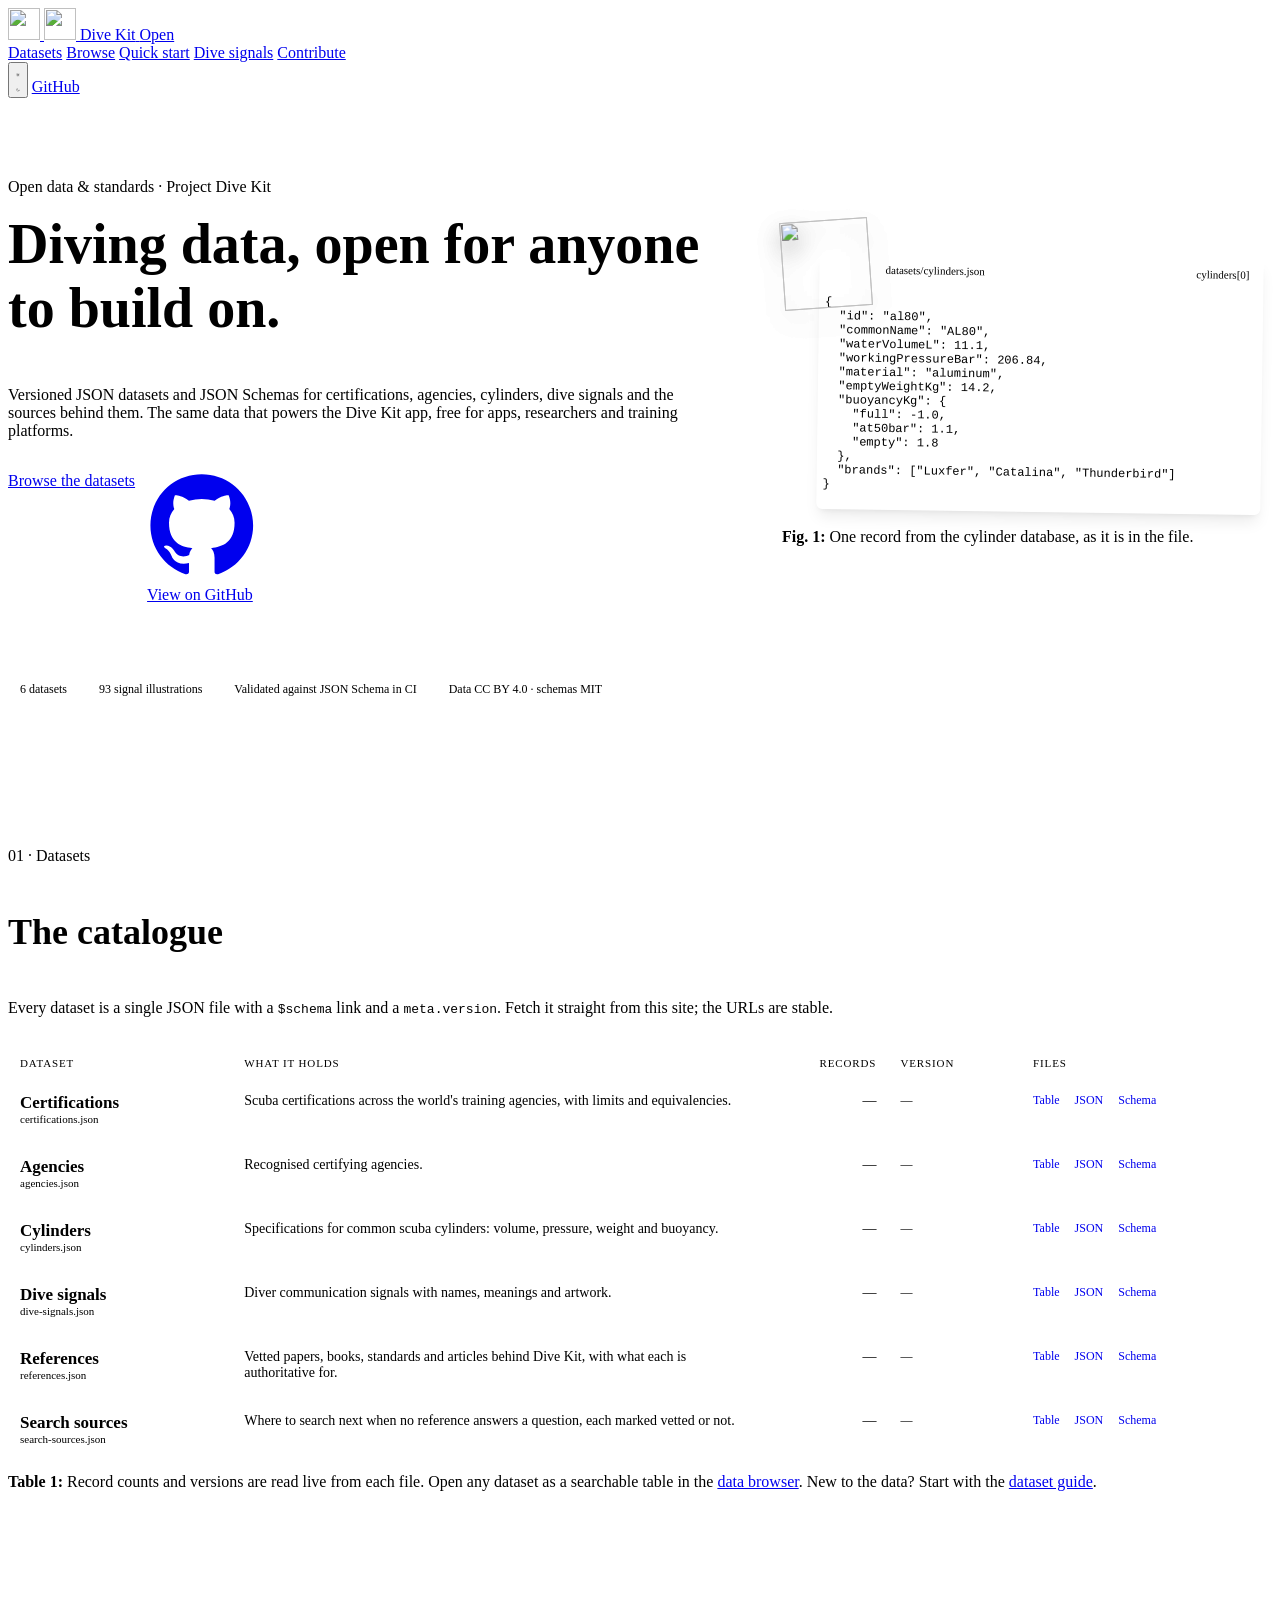
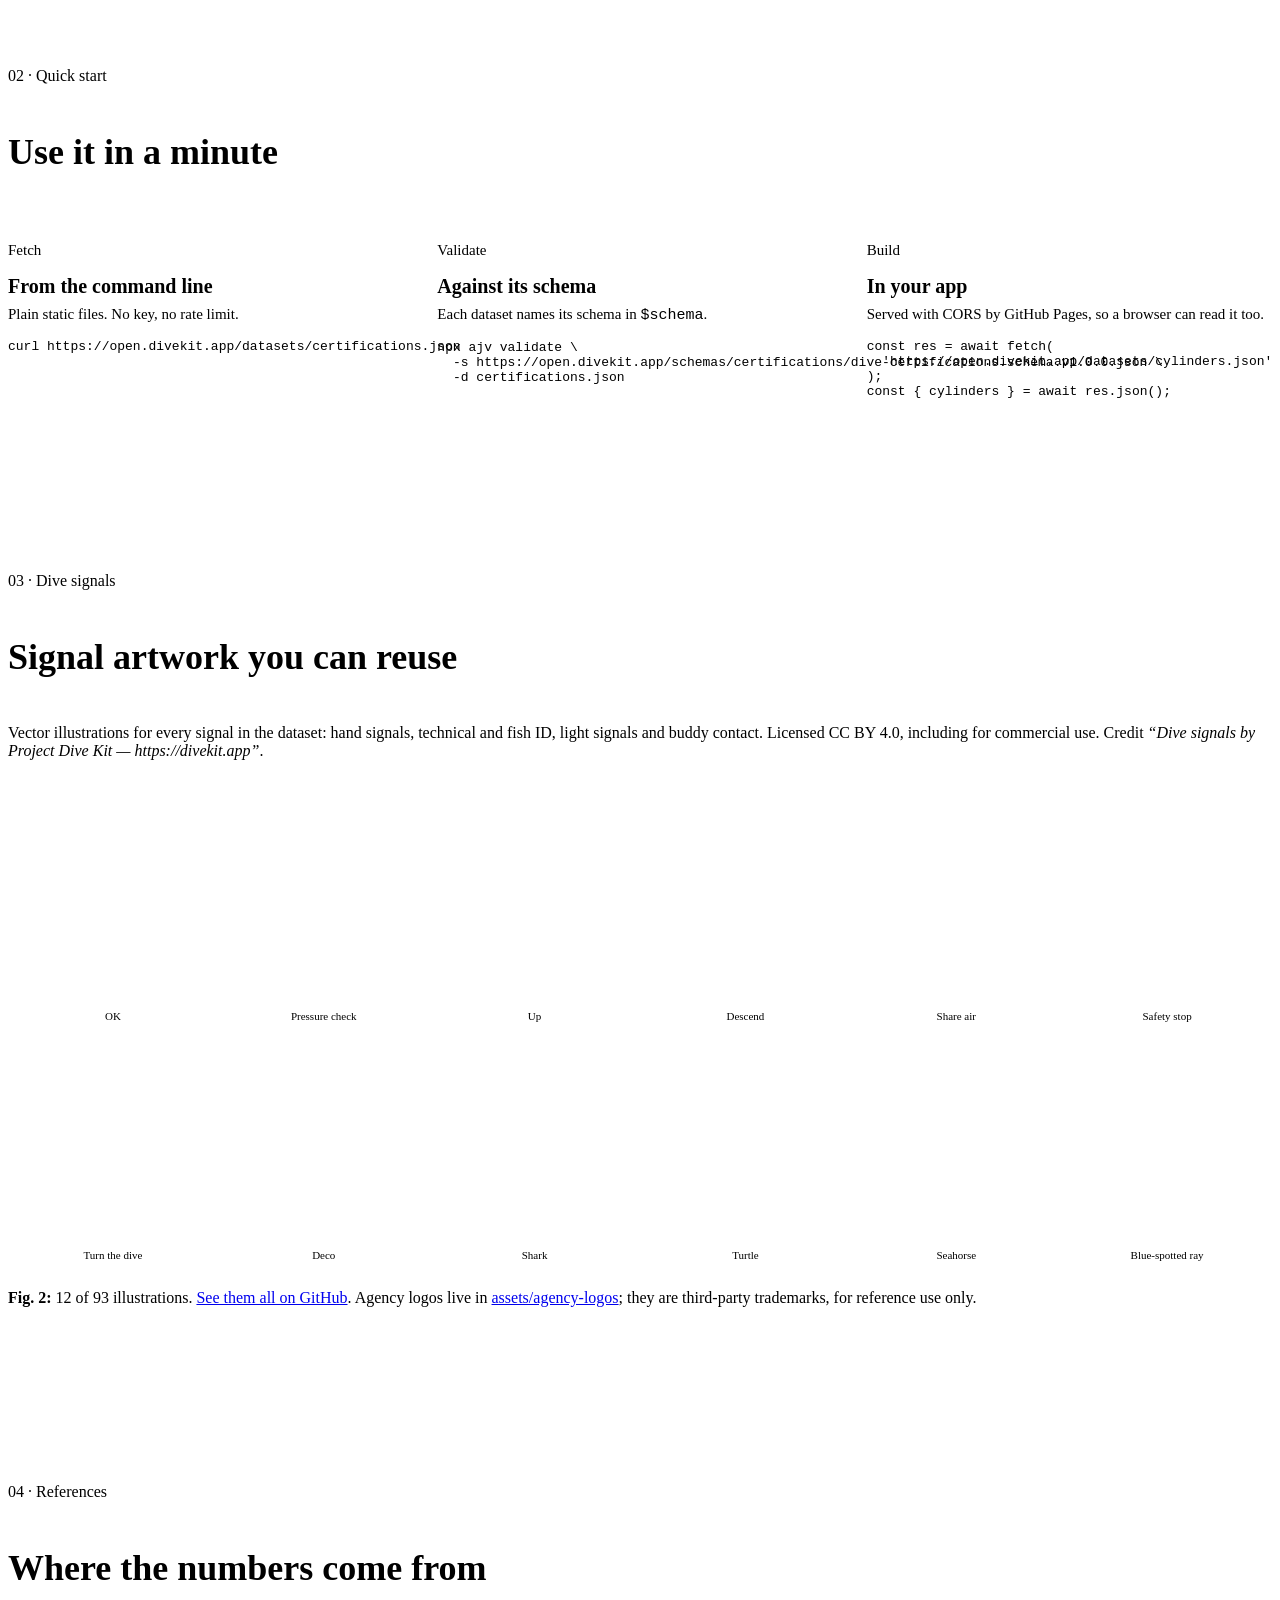
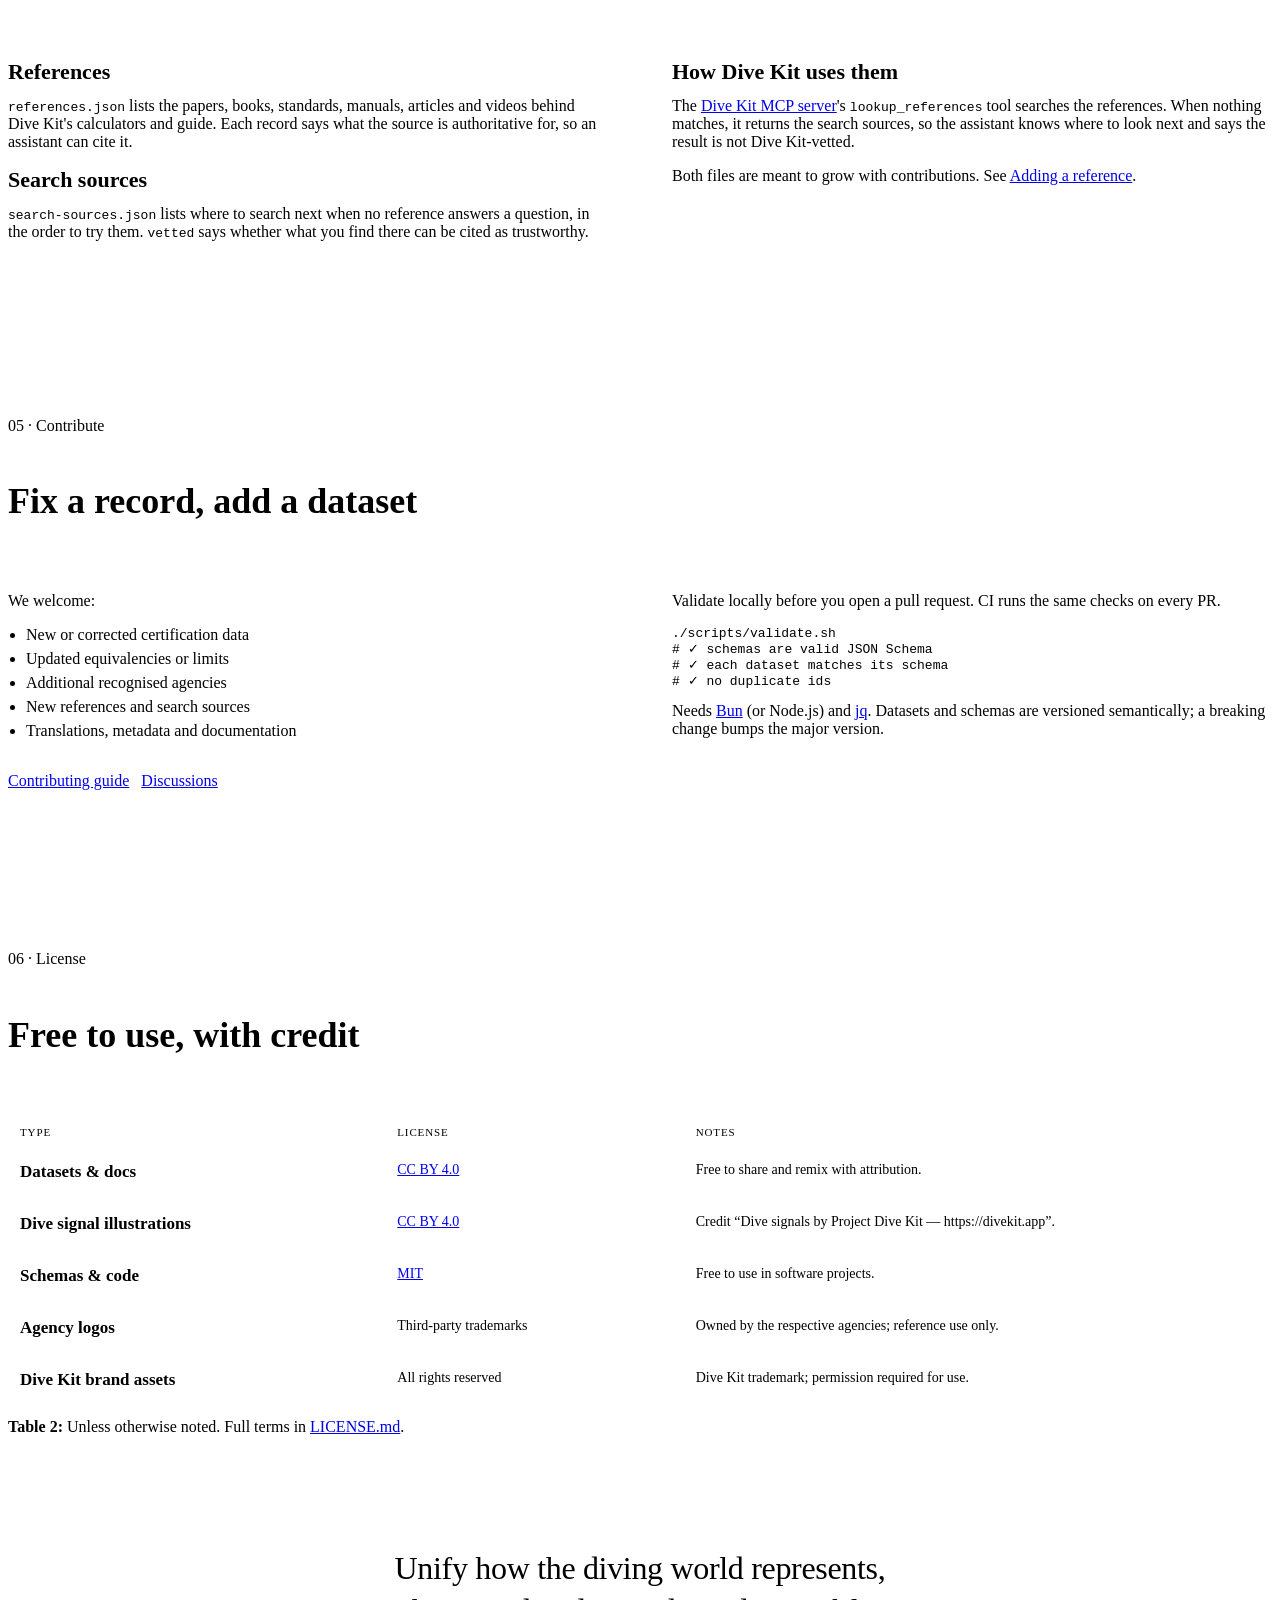
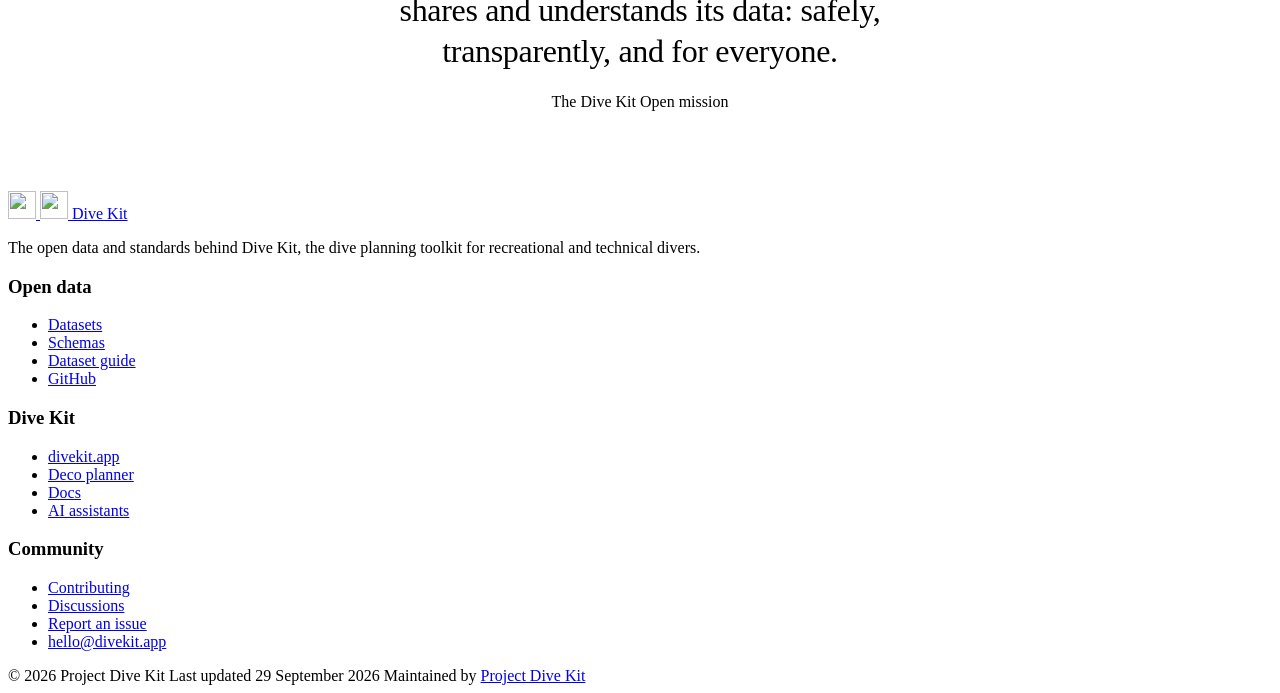
==== index.html @ a99c088c "chore: point remaining lazuli-global links at the majani-plus GitHub org The GitHub org was renamed " ====
<!doctype html>
<html lang="en">
  <head>
    <meta charset="UTF-8" />
    <meta name="viewport" content="width=device-width, initial-scale=1.0" />
    <title>Dive Kit Open: open diving data and schemas</title>
    <meta
      name="description"
      content="Open, versioned JSON datasets and JSON Schemas for the diving community: certifications, agencies, cylinders, dive signals, references and search sources." />
    <meta name="theme-color" content="#fbfaf7" />
    <link rel="canonical" href="https://open.divekit.app/" />

    <link rel="icon" type="image/png" href="/assets/divekit/favicon.png" media="(prefers-color-scheme: light)" />
    <link rel="icon" type="image/png" href="/assets/divekit/favicon-dark.png" media="(prefers-color-scheme: dark)" />
    <link rel="apple-touch-icon" href="/assets/divekit/apple-touch-icon.png" />

    <meta property="og:title" content="Dive Kit Open: open diving data and schemas" />
    <meta property="og:description" content="Open data, schemas and public standards for the diving community." />
    <meta property="og:image" content="https://open.divekit.app/assets/divekit/logo-squircle-light.png" />
    <meta property="og:url" content="https://open.divekit.app/" />
    <meta property="og:type" content="website" />

    <!-- Apply the theme before first paint (site.js keeps it in sync afterwards) -->
    <script>
      (function () {
        var t = new URLSearchParams(location.search).get('theme');
        if (t === 'dark' || (t !== 'light' && matchMedia('(prefers-color-scheme: dark)').matches))
          document.documentElement.classList.add('dark');
      })();
    </script>
    <link rel="preload" href="/assets/fonts/InterVariable-latin.woff2" as="font" type="font/woff2" crossorigin />
    <link rel="preload" href="/assets/fonts/SourceSerif4Variable-latin.woff2" as="font" type="font/woff2" crossorigin />
    <link rel="stylesheet" href="/assets/site.css" />
    <style>
      section {
        padding: 3.5rem 0;
      }
      @media (min-width: 640px) {
        section {
          padding: 5rem 0;
        }
      }
      section + section {
        border-top: 1px solid var(--rule);
      }
      .section-head {
        display: grid;
        gap: 1rem;
        margin-bottom: 2.5rem;
      }
      .section-head h2 {
        font-size: 1.875rem;
      }
      @media (min-width: 640px) {
        .section-head h2 {
          font-size: 2.25rem;
        }
      }
      .section-head p {
        margin: 0;
      }

      .masthead-grid > *,
      .steps > *,
      .split > * {
        min-width: 0;
      }

      /* Masthead */
      .masthead {
        padding: 2.5rem 0 3rem;
      }
      @media (min-width: 640px) {
        .masthead {
          padding: 4rem 0 4rem;
        }
      }
      .masthead-grid {
        display: grid;
        gap: 3rem;
        align-items: center;
      }
      @media (min-width: 1024px) {
        .masthead-grid {
          grid-template-columns: 7fr 5fr;
          gap: 4rem;
        }
      }
      .masthead h1 {
        margin-top: 1rem;
        font-size: 2.5rem;
      }
      @media (min-width: 640px) {
        .masthead h1 {
          font-size: 3.25rem;
        }
      }
      @media (min-width: 1024px) {
        .masthead h1 {
          font-size: 3.5rem;
        }
      }
      .masthead .lead {
        margin: 1.5rem 0 0;
      }
      .actions {
        display: flex;
        flex-wrap: wrap;
        gap: 0.75rem;
        margin-top: 2rem;
      }

      .fig {
        margin: 0;
        max-width: 30rem;
        justify-self: center;
        width: 100%;
      }
      .fig-stage {
        position: relative;
        padding: 2.25rem 0 0 2.25rem;
      }
      .plate {
        border: 1px solid var(--rule);
        background: var(--paper-raised);
        border-radius: 6px;
        padding: 0.375rem;
        box-shadow: 0 10px 15px -3px rgb(0 0 0 / 0.08), 0 4px 6px -4px rgb(0 0 0 / 0.08);
        transform: rotate(0.8deg);
      }
      .plate pre {
        border: 0;
        background: var(--paper-tint);
        border-radius: 3px;
        font-size: 0.75rem;
      }
      .plate .file {
        display: flex;
        justify-content: space-between;
        padding: 0.25rem 0.5rem 0.5rem 3.75rem;
        font-family: var(--mono);
        font-size: 0.6875rem;
        color: var(--ink-muted);
      }
      pre .p {
        color: var(--ink-secondary);
      }
      pre .n {
        color: var(--accent);
      }
      .fig-icon {
        position: absolute;
        top: 0;
        left: 0;
        width: 5.5rem;
        height: 5.5rem;
        z-index: 1;
        transform: rotate(-4deg);
        filter: drop-shadow(0 10px 12px rgb(0 0 0 / 0.18));
      }
      .fig .figure-caption {
        margin-top: 1rem;
      }

      .chips {
        list-style: none;
        display: flex;
        flex-wrap: wrap;
        gap: 0.5rem;
        margin: 3rem 0 0;
        padding: 1.5rem 0 0;
        border-top: 1px solid var(--rule);
      }
      .chips a,
      .chips span {
        display: inline-block;
        border: 1px solid var(--rule);
        background: var(--paper-raised);
        border-radius: 3px;
        padding: 0.375rem 0.75rem;
        font-family: var(--mono);
        font-size: 0.75rem;
        color: var(--ink-secondary);
        text-decoration: none;
        transition: border-color 0.2s, color 0.2s;
      }
      .chips a:hover {
        border-color: var(--accent);
        color: var(--accent);
      }

      /* Dataset catalogue */
      .table-scroll {
        overflow-x: auto;
      }
      .data-table {
        width: 100%;
        min-width: 44rem;
        border-collapse: collapse;
        font-size: 0.875rem;
      }
      .data-table th {
        font-family: var(--mono);
        font-size: 0.6875rem;
        font-weight: 500;
        letter-spacing: 0.08em;
        text-transform: uppercase;
        text-align: left;
        color: var(--ink-muted);
        padding: 0 0.75rem 0.5rem;
        border-bottom: 1px solid var(--rule-strong);
      }
      .data-table td {
        padding: 1rem 0.75rem;
        border-bottom: 1px solid var(--rule);
        vertical-align: top;
      }
      .data-table .num {
        font-family: var(--mono);
        font-variant-numeric: tabular-nums;
        text-align: right;
        white-space: nowrap;
      }
      .data-table td.name {
        font-family: var(--serif);
        font-size: 1.0625rem;
        font-weight: 600;
        white-space: nowrap;
      }
      .data-table td.name small {
        display: block;
        font-family: var(--mono);
        font-size: 0.6875rem;
        font-weight: 400;
        color: var(--ink-muted);
      }
      .data-table td.desc {
        color: var(--ink-secondary);
        max-width: 40ch;
      }
      .data-table td.ver {
        font-family: var(--mono);
        font-size: 0.75rem;
        color: var(--ink-muted);
        white-space: nowrap;
      }
      .data-table td.links {
        white-space: nowrap;
        font-family: var(--mono);
        font-size: 0.75rem;
      }
      .data-table td.links a {
        text-decoration: none;
      }
      .data-table td.links a + a {
        margin-left: 0.75rem;
      }
      .table-note {
        margin-top: 0.75rem;
      }

      /* Quick start */
      .steps {
        display: grid;
        gap: 1.5rem;
      }
      @media (min-width: 900px) {
        .steps {
          grid-template-columns: repeat(3, minmax(0, 1fr));
        }
      }
      .step h3 {
        font-family: var(--serif);
        font-size: 1.25rem;
        font-weight: 600;
        margin: 0.5rem 0 0.5rem;
      }
      .step p {
        margin: 0 0 1rem;
        font-size: 0.9375rem;
        color: var(--ink-secondary);
      }

      /* Signals gallery: masked SVGs take the ink colour in both themes */
      .signals {
        display: grid;
        grid-template-columns: repeat(2, minmax(0, 1fr));
        gap: 1px;
        background: var(--rule);
        border: 1px solid var(--rule);
        border-radius: 6px;
        overflow: hidden;
        list-style: none;
        margin: 0;
        padding: 0;
      }
      @media (min-width: 640px) {
        .signals {
          grid-template-columns: repeat(4, minmax(0, 1fr));
        }
      }
      @media (min-width: 1024px) {
        .signals {
          grid-template-columns: repeat(6, minmax(0, 1fr));
        }
      }
      .signals li {
        background: var(--paper-raised);
        padding: 1.25rem 1rem 1rem;
        display: flex;
        flex-direction: column;
        align-items: center;
        gap: 0.75rem;
      }
      .signals i {
        display: block;
        width: 100%;
        aspect-ratio: 1;
        background: var(--ink);
        -webkit-mask: var(--src) center / contain no-repeat;
        mask: var(--src) center / contain no-repeat;
      }
      .signals span {
        font-family: var(--mono);
        font-size: 0.6875rem;
        color: var(--ink-muted);
        text-align: center;
      }

      /* Two-up prose blocks */
      .split {
        display: grid;
        gap: 2.5rem;
      }
      @media (min-width: 900px) {
        .split {
          grid-template-columns: 1fr 1fr;
          gap: 4rem;
        }
      }
      .split h3 {
        font-family: var(--serif);
        font-size: 1.375rem;
        font-weight: 600;
        margin: 0 0 0.75rem;
      }
      .split p,
      .split li {
        color: var(--ink-secondary);
      }
      .split p {
        margin: 0 0 1rem;
      }
      .split ul {
        padding-left: 1.125rem;
        margin: 0 0 1rem;
      }
      .split li {
        margin-bottom: 0.375rem;
      }

      .pull {
        margin: 0;
        padding: 3rem 0 0;
        border-top: 1px solid var(--rule);
        text-align: center;
      }
      .pull blockquote {
        margin: 0 auto;
        max-width: 34ch;
        font-family: var(--serif);
        font-size: 1.625rem;
        line-height: 1.3;
        font-style: normal;
        letter-spacing: -0.01em;
      }
      @media (min-width: 640px) {
        .pull blockquote {
          font-size: 2rem;
        }
      }
      .pull figcaption {
        margin-top: 1.25rem;
      }
    </style>
  </head>
  <body>
    <header class="site-header">
      <div class="wrap bar">
        <a class="brand" href="/" aria-label="Dive Kit Open home">
          <img class="logo-light" src="/assets/divekit/logo-squircle-light.png" alt="" width="32" height="32" />
          <img class="logo-dark" src="/assets/divekit/logo-squircle-dark.png" alt="" width="32" height="32" />
          <span class="brand-name">Dive Kit</span>
          <span class="brand-tag">Open</span>
        </a>
        <nav class="nav" aria-label="Sections">
          <a href="#datasets">Datasets</a>
          <a href="/view.html">Browse</a>
          <a href="#quick-start">Quick start</a>
          <a href="#signals">Dive signals</a>
          <a href="#contribute">Contribute</a>
        </nav>
        <div class="header-actions">
          <button class="theme-switch" role="switch" aria-checked="false" aria-label="Toggle dark mode">
            <span class="thumb"></span>
            <svg class="sun" fill="none" viewBox="0 0 24 24" stroke="currentColor" stroke-width="1.5" aria-hidden="true">
              <path stroke-linecap="round" stroke-linejoin="round" d="M12 3v2.25m6.364.386l-1.591 1.591M21 12h-2.25m-.386 6.364l-1.591-1.591M12 18.75V21m-4.773-4.227l-1.591 1.591M5.25 12H3m4.227-4.773L5.636 5.636M15.75 12a3.75 3.75 0 11-7.5 0 3.75 3.75 0 017.5 0z" />
            </svg>
            <svg class="moon" fill="none" viewBox="0 0 24 24" stroke="currentColor" stroke-width="1.5" aria-hidden="true">
              <path stroke-linecap="round" stroke-linejoin="round" d="M21.752 15.002A9.718 9.718 0 0118 15.75c-5.385 0-9.75-4.365-9.75-9.75 0-1.33.266-2.597.748-3.752A9.753 9.753 0 003 11.25C3 16.635 7.365 21 12.75 21a9.753 9.753 0 009.002-5.998z" />
            </svg>
          </button>
          <a class="btn" href="https://github.com/majani-plus/divekit-open-data">GitHub</a>
        </div>
      </div>
    </header>

    <main>
      <section class="masthead">
        <div class="wrap">
          <div class="masthead-grid">
            <div>
              <p class="eyebrow">Open data &amp; standards · Project Dive Kit</p>
              <h1 class="display">Diving data, open for anyone to build on.</h1>
              <p class="lead">
                Versioned JSON datasets and JSON Schemas for certifications, agencies, cylinders, dive signals and the
                sources behind them. The same data that powers the Dive Kit app, free for apps, researchers and
                training platforms.
              </p>
              <div class="actions">
                <a class="btn" href="/view.html">Browse the datasets</a>
                <a class="btn ghost" href="https://github.com/majani-plus/divekit-open-data">
                  <svg viewBox="0 0 24 24" fill="currentColor" aria-hidden="true">
                    <path d="M12 .5C5.73.5.75 5.48.75 11.75c0 4.97 3.22 9.18 7.69 10.67.56.1.77-.24.77-.54v-1.9c-3.13.68-3.79-1.51-3.79-1.51-.51-1.3-1.25-1.65-1.25-1.65-1.02-.7.08-.69.08-.69 1.13.08 1.72 1.16 1.72 1.16 1 1.72 2.63 1.22 3.28.93.1-.73.39-1.22.71-1.5-2.5-.28-5.13-1.25-5.13-5.57 0-1.23.44-2.24 1.16-3.03-.12-.28-.5-1.43.11-2.99 0 0 .95-.3 3.1 1.16a10.7 10.7 0 0 1 5.64 0c2.15-1.46 3.1-1.16 3.1-1.16.61 1.56.23 2.71.11 2.99.72.79 1.16 1.8 1.16 3.03 0 4.33-2.64 5.28-5.15 5.56.4.35.76 1.03.76 2.08v3.09c0 .3.2.65.78.54 4.46-1.49 7.68-5.7 7.68-10.67C23.25 5.48 18.27.5 12 .5z" />
                  </svg>
                  View on GitHub
                </a>
              </div>
            </div>

            <figure class="fig">
              <div class="fig-stage">
                <img class="fig-icon logo-light" src="/assets/divekit/logo-squircle-light.png" alt="" width="88" height="88" />
                <img class="fig-icon logo-dark" src="/assets/divekit/logo-squircle-dark.png" alt="" width="88" height="88" />
                <div class="plate">
                  <div class="file"><span>datasets/cylinders.json</span><span>cylinders[0]</span></div>
<pre><span class="p">{</span>
  <span class="p">"id":</span> "al80",
  <span class="p">"commonName":</span> "AL80",
  <span class="p">"waterVolumeL":</span> <span class="n">11.1</span>,
  <span class="p">"workingPressureBar":</span> <span class="n">206.84</span>,
  <span class="p">"material":</span> "aluminum",
  <span class="p">"emptyWeightKg":</span> <span class="n">14.2</span>,
  <span class="p">"buoyancyKg":</span> <span class="p">{</span>
    <span class="p">"full":</span> <span class="n">-1.0</span>,
    <span class="p">"at50bar":</span> <span class="n">1.1</span>,
    <span class="p">"empty":</span> <span class="n">1.8</span>
  <span class="p">},</span>
  <span class="p">"brands":</span> ["Luxfer", "Catalina", "Thunderbird"]
<span class="p">}</span></pre>
                </div>
              </div>
              <figcaption class="figure-caption"><b>Fig. 1:</b> One record from the cylinder database, as it is in the file.</figcaption>
            </figure>
          </div>

          <ul class="chips">
            <li><a href="#datasets">6 datasets</a></li>
            <li><a href="#signals">93 signal illustrations</a></li>
            <li><a href="#contribute">Validated against JSON Schema in CI</a></li>
            <li><a href="#license">Data CC BY 4.0 · schemas MIT</a></li>
          </ul>
        </div>
      </section>

      <section id="datasets">
        <div class="wrap">
          <div class="section-head">
            <p class="eyebrow"><span class="num">01</span> · Datasets</p>
            <h2 class="display">The catalogue</h2>
            <p class="lead">
              Every dataset is a single JSON file with a <code>$schema</code> link and a <code>meta.version</code>. Fetch
              it straight from this site; the URLs are stable.
            </p>
          </div>

          <div class="table-scroll">
            <table class="data-table">
              <thead>
                <tr>
                  <th>Dataset</th>
                  <th>What it holds</th>
                  <th class="num">Records</th>
                  <th>Version</th>
                  <th>Files</th>
                </tr>
              </thead>
              <tbody>
                <tr data-file="certifications" data-key="certifications">
                  <td class="name">Certifications<small>certifications.json</small></td>
                  <td class="desc">Scuba certifications across the world's training agencies, with limits and equivalencies.</td>
                  <td class="num" data-count>—</td>
                  <td class="ver" data-version>—</td>
                  <td class="links">
                    <a href="/view.html?d=certifications">Table</a>
                    <a href="/datasets/certifications.json">JSON</a>
                    <a href="/schemas/certifications/dive-certifications.schema.v1.0.0.json">Schema</a>
                  </td>
                </tr>
                <tr data-file="agencies" data-key="agencies">
                  <td class="name">Agencies<small>agencies.json</small></td>
                  <td class="desc">Recognised certifying agencies.</td>
                  <td class="num" data-count>—</td>
                  <td class="ver" data-version>—</td>
                  <td class="links">
                    <a href="/view.html?d=agencies">Table</a>
                    <a href="/datasets/agencies.json">JSON</a>
                    <a href="/schemas/agencies/agencies.schema.v1.0.0.json">Schema</a>
                  </td>
                </tr>
                <tr data-file="cylinders" data-key="cylinders">
                  <td class="name">Cylinders<small>cylinders.json</small></td>
                  <td class="desc">Specifications for common scuba cylinders: volume, pressure, weight and buoyancy.</td>
                  <td class="num" data-count>—</td>
                  <td class="ver" data-version>—</td>
                  <td class="links">
                    <a href="/view.html?d=cylinders">Table</a>
                    <a href="/datasets/cylinders.json">JSON</a>
                    <a href="/schemas/cylinders/cylinders.schema.v1.0.0.json">Schema</a>
                  </td>
                </tr>
                <tr data-file="dive-signals" data-key="signals">
                  <td class="name">Dive signals<small>dive-signals.json</small></td>
                  <td class="desc">Diver communication signals with names, meanings and artwork.</td>
                  <td class="num" data-count>—</td>
                  <td class="ver" data-version>—</td>
                  <td class="links">
                    <a href="/view.html?d=dive-signals">Table</a>
                    <a href="/datasets/dive-signals.json">JSON</a>
                    <a href="/schemas/dive-signals/dive-signals.schema.v1.0.0.json">Schema</a>
                  </td>
                </tr>
                <tr data-file="references" data-key="references">
                  <td class="name">References<small>references.json</small></td>
                  <td class="desc">Vetted papers, books, standards and articles behind Dive Kit, with what each is authoritative for.</td>
                  <td class="num" data-count>—</td>
                  <td class="ver" data-version>—</td>
                  <td class="links">
                    <a href="/view.html?d=references">Table</a>
                    <a href="/datasets/references.json">JSON</a>
                    <a href="/schemas/references/references.schema.v1.1.0.json">Schema</a>
                  </td>
                </tr>
                <tr data-file="search-sources" data-key="sources">
                  <td class="name">Search sources<small>search-sources.json</small></td>
                  <td class="desc">Where to search next when no reference answers a question, each marked vetted or not.</td>
                  <td class="num" data-count>—</td>
                  <td class="ver" data-version>—</td>
                  <td class="links">
                    <a href="/view.html?d=search-sources">Table</a>
                    <a href="/datasets/search-sources.json">JSON</a>
                    <a href="/schemas/search-sources/search-sources.schema.v1.0.0.json">Schema</a>
                  </td>
                </tr>
              </tbody>
            </table>
          </div>
          <p class="figure-caption table-note">
            <b>Table 1:</b> Record counts and versions are read live from each file. Open any dataset as a
            searchable table in the <a href="/view.html">data browser</a>. New to the data? Start with the
            <a href="https://github.com/majani-plus/divekit-open-data/blob/main/docs/DATASETS.md">dataset guide</a>.
          </p>
        </div>
      </section>

      <section id="quick-start">
        <div class="wrap">
          <div class="section-head">
            <p class="eyebrow"><span class="num">02</span> · Quick start</p>
            <h2 class="display">Use it in a minute</h2>
          </div>
          <div class="steps">
            <div class="step">
              <p class="eyebrow">Fetch</p>
              <h3>From the command line</h3>
              <p>Plain static files. No key, no rate limit.</p>
<pre><span class="k">curl</span> https://open.divekit.app/datasets/certifications.json</pre>
            </div>
            <div class="step">
              <p class="eyebrow">Validate</p>
              <h3>Against its schema</h3>
              <p>Each dataset names its schema in <code>$schema</code>.</p>
<pre><span class="k">npx</span> ajv validate \
  -s https://open.divekit.app/schemas/certifications/dive-certifications.schema.v1.0.0.json \
  -d certifications.json</pre>
            </div>
            <div class="step">
              <p class="eyebrow">Build</p>
              <h3>In your app</h3>
              <p>Served with CORS by GitHub Pages, so a browser can read it too.</p>
<pre><span class="k">const</span> res = <span class="k">await</span> fetch(
  <span class="p">'https://open.divekit.app/datasets/cylinders.json'</span>
);
<span class="k">const</span> { cylinders } = <span class="k">await</span> res.json();</pre>
            </div>
          </div>
        </div>
      </section>

      <section id="signals">
        <div class="wrap">
          <div class="section-head">
            <p class="eyebrow"><span class="num">03</span> · Dive signals</p>
            <h2 class="display">Signal artwork you can reuse</h2>
            <p class="lead">
              Vector illustrations for every signal in the dataset: hand signals, technical and fish ID, light signals
              and buddy contact. Licensed CC BY 4.0, including for commercial use. Credit
              <em>“Dive signals by Project Dive Kit — https://divekit.app”</em>.
            </p>
          </div>
          <ul class="signals">
            <li><i style="--src: url(/assets/dive-signals/hand/core/ok.svg)"></i><span>OK</span></li>
            <li><i style="--src: url(/assets/dive-signals/hand/core/pressure-check.svg)"></i><span>Pressure check</span></li>
            <li><i style="--src: url(/assets/dive-signals/hand/core/up.svg)"></i><span>Up</span></li>
            <li><i style="--src: url(/assets/dive-signals/hand/core/descend-go-down.svg)"></i><span>Descend</span></li>
            <li><i style="--src: url(/assets/dive-signals/hand/core/share-air.svg)"></i><span>Share air</span></li>
            <li><i style="--src: url(/assets/dive-signals/hand/core/safety-stop.svg)"></i><span>Safety stop</span></li>
            <li><i style="--src: url(/assets/dive-signals/hand/core/turn-around.svg)"></i><span>Turn the dive</span></li>
            <li><i style="--src: url(/assets/dive-signals/hand/technical/deco.svg)"></i><span>Deco</span></li>
            <li><i style="--src: url(/assets/dive-signals/hand/fish-id/shark.svg)"></i><span>Shark</span></li>
            <li><i style="--src: url(/assets/dive-signals/hand/fish-id/turtle.svg)"></i><span>Turtle</span></li>
            <li><i style="--src: url(/assets/dive-signals/hand/fish-id/seahorse.svg)"></i><span>Seahorse</span></li>
            <li><i style="--src: url(/assets/dive-signals/hand/fish-id/blue-spotted-ray.svg)"></i><span>Blue-spotted ray</span></li>
          </ul>
          <p class="figure-caption table-note">
            <b>Fig. 2:</b> 12 of 93 illustrations.
            <a href="https://github.com/majani-plus/divekit-open-data/tree/main/assets/dive-signals">See them all on GitHub</a>.
            Agency logos live in
            <a href="https://github.com/majani-plus/divekit-open-data/tree/main/assets/agency-logos">assets/agency-logos</a>;
            they are third-party trademarks, for reference use only.
          </p>
        </div>
      </section>

      <section id="references">
        <div class="wrap">
          <div class="section-head">
            <p class="eyebrow"><span class="num">04</span> · References</p>
            <h2 class="display">Where the numbers come from</h2>
          </div>
          <div class="split">
            <div>
              <h3>References</h3>
              <p>
                <code>references.json</code> lists the papers, books, standards, manuals, articles and videos behind Dive
                Kit's calculators and guide. Each record says what the source is authoritative for, so an assistant can
                cite it.
              </p>
              <h3>Search sources</h3>
              <p>
                <code>search-sources.json</code> lists where to search next when no reference answers a question, in the
                order to try them. <code>vetted</code> says whether what you find there can be cited as trustworthy.
              </p>
            </div>
            <div>
              <h3>How Dive Kit uses them</h3>
              <p>
                The <a href="https://divekit.app/ai">Dive Kit MCP server</a>'s <code>lookup_references</code> tool searches
                the references. When nothing matches, it returns the search sources, so the assistant knows where to look
                next and says the result is not Dive Kit-vetted.
              </p>
              <p>
                Both files are meant to grow with contributions. See
                <a href="https://github.com/majani-plus/divekit-open-data/blob/main/CONTRIBUTING.md#-adding-a-reference">Adding a reference</a>.
              </p>
            </div>
          </div>
        </div>
      </section>

      <section id="contribute">
        <div class="wrap">
          <div class="section-head">
            <p class="eyebrow"><span class="num">05</span> · Contribute</p>
            <h2 class="display">Fix a record, add a dataset</h2>
          </div>
          <div class="split">
            <div>
              <p>We welcome:</p>
              <ul>
                <li>New or corrected certification data</li>
                <li>Updated equivalencies or limits</li>
                <li>Additional recognised agencies</li>
                <li>New references and search sources</li>
                <li>Translations, metadata and documentation</li>
              </ul>
              <div class="actions">
                <a class="btn" href="https://github.com/majani-plus/divekit-open-data/blob/main/CONTRIBUTING.md">Contributing guide</a>
                <a class="btn ghost" href="https://github.com/majani-plus/divekit-open-data/discussions">Discussions</a>
              </div>
            </div>
            <div>
              <p>Validate locally before you open a pull request. CI runs the same checks on every PR.</p>
<pre><span class="k">./scripts/validate.sh</span>
<span class="c"># ✓ schemas are valid JSON Schema
# ✓ each dataset matches its schema
# ✓ no duplicate ids</span></pre>
              <p class="figure-caption table-note">
                Needs <a href="https://bun.sh">Bun</a> (or Node.js) and <a href="https://jqlang.github.io/jq/">jq</a>.
                Datasets and schemas are versioned semantically; a breaking change bumps the major version.
              </p>
            </div>
          </div>
        </div>
      </section>

      <section id="license">
        <div class="wrap">
          <div class="section-head">
            <p class="eyebrow"><span class="num">06</span> · License</p>
            <h2 class="display">Free to use, with credit</h2>
          </div>
          <div class="table-scroll">
            <table class="data-table">
              <thead>
                <tr>
                  <th>Type</th>
                  <th>License</th>
                  <th>Notes</th>
                </tr>
              </thead>
              <tbody>
                <tr>
                  <td class="name">Datasets &amp; docs</td>
                  <td><a href="https://creativecommons.org/licenses/by/4.0/">CC BY 4.0</a></td>
                  <td class="desc">Free to share and remix with attribution.</td>
                </tr>
                <tr>
                  <td class="name">Dive signal illustrations</td>
                  <td><a href="https://creativecommons.org/licenses/by/4.0/">CC BY 4.0</a></td>
                  <td class="desc">Credit “Dive signals by Project Dive Kit — https://divekit.app”.</td>
                </tr>
                <tr>
                  <td class="name">Schemas &amp; code</td>
                  <td><a href="https://opensource.org/licenses/MIT">MIT</a></td>
                  <td class="desc">Free to use in software projects.</td>
                </tr>
                <tr>
                  <td class="name">Agency logos</td>
                  <td>Third-party trademarks</td>
                  <td class="desc">Owned by the respective agencies; reference use only.</td>
                </tr>
                <tr>
                  <td class="name">Dive Kit brand assets</td>
                  <td>All rights reserved</td>
                  <td class="desc">Dive Kit trademark; permission required for use.</td>
                </tr>
              </tbody>
            </table>
          </div>
          <p class="figure-caption table-note">
            <b>Table 2:</b> Unless otherwise noted. Full terms in
            <a href="https://github.com/majani-plus/divekit-open-data/blob/main/LICENSE.md">LICENSE.md</a>.
          </p>

          <figure class="pull" style="margin-top: 4rem">
            <blockquote>
              Unify how the diving world represents, shares and understands its data: safely, transparently, and for
              everyone.
            </blockquote>
            <figcaption class="eyebrow">The Dive Kit Open mission</figcaption>
          </figure>
        </div>
      </section>
    </main>

    <footer class="site-footer">
      <div class="wrap">
        <div class="footer-grid">
          <div>
            <a class="brand" href="https://divekit.app">
              <img class="logo-light" src="/assets/divekit/logo-squircle-light.png" alt="" width="28" height="28" />
              <img class="logo-dark" src="/assets/divekit/logo-squircle-dark.png" alt="" width="28" height="28" />
              <span class="brand-name">Dive Kit</span>
            </a>
            <p>The open data and standards behind Dive Kit, the dive planning toolkit for recreational and technical divers.</p>
          </div>
          <div>
            <h3 class="eyebrow">Open data</h3>
            <ul>
              <li><a href="#datasets">Datasets</a></li>
              <li><a href="https://github.com/majani-plus/divekit-open-data/tree/main/schemas">Schemas</a></li>
              <li><a href="https://github.com/majani-plus/divekit-open-data/blob/main/docs/DATASETS.md">Dataset guide</a></li>
              <li><a href="https://github.com/majani-plus/divekit-open-data">GitHub</a></li>
            </ul>
          </div>
          <div>
            <h3 class="eyebrow">Dive Kit</h3>
            <ul>
              <li><a href="https://divekit.app">divekit.app</a></li>
              <li><a href="https://divekit.app/deco-planner">Deco planner</a></li>
              <li><a href="https://divekit.app/docs">Docs</a></li>
              <li><a href="https://divekit.app/ai">AI assistants</a></li>
            </ul>
          </div>
          <div>
            <h3 class="eyebrow">Community</h3>
            <ul>
              <li><a href="https://github.com/majani-plus/divekit-open-data/blob/main/CONTRIBUTING.md">Contributing</a></li>
              <li><a href="https://github.com/majani-plus/divekit-open-data/discussions">Discussions</a></li>
              <li><a href="https://github.com/majani-plus/divekit-open-data/issues">Report an issue</a></li>
              <li><a href="mailto:hello@divekit.app">hello@divekit.app</a></li>
            </ul>
          </div>
        </div>
        <div class="footer-bottom">
          <span>&copy; <span data-year>2026</span> Project Dive Kit</span>
          <span>Last updated <time data-updated datetime="2026-09-29">29 September 2026</time></span>
          <span>Maintained by <a href="https://github.com/majani-plus">Project Dive Kit</a></span>
        </div>
      </div>
    </footer>

    <script src="/assets/site.js"></script>
    <script>
      document.querySelector('[data-year]').textContent = new Date().getFullYear();
      // Fill record counts and versions from the live files; the table reads fine without them.
      // The same fetches give "Last updated": the newest meta.generated_at (the baked date is the no-JS fallback).
      const updated = document.querySelector('[data-updated]');
      document.querySelectorAll('tr[data-file]').forEach(async (row) => {
        try {
          const data = await (await fetch(`/datasets/${row.dataset.file}.json`)).json();
          row.querySelector('[data-count]').textContent = data[row.dataset.key].length.toLocaleString('en');
          row.querySelector('[data-version]').textContent = data.meta.version;
          const day = String(data.meta.generated_at).slice(0, 10);
          if (updated && day > updated.dateTime) {
            updated.dateTime = day;
            updated.textContent = new Date(`${day}T00:00:00Z`).toLocaleDateString('en-GB', { day: 'numeric', month: 'long', year: 'numeric', timeZone: 'UTC' });
          }
        } catch {}
      });
    </script>
  </body>
</html>
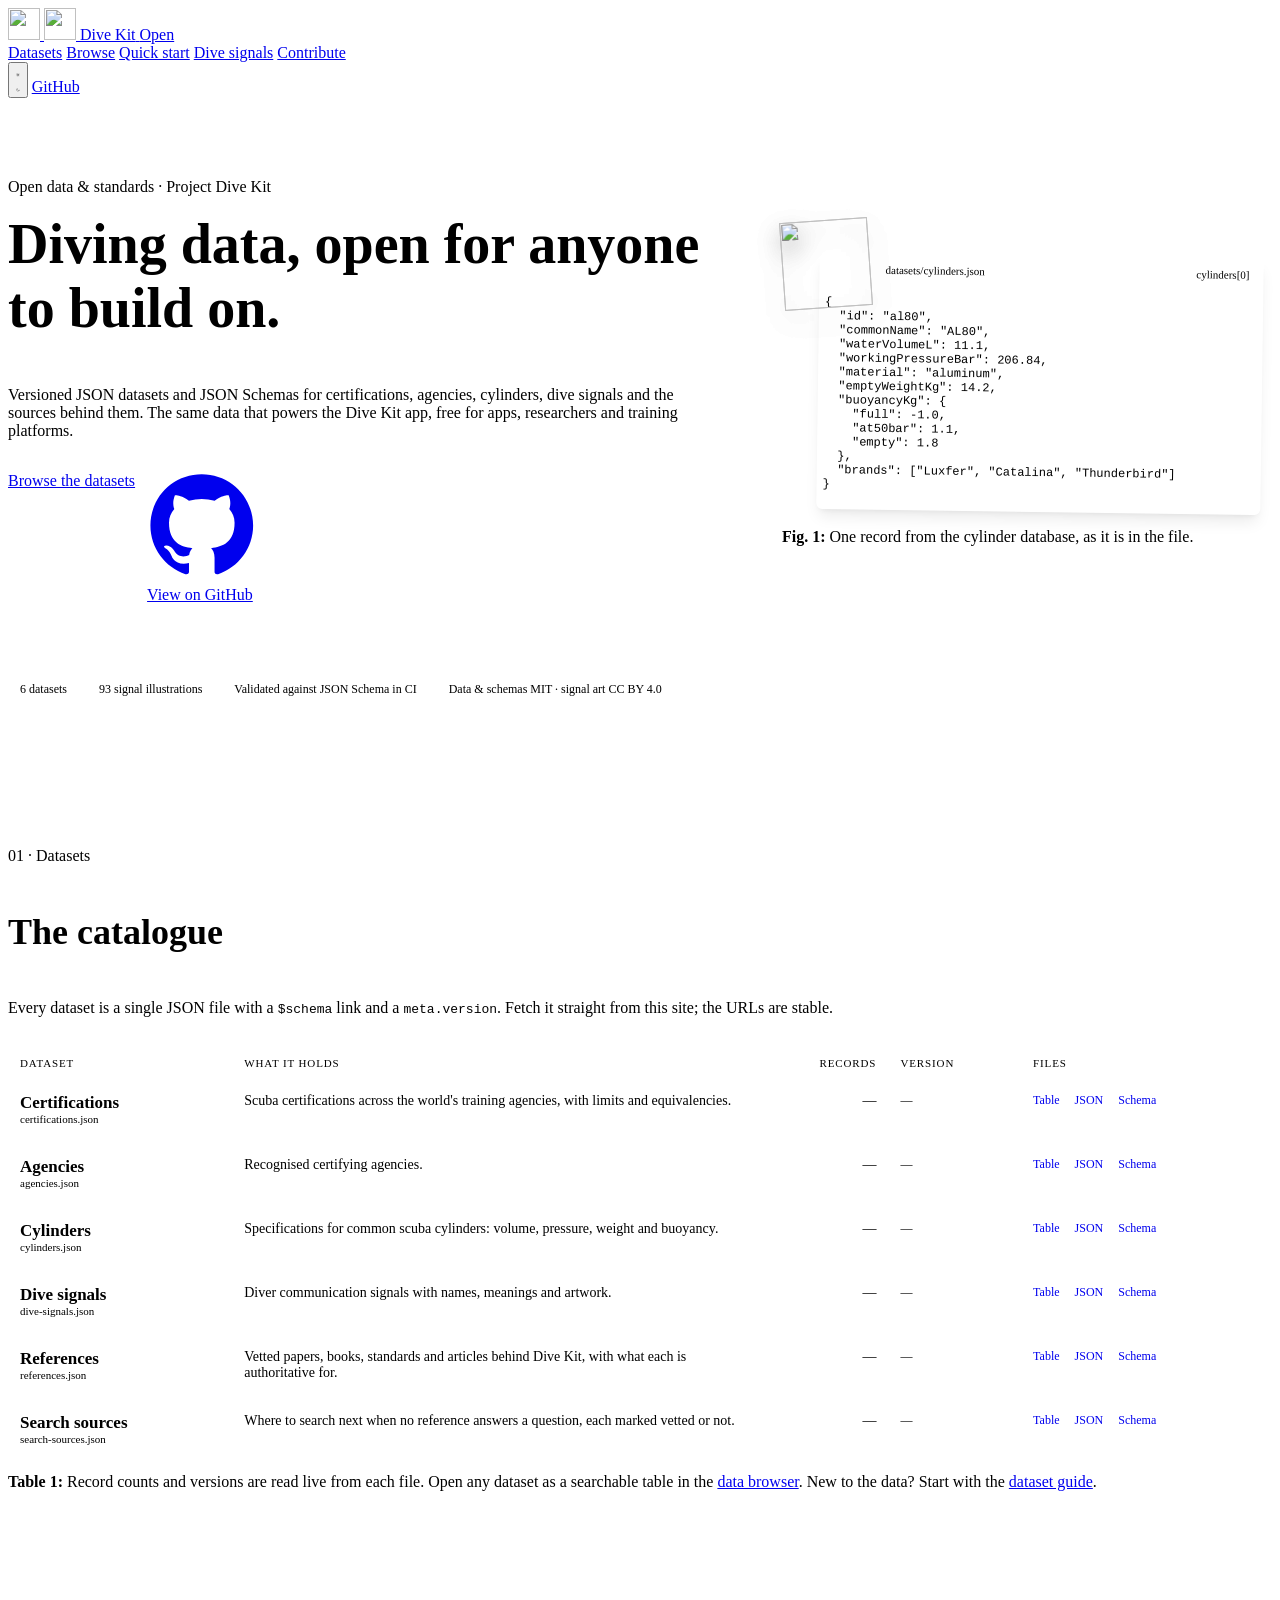
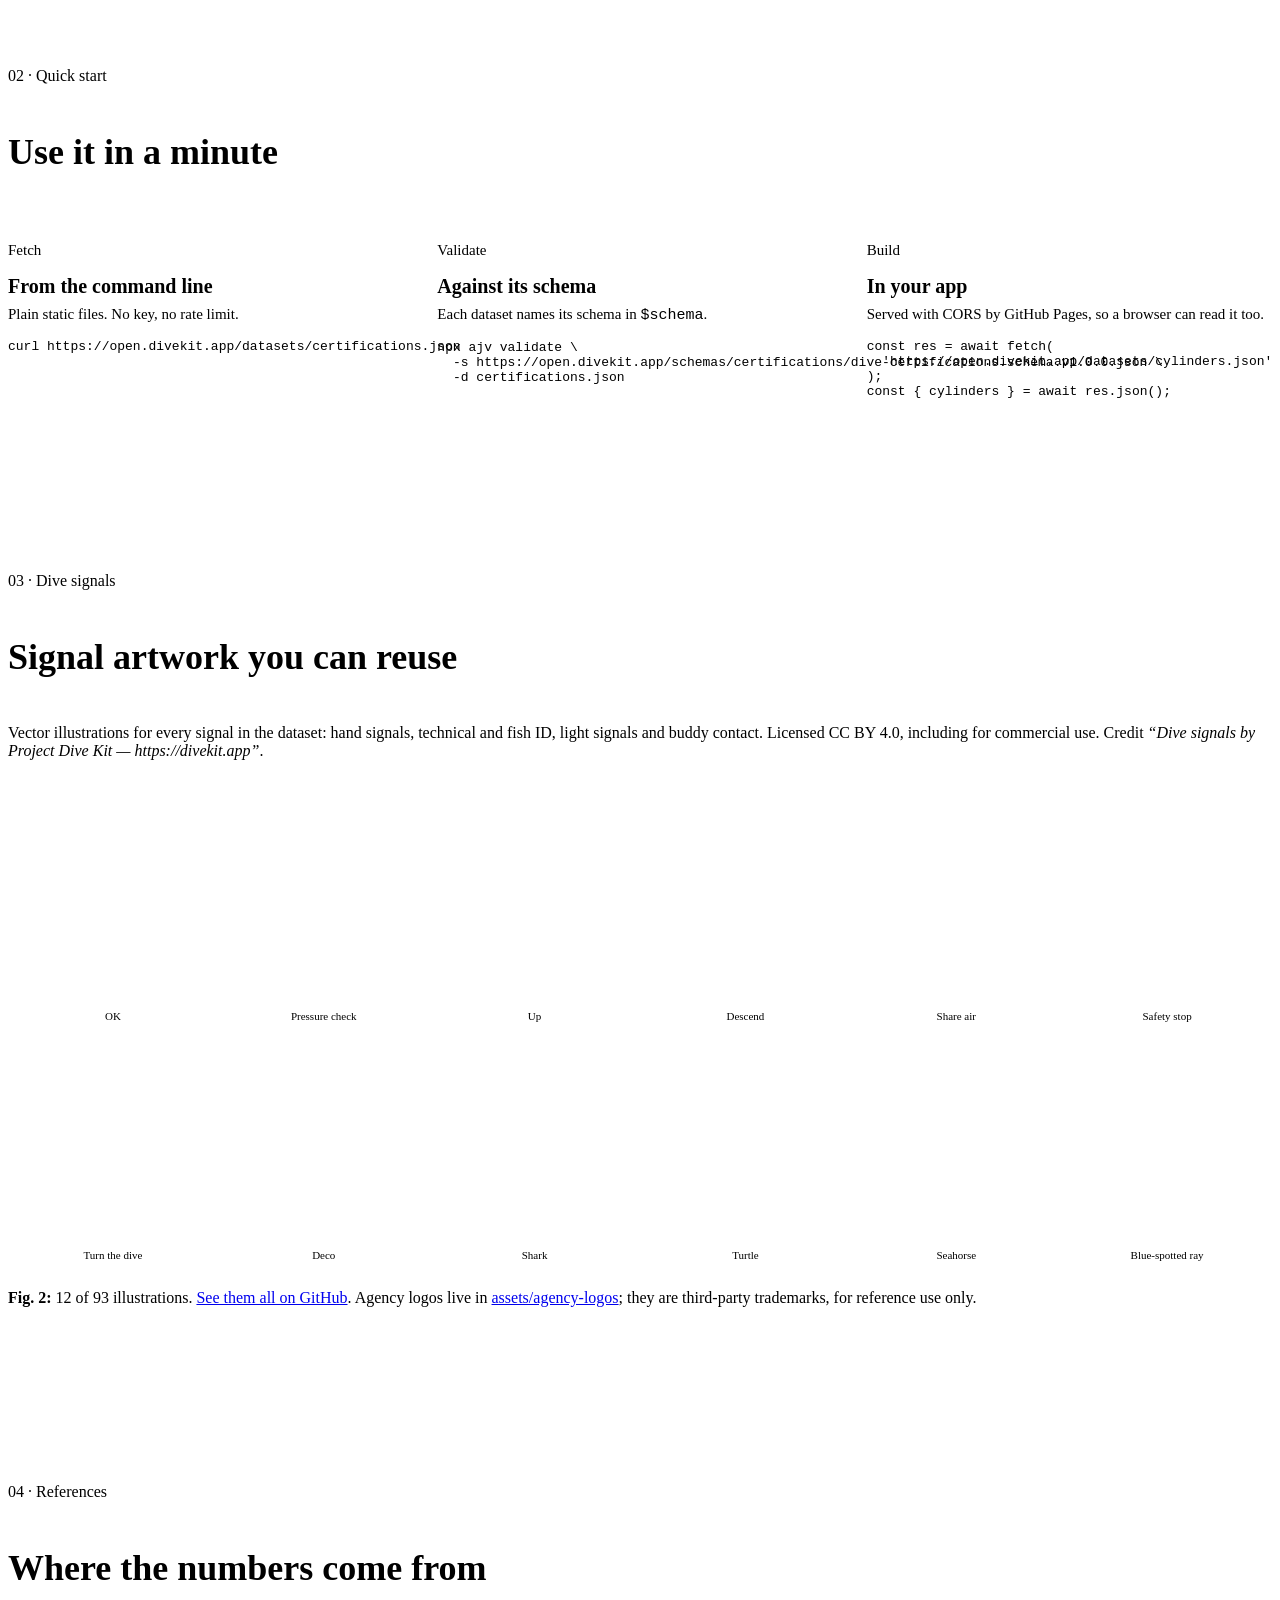
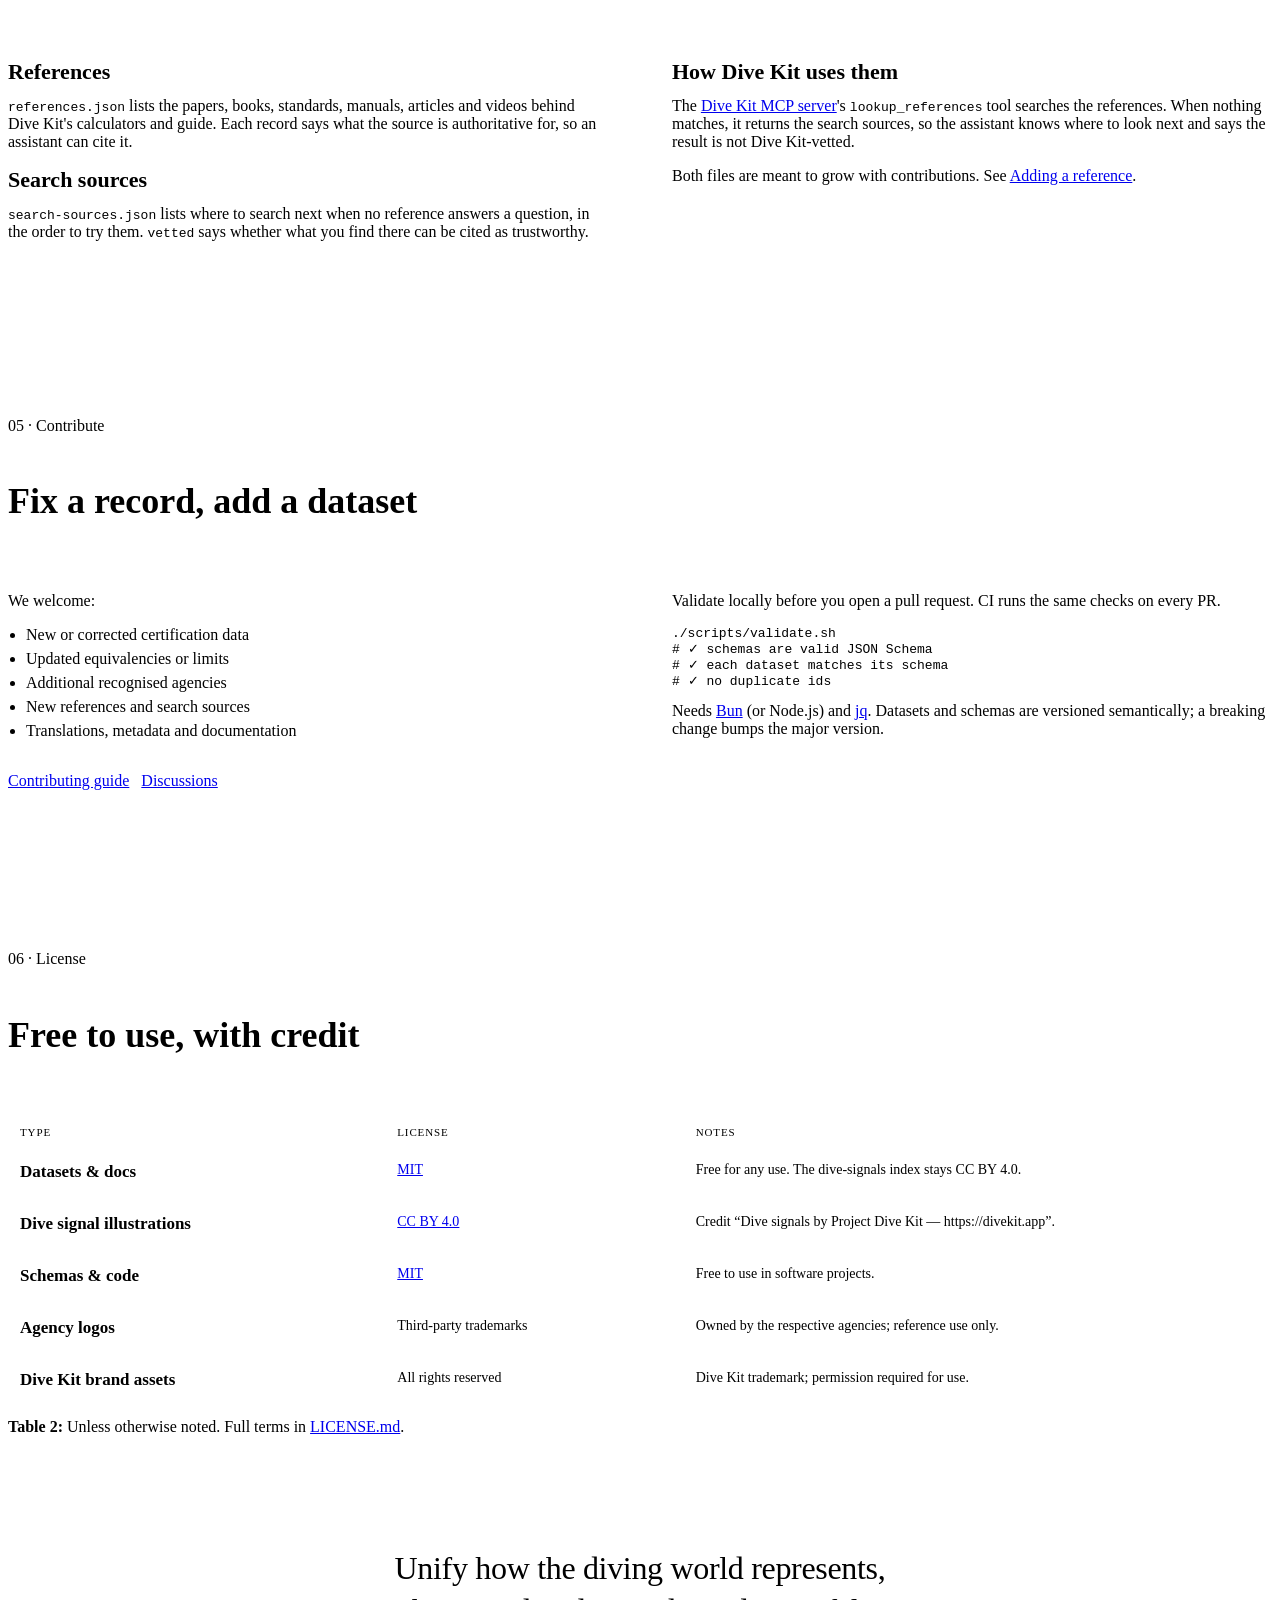
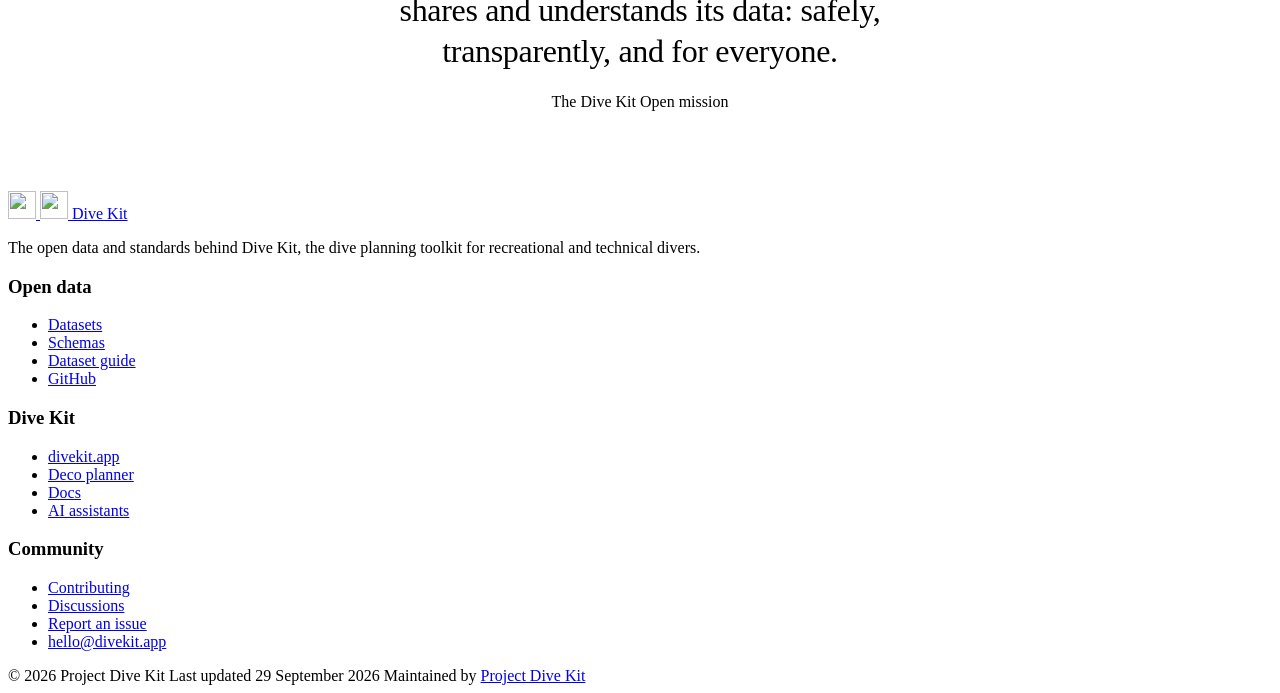
==== commit 4cd38ecb: "license: relicense datasets and docs from CC BY 4.0 to MIT (dive signals stay CC BY 4.0)" ====
--- a/index.html
+++ b/index.html
@@ -468,7 +468,7 @@
             <li><a href="#datasets">6 datasets</a></li>
             <li><a href="#signals">93 signal illustrations</a></li>
             <li><a href="#contribute">Validated against JSON Schema in CI</a></li>
-            <li><a href="#license">Data CC BY 4.0 · schemas MIT</a></li>
+            <li><a href="#license">Data &amp; schemas MIT · signal art CC BY 4.0</a></li>
           </ul>
         </div>
       </section>
@@ -732,8 +732,8 @@
               <tbody>
                 <tr>
                   <td class="name">Datasets &amp; docs</td>
-                  <td><a href="https://creativecommons.org/licenses/by/4.0/">CC BY 4.0</a></td>
-                  <td class="desc">Free to share and remix with attribution.</td>
+                  <td><a href="https://opensource.org/licenses/MIT">MIT</a></td>
+                  <td class="desc">Free for any use. The dive-signals index stays CC BY 4.0.</td>
                 </tr>
                 <tr>
                   <td class="name">Dive signal illustrations</td>
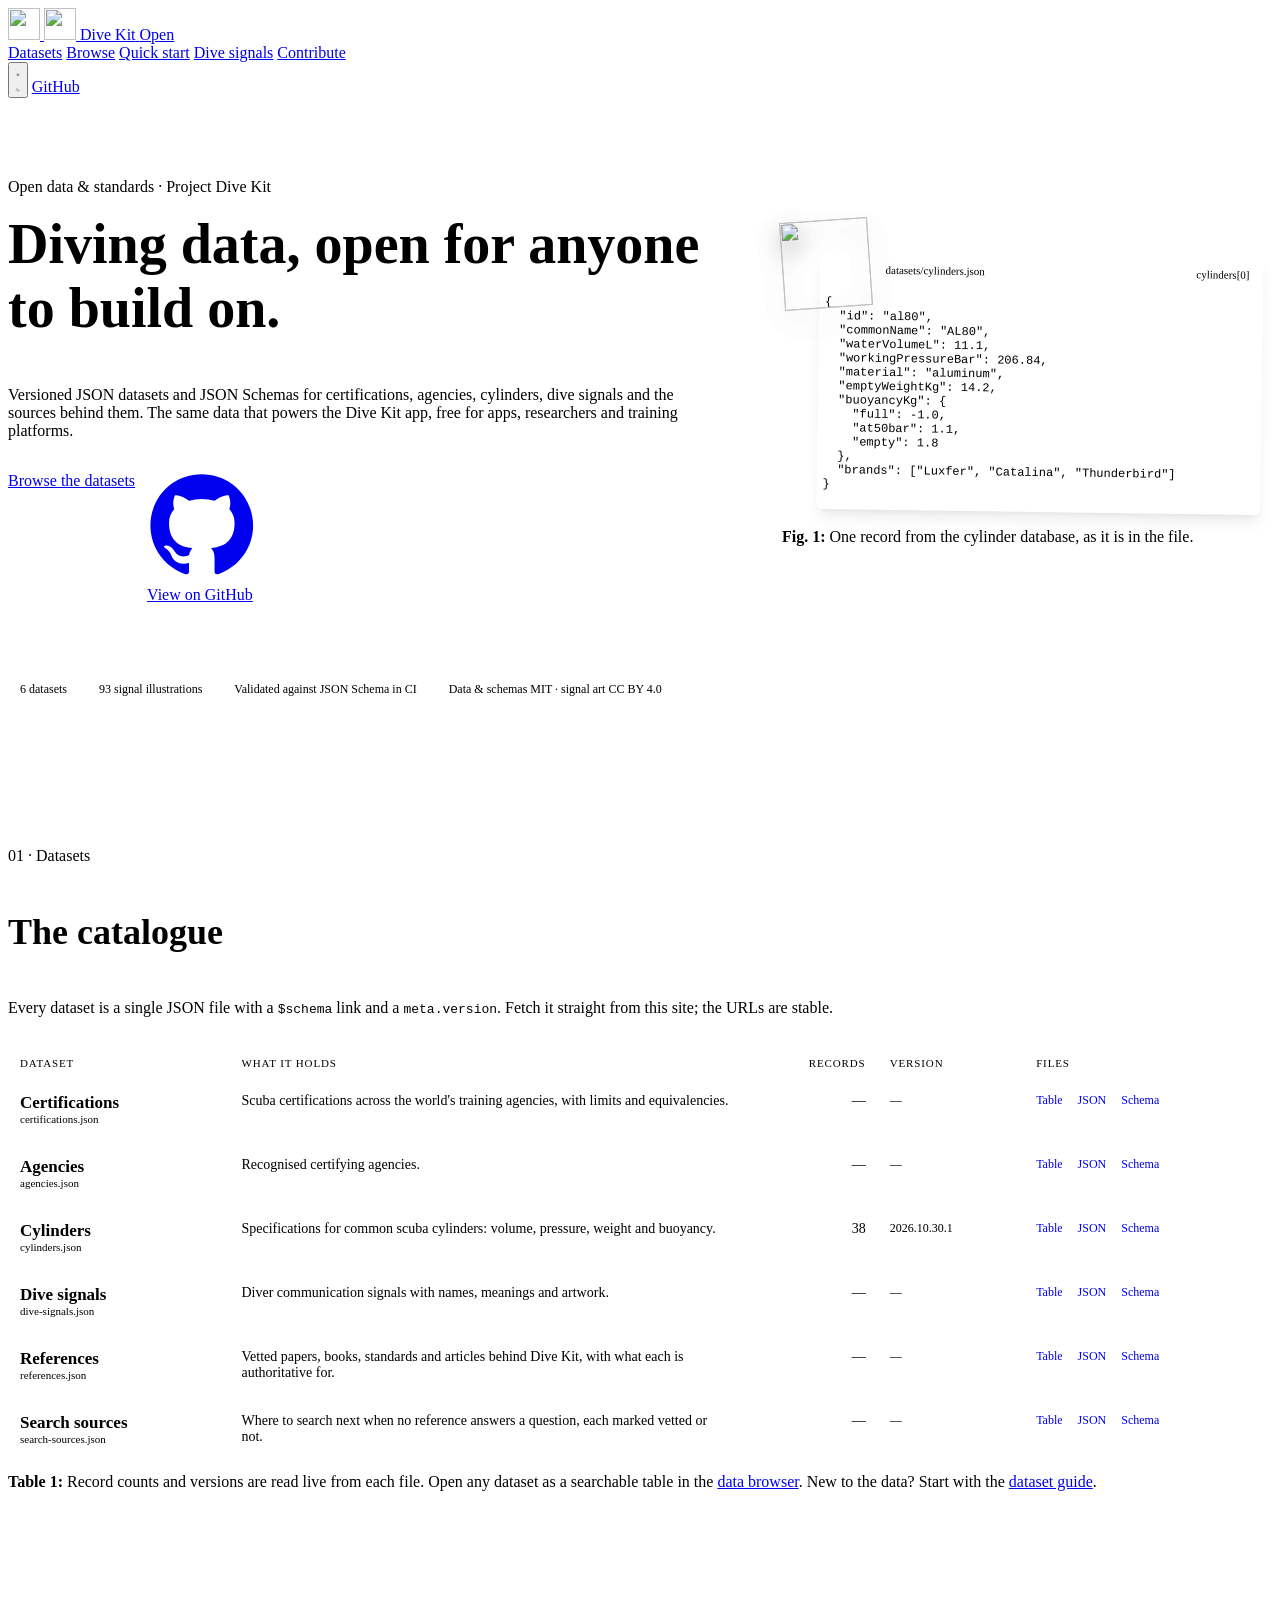
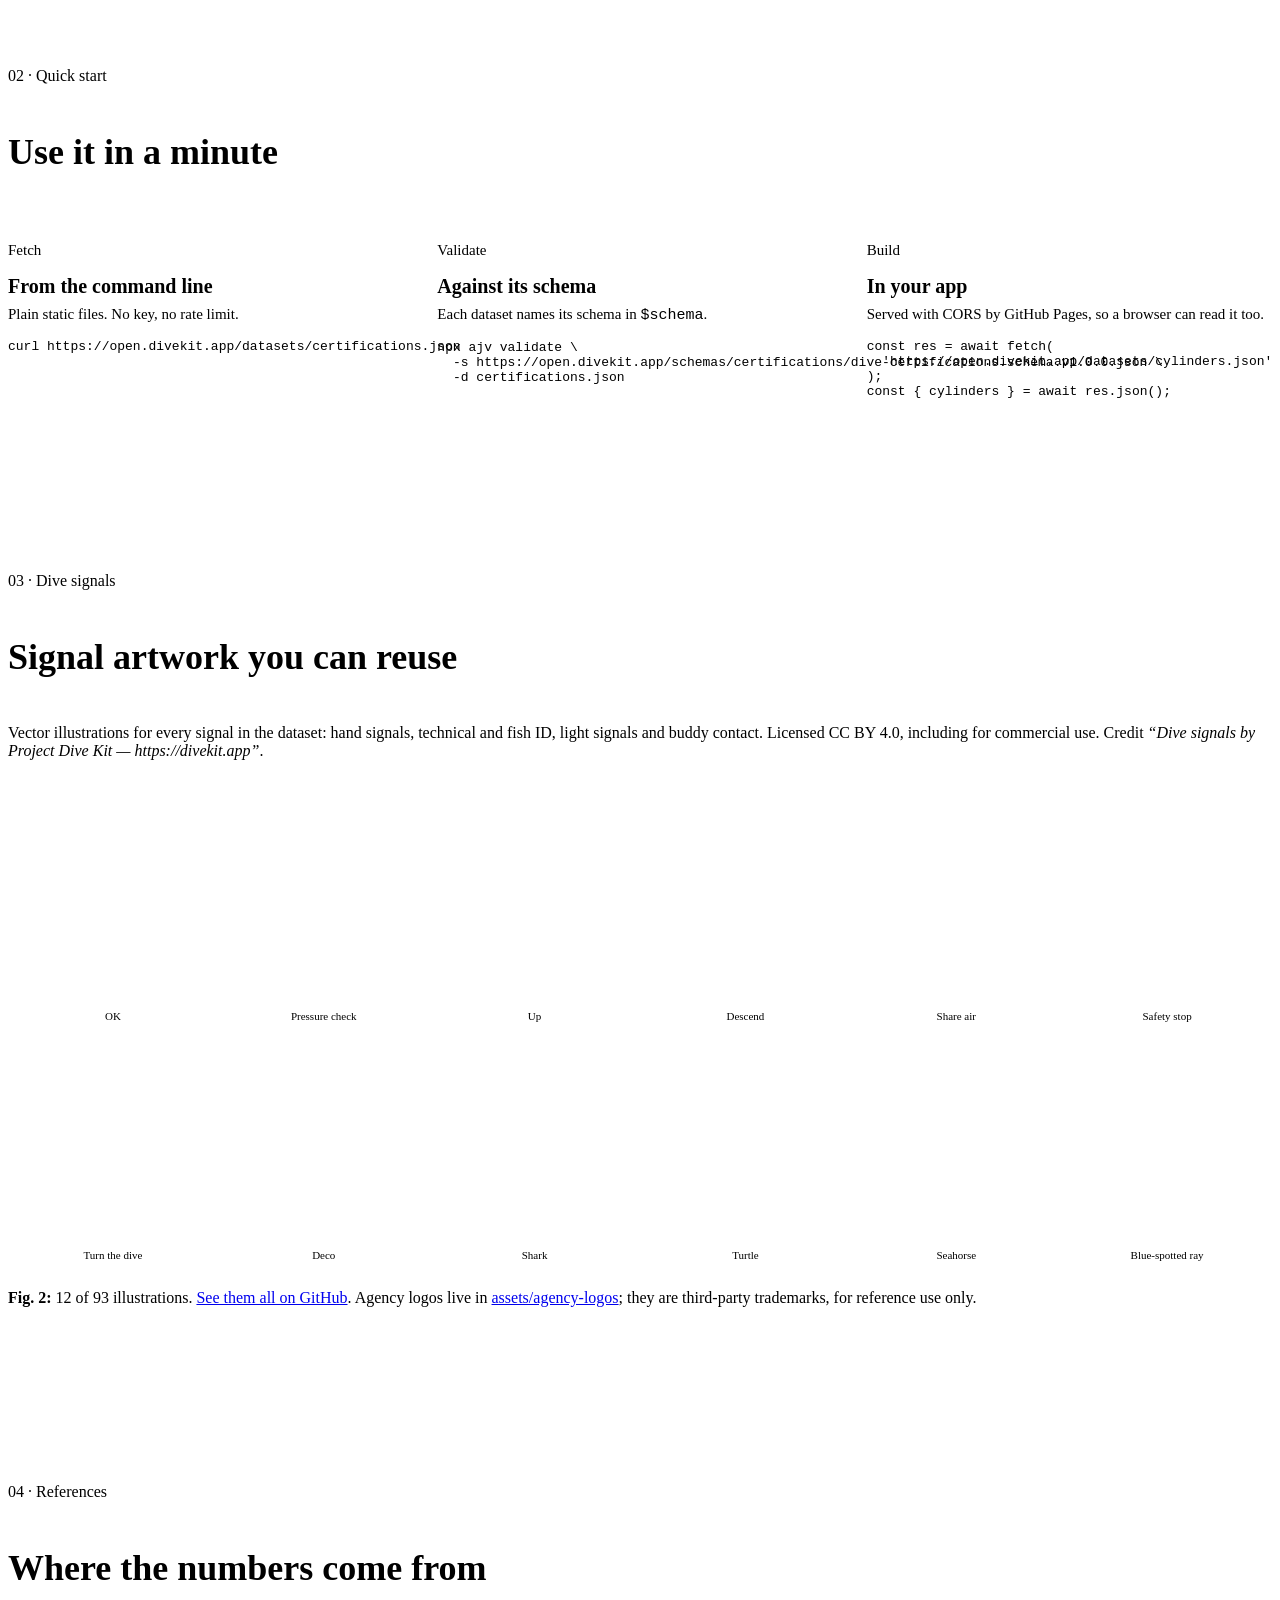
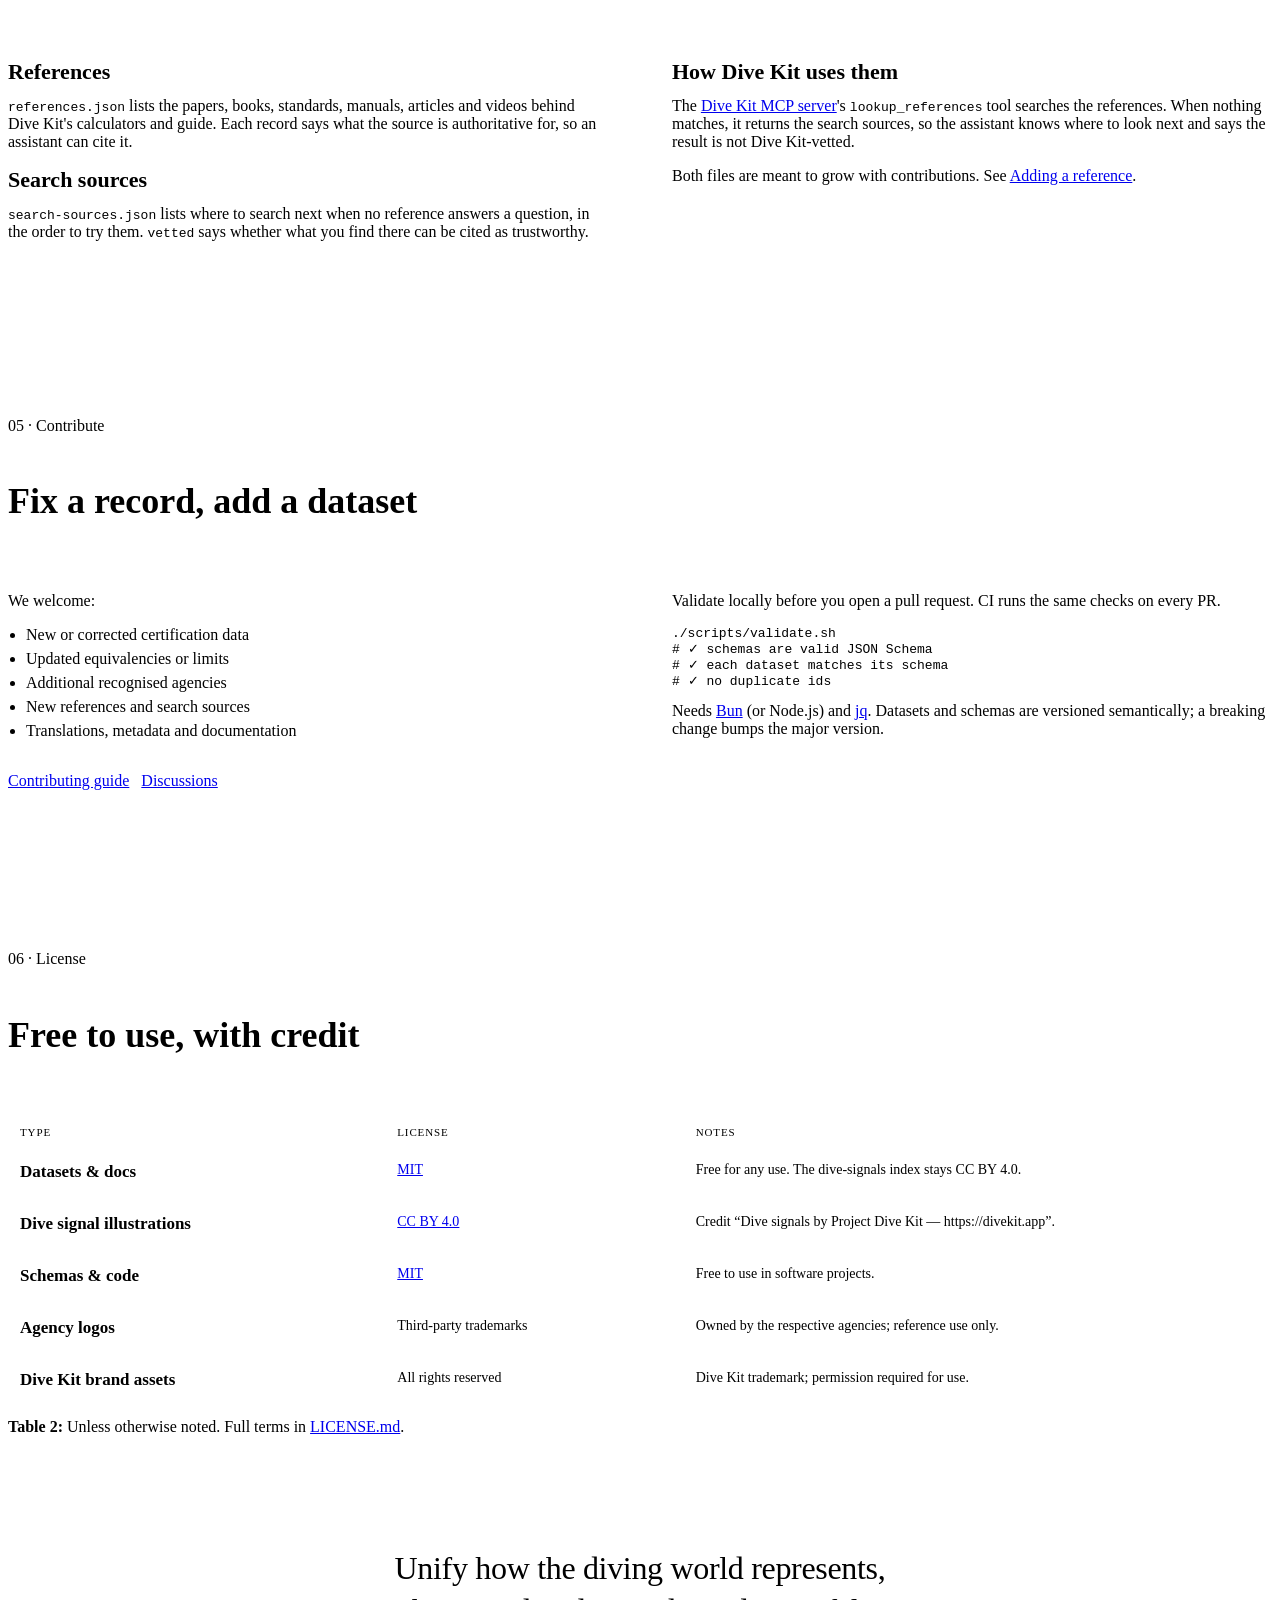
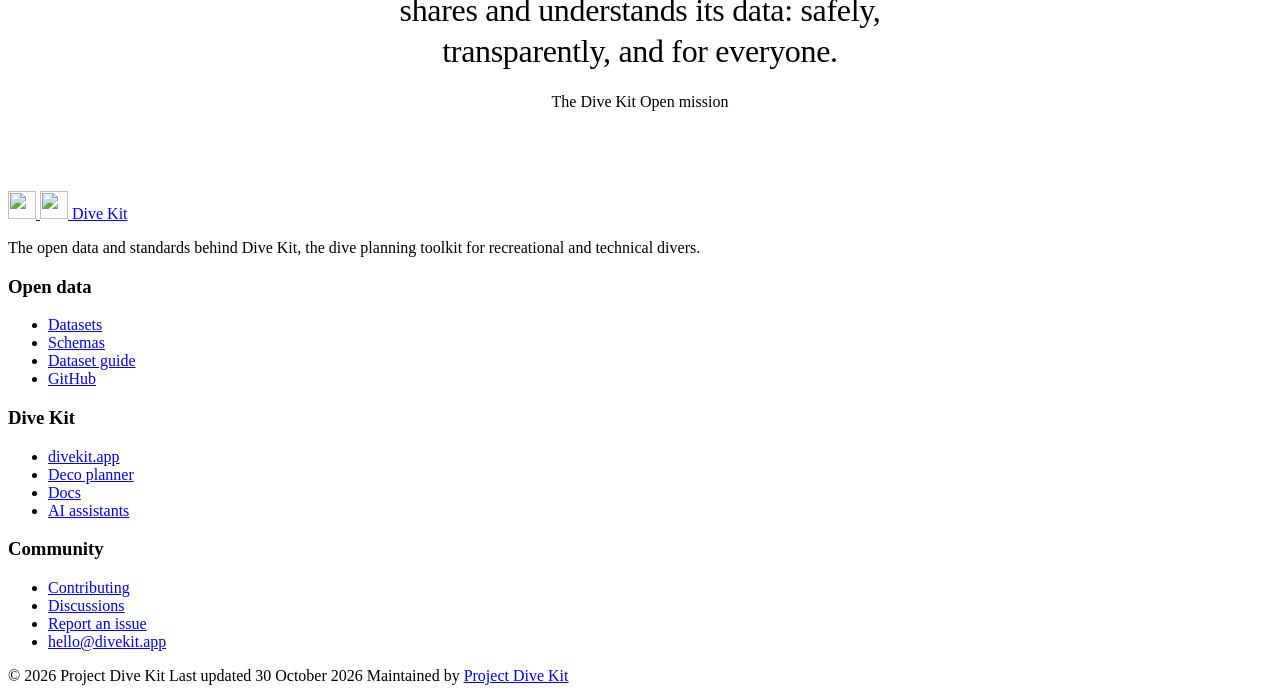
==== commit 4a7e1a3e: "data(cylinders): weight and buoyancy from the Luxfer and Faber sheets Several "empty" buoyancy figur" ====
--- a/index.html
+++ b/index.html
@@ -815,7 +815,7 @@
         </div>
         <div class="footer-bottom">
           <span>&copy; <span data-year>2026</span> Project Dive Kit</span>
-          <span>Last updated <time data-updated datetime="2026-09-29">29 September 2026</time></span>
+          <span>Last updated <time data-updated datetime="2026-10-30">30 October 2026</time></span>
           <span>Maintained by <a href="https://github.com/majani-plus">Project Dive Kit</a></span>
         </div>
       </div>
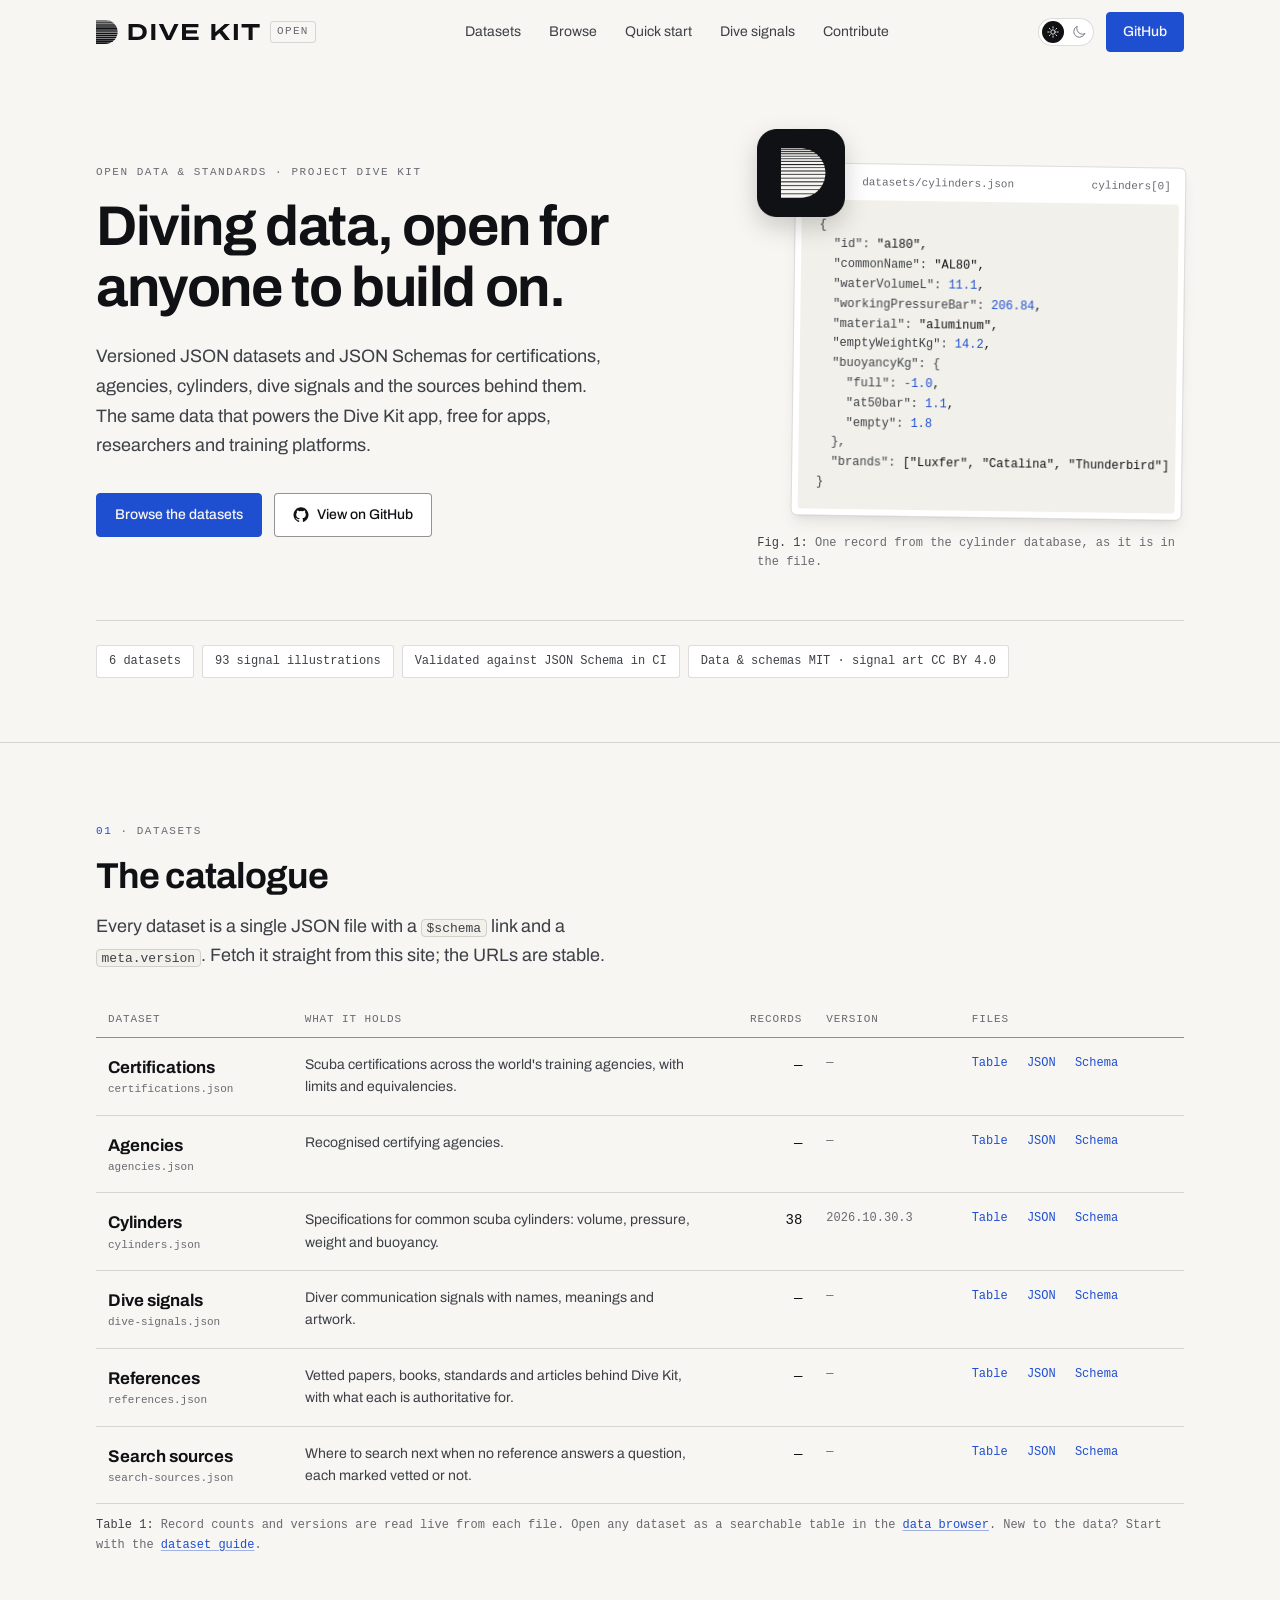
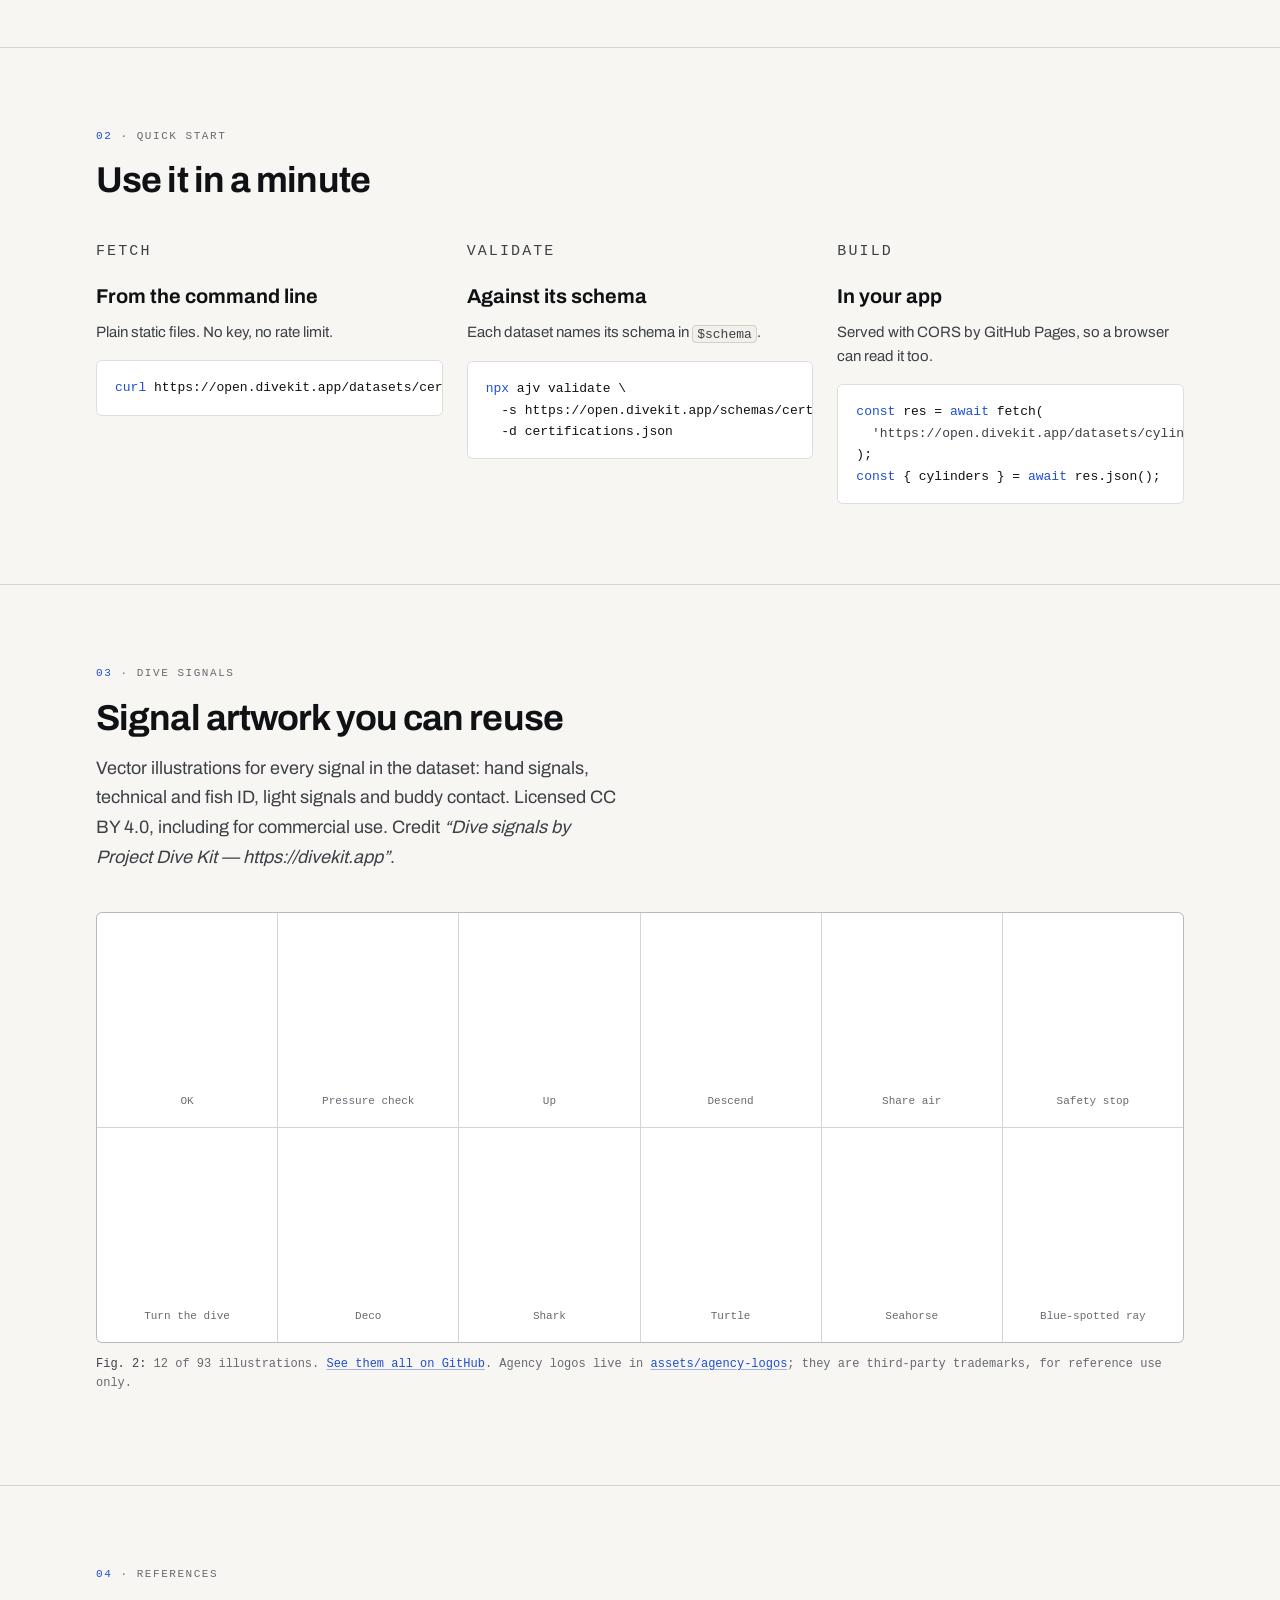
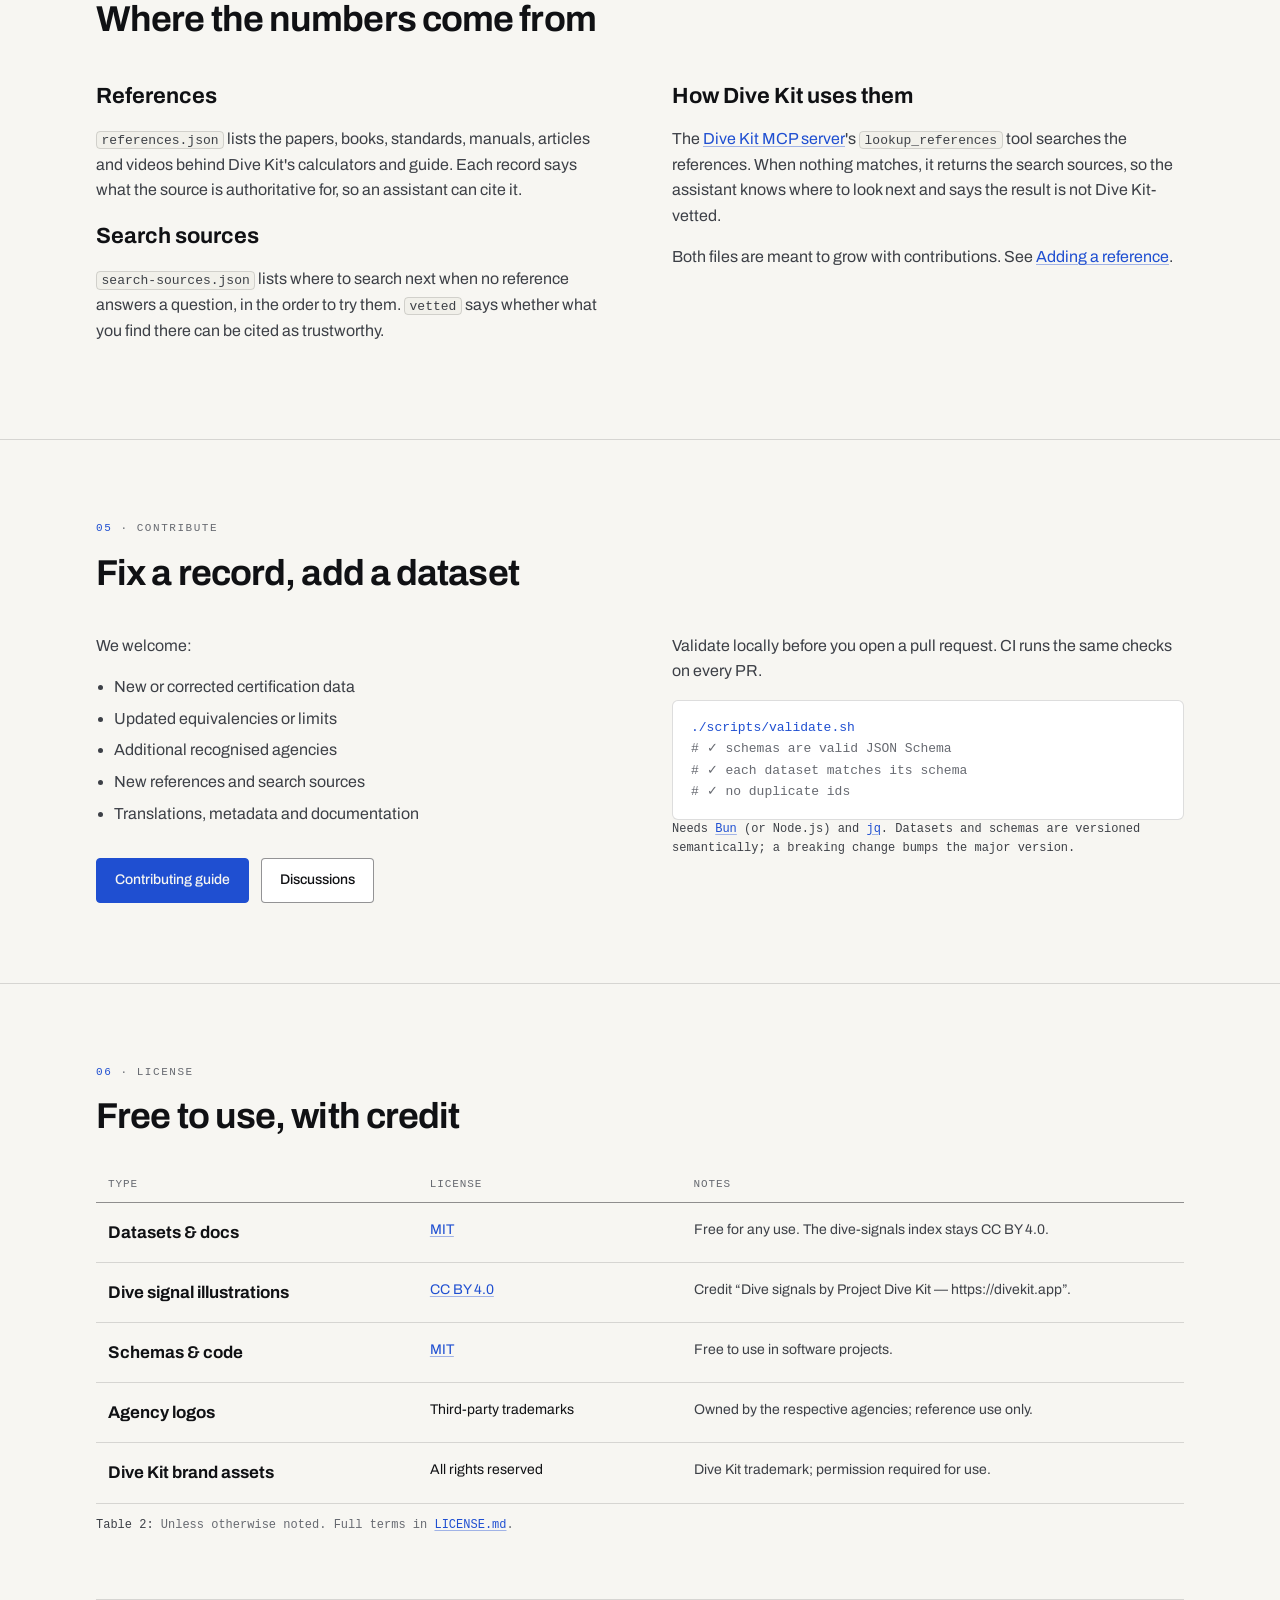
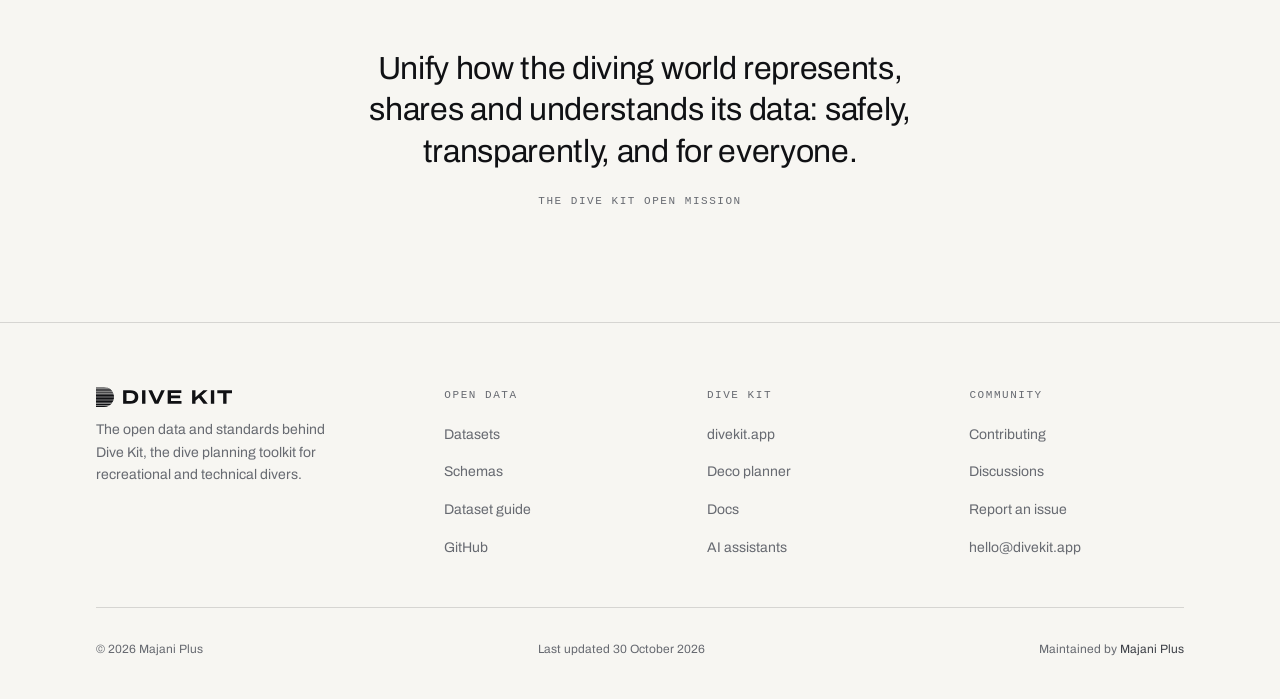
==== commit 2a440420: "feat(site): the Sixteen logo, Archivo and the 3.0.0 palette open.divekit.app follows the brand intro" ====
--- a/index.html
+++ b/index.html
@@ -7,7 +7,7 @@
     <meta
       name="description"
       content="Open, versioned JSON datasets and JSON Schemas for the diving community: certifications, agencies, cylinders, dive signals, references and search sources." />
-    <meta name="theme-color" content="#fbfaf7" />
+    <meta name="theme-color" content="#f7f6f2" />
     <link rel="canonical" href="https://open.divekit.app/" />
 
     <link rel="icon" type="image/png" href="/assets/divekit/favicon.png" media="(prefers-color-scheme: light)" />
@@ -28,8 +28,7 @@
           document.documentElement.classList.add('dark');
       })();
     </script>
-    <link rel="preload" href="/assets/fonts/InterVariable-latin.woff2" as="font" type="font/woff2" crossorigin />
-    <link rel="preload" href="/assets/fonts/SourceSerif4Variable-latin.woff2" as="font" type="font/woff2" crossorigin />
+    <link rel="preload" href="/assets/fonts/ArchivoVariable-latin.woff2" as="font" type="font/woff2" crossorigin />
     <link rel="stylesheet" href="/assets/site.css" />
     <style>
       section {
@@ -155,7 +154,6 @@
         width: 5.5rem;
         height: 5.5rem;
         z-index: 1;
-        transform: rotate(-4deg);
         filter: drop-shadow(0 10px 12px rgb(0 0 0 / 0.18));
       }
       .fig .figure-caption {
@@ -224,7 +222,7 @@
       .data-table td.name {
         font-family: var(--serif);
         font-size: 1.0625rem;
-        font-weight: 600;
+        font-weight: 680;
         white-space: nowrap;
       }
       .data-table td.name small {
@@ -272,7 +270,7 @@
       .step h3 {
         font-family: var(--serif);
         font-size: 1.25rem;
-        font-weight: 600;
+        font-weight: 680;
         margin: 0.5rem 0 0.5rem;
       }
       .step p {
@@ -341,7 +339,7 @@
       .split h3 {
         font-family: var(--serif);
         font-size: 1.375rem;
-        font-weight: 600;
+        font-weight: 680;
         margin: 0 0 0.75rem;
       }
       .split p,
@@ -388,9 +386,7 @@
     <header class="site-header">
       <div class="wrap bar">
         <a class="brand" href="/" aria-label="Dive Kit Open home">
-          <img class="logo-light" src="/assets/divekit/logo-squircle-light.png" alt="" width="32" height="32" />
-          <img class="logo-dark" src="/assets/divekit/logo-squircle-dark.png" alt="" width="32" height="32" />
-          <span class="brand-name">Dive Kit</span>
+          <svg xmlns="http://www.w3.org/2000/svg" viewBox="0 0 1023.0 150.0" aria-hidden="true" class="brand-lockup"><g transform="scale(0.75000)"><path fill="currentColor" d="M0 0.0H80.0A100 100 0 0 1 104.0 2.9H0ZM0 6.5H115.5A100 100 0 0 1 125.4 10.9H0ZM0 14.5H131.9A100 100 0 0 1 139.8 19.8H0ZM0 23.4H144.3A100 100 0 0 1 151.0 29.6H0ZM0 33.2H154.4A100 100 0 0 1 160.1 40.2H0ZM0 43.8H162.7A100 100 0 0 1 167.4 51.5H0ZM0 55.1H169.3A100 100 0 0 1 173.1 63.6H0ZM0 67.2H174.4A100 100 0 0 1 177.1 76.4H0ZM0 80.0H177.9A100 100 0 0 1 179.4 89.9H0ZM0 93.5H179.7A100 100 0 0 1 179.9 104.1H0ZM0 107.7H179.7A100 100 0 0 1 178.2 118.8H0ZM0 122.4H177.4A100 100 0 0 1 174.0 134.0H0ZM0 137.6H172.6A100 100 0 0 1 166.7 149.7H0ZM0 153.3H164.5A100 100 0 0 1 155.1 165.9H0ZM0 169.5H151.8A100 100 0 0 1 136.1 182.7H0ZM0 186.3H130.4A100 100 0 0 1 80.0 200.0H0Z"/></g><g transform="translate(190.18 25.00) scale(0.14577)"><path fill="currentColor" d="M91.9 686.0V-1.2H465.3Q591.8 -1.2 682.8 38.3Q773.9 78.0 822.7 154.6Q871.5 231.2 871.5 342.7Q871.5 453.5 822.7 530.1Q773.9 606.7 682.8 646.3Q591.8 686.0 465.3 686.0ZM264.6 549.4H455.8Q507.8 549.4 551.1 536.6Q594.5 523.8 626.5 499.2Q658.5 474.6 675.9 438.0Q693.4 401.5 693.4 353.7V330.5Q693.4 282.8 675.9 246.3Q658.5 209.9 626.5 185.3Q594.5 160.6 551.1 148.0Q507.8 135.3 455.8 135.3H264.6Z M1065.9 686.0V-1.2H1238.6V686.0Z M1716.3 686.0 1386.8 -1.2H1579.4L1746.9 365.2Q1757.8 388.0 1769.6 416.5Q1781.3 445.0 1792.6 472.2Q1803.8 499.4 1811.2 519.2H1819.0Q1826.2 500.9 1836.8 474.4Q1847.4 447.9 1859.7 419.3Q1872.0 390.7 1883.3 366.0L2052.0 -1.2H2235.2L1905.7 686.0Z M2382.9 686.0V-1.2H3086.6V135.3H2555.8V269.7H3025.1V404.3H2555.8V549.4H3094.6V686.0Z M3640.9 686.0V-1.2H3813.6V353.6L4217.0 -1.2H4439.3L4117.3 283.6L4445.7 686.0H4227.7L3990.1 387.8L3813.6 530.6V686.0Z M4605.9 686.0V-1.2H4778.6V686.0Z M5238.5 686.0V144.7H4936.3V-1.2H5713.3V144.7H5411.1V686.0Z"/></g></svg>
           <span class="brand-tag">Open</span>
         </a>
         <nav class="nav" aria-label="Sections">
@@ -778,10 +774,8 @@
       <div class="wrap">
         <div class="footer-grid">
           <div>
-            <a class="brand" href="https://divekit.app">
-              <img class="logo-light" src="/assets/divekit/logo-squircle-light.png" alt="" width="28" height="28" />
-              <img class="logo-dark" src="/assets/divekit/logo-squircle-dark.png" alt="" width="28" height="28" />
-              <span class="brand-name">Dive Kit</span>
+            <a class="brand" href="https://divekit.app" aria-label="Dive Kit">
+              <svg xmlns="http://www.w3.org/2000/svg" viewBox="0 0 1023.0 150.0" aria-hidden="true" class="brand-lockup"><g transform="scale(0.75000)"><path fill="currentColor" d="M0 0.0H80.0A100 100 0 0 1 104.0 2.9H0ZM0 6.5H115.5A100 100 0 0 1 125.4 10.9H0ZM0 14.5H131.9A100 100 0 0 1 139.8 19.8H0ZM0 23.4H144.3A100 100 0 0 1 151.0 29.6H0ZM0 33.2H154.4A100 100 0 0 1 160.1 40.2H0ZM0 43.8H162.7A100 100 0 0 1 167.4 51.5H0ZM0 55.1H169.3A100 100 0 0 1 173.1 63.6H0ZM0 67.2H174.4A100 100 0 0 1 177.1 76.4H0ZM0 80.0H177.9A100 100 0 0 1 179.4 89.9H0ZM0 93.5H179.7A100 100 0 0 1 179.9 104.1H0ZM0 107.7H179.7A100 100 0 0 1 178.2 118.8H0ZM0 122.4H177.4A100 100 0 0 1 174.0 134.0H0ZM0 137.6H172.6A100 100 0 0 1 166.7 149.7H0ZM0 153.3H164.5A100 100 0 0 1 155.1 165.9H0ZM0 169.5H151.8A100 100 0 0 1 136.1 182.7H0ZM0 186.3H130.4A100 100 0 0 1 80.0 200.0H0Z"/></g><g transform="translate(190.18 25.00) scale(0.14577)"><path fill="currentColor" d="M91.9 686.0V-1.2H465.3Q591.8 -1.2 682.8 38.3Q773.9 78.0 822.7 154.6Q871.5 231.2 871.5 342.7Q871.5 453.5 822.7 530.1Q773.9 606.7 682.8 646.3Q591.8 686.0 465.3 686.0ZM264.6 549.4H455.8Q507.8 549.4 551.1 536.6Q594.5 523.8 626.5 499.2Q658.5 474.6 675.9 438.0Q693.4 401.5 693.4 353.7V330.5Q693.4 282.8 675.9 246.3Q658.5 209.9 626.5 185.3Q594.5 160.6 551.1 148.0Q507.8 135.3 455.8 135.3H264.6Z M1065.9 686.0V-1.2H1238.6V686.0Z M1716.3 686.0 1386.8 -1.2H1579.4L1746.9 365.2Q1757.8 388.0 1769.6 416.5Q1781.3 445.0 1792.6 472.2Q1803.8 499.4 1811.2 519.2H1819.0Q1826.2 500.9 1836.8 474.4Q1847.4 447.9 1859.7 419.3Q1872.0 390.7 1883.3 366.0L2052.0 -1.2H2235.2L1905.7 686.0Z M2382.9 686.0V-1.2H3086.6V135.3H2555.8V269.7H3025.1V404.3H2555.8V549.4H3094.6V686.0Z M3640.9 686.0V-1.2H3813.6V353.6L4217.0 -1.2H4439.3L4117.3 283.6L4445.7 686.0H4227.7L3990.1 387.8L3813.6 530.6V686.0Z M4605.9 686.0V-1.2H4778.6V686.0Z M5238.5 686.0V144.7H4936.3V-1.2H5713.3V144.7H5411.1V686.0Z"/></g></svg>
             </a>
             <p>The open data and standards behind Dive Kit, the dive planning toolkit for recreational and technical divers.</p>
           </div>
@@ -814,9 +808,9 @@
           </div>
         </div>
         <div class="footer-bottom">
-          <span>&copy; <span data-year>2026</span> Project Dive Kit</span>
+          <span>&copy; <span data-year>2026</span> Majani Plus</span>
           <span>Last updated <time data-updated datetime="2026-10-30">30 October 2026</time></span>
-          <span>Maintained by <a href="https://github.com/majani-plus">Project Dive Kit</a></span>
+          <span>Maintained by <a href="https://github.com/majani-plus">Majani Plus</a></span>
         </div>
       </div>
     </footer>
--- a/assets/site.css
+++ b/assets/site.css
@@ -0,0 +1,472 @@
+/* Dive Kit Open: the divekit.app editorial "paper & ink" system, hand-ported
+   from divekit-web (src/styles/global.css) so both sites read as one.
+   Brand rules (logo, type, colour): divekit-app docs/brand/BRAND_GUIDELINES.md. */
+
+/* Archivo, the brand face of the app, divekit.app and the wordmark (wght 100-900, wdth 62-125) */
+@font-face {
+  font-family: "Archivo";
+  font-style: normal;
+  font-weight: 100 900;
+  font-stretch: 62% 125%;
+  font-display: swap;
+  src: url("/assets/fonts/ArchivoVariable-latin.woff2") format("woff2");
+}
+@font-face {
+  font-family: "IBM Plex Mono";
+  font-style: normal;
+  font-weight: 400;
+  font-display: swap;
+  src: url("/assets/fonts/IBMPlexMono-Regular-latin.woff2") format("woff2");
+}
+@font-face {
+  font-family: "IBM Plex Mono";
+  font-style: normal;
+  font-weight: 500;
+  font-display: swap;
+  src: url("/assets/fonts/IBMPlexMono-Medium-latin.woff2") format("woff2");
+}
+
+:root {
+  color-scheme: light;
+  --paper: #f7f6f2;
+  --paper-raised: #ffffff;
+  --paper-tint: #f1f0ea;
+  --ink: #101114;
+  --ink-secondary: #3d4047;
+  --ink-muted: #676a71;
+  --rule: rgb(16 17 20 / 0.14);
+  --rule-strong: rgb(16 17 20 / 0.45);
+  --accent: #1f4fd1;
+  --accent-strong: #1c3c9c;
+  --accent-wash: rgb(31 79 209 / 0.06);
+  --sans: "Archivo", ui-sans-serif, system-ui, -apple-system, sans-serif;
+  /* "serif" is kept as a name for the display face; it is Archivo now. */
+  --serif: var(--sans);
+  --mono: "IBM Plex Mono", ui-monospace, "SF Mono", Menlo, monospace;
+}
+
+/* Night reading: warm charcoal, not blue-black */
+.dark {
+  color-scheme: dark;
+  --paper: #1a1916;
+  --paper-raised: #23221e;
+  --paper-tint: #2d2b27;
+  --ink: #f2efe6;
+  --ink-secondary: #bdb8ab;
+  --ink-muted: #9a9588;
+  --rule: rgb(242 239 230 / 0.14);
+  --rule-strong: rgb(242 239 230 / 0.45);
+  --accent: #86a2f0;
+  --accent-strong: #c3d1f7;
+  --accent-wash: rgb(134 162 240 / 0.08);
+}
+
+*,
+*::before,
+*::after {
+  box-sizing: border-box;
+}
+
+html {
+  scroll-behavior: smooth;
+  scroll-padding-top: 5rem;
+  background: var(--paper);
+  color: var(--ink);
+}
+
+body {
+  margin: 0;
+  font-family: var(--sans);
+  font-size: 1rem;
+  line-height: 1.6;
+  background: var(--paper);
+  color: var(--ink);
+  -webkit-font-smoothing: antialiased;
+  -moz-osx-font-smoothing: grayscale;
+  overflow-x: clip;
+}
+
+@media (prefers-reduced-motion: reduce) {
+  html {
+    scroll-behavior: auto;
+  }
+  *,
+  *::before,
+  *::after {
+    animation-duration: 0.01ms !important;
+    transition-duration: 0.01ms !important;
+  }
+}
+
+::selection {
+  background: var(--accent-wash);
+  color: var(--ink);
+}
+
+a {
+  color: var(--accent);
+  text-decoration: none;
+}
+a:hover {
+  color: var(--accent-strong);
+}
+p a,
+li a,
+td a {
+  text-decoration: underline;
+  text-underline-offset: 2px;
+  text-decoration-color: color-mix(in srgb, currentColor 40%, transparent);
+}
+
+:focus-visible {
+  outline: 2px solid var(--accent);
+  outline-offset: 2px;
+}
+
+img {
+  max-width: 100%;
+}
+
+.wrap {
+  max-width: 72rem;
+  margin: 0 auto;
+  padding: 0 1rem;
+}
+@media (min-width: 640px) {
+  .wrap {
+    padding: 0 1.5rem;
+  }
+}
+@media (min-width: 1024px) {
+  .wrap {
+    padding: 0 2rem;
+  }
+}
+
+/* ===== Editorial primitives ===== */
+.display {
+  font-family: var(--serif);
+  font-weight: 680;
+  letter-spacing: -0.025em;
+  line-height: 1.08;
+  font-optical-sizing: auto;
+  color: var(--ink);
+  margin: 0;
+}
+
+.eyebrow {
+  font-family: var(--mono);
+  font-size: 0.6875rem;
+  font-weight: 500;
+  letter-spacing: 0.14em;
+  text-transform: uppercase;
+  color: var(--ink-muted);
+  margin: 0;
+}
+.eyebrow .num {
+  color: var(--accent);
+}
+
+.lead {
+  font-size: 1.125rem;
+  line-height: 1.65;
+  color: var(--ink-secondary);
+  max-width: 52ch;
+}
+
+.muted {
+  color: var(--ink-secondary);
+}
+
+.figure-caption {
+  font-family: var(--mono);
+  font-size: 0.75rem;
+  line-height: 1.6;
+  color: var(--ink-muted);
+}
+.figure-caption b {
+  font-weight: 400;
+  color: var(--ink-secondary);
+}
+
+code,
+pre {
+  font-family: var(--mono);
+  font-size: 0.8125rem;
+}
+:not(pre) > code {
+  background: var(--paper-tint);
+  border: 1px solid var(--rule);
+  border-radius: 4px;
+  padding: 0.05em 0.35em;
+  color: var(--ink-secondary);
+}
+pre {
+  margin: 0;
+  padding: 1rem 1.125rem;
+  background: var(--paper-raised);
+  border: 1px solid var(--rule);
+  border-radius: 6px;
+  overflow-x: auto;
+  line-height: 1.65;
+  color: var(--ink);
+}
+pre .c {
+  color: var(--ink-muted);
+}
+pre .k {
+  color: var(--accent);
+}
+
+/* Buttons: square-ish, flat, one accent */
+.btn {
+  display: inline-flex;
+  align-items: center;
+  gap: 0.5rem;
+  padding: 0.625rem 1.125rem;
+  border-radius: 4px;
+  border: 1px solid var(--accent);
+  background: var(--accent);
+  color: var(--paper);
+  font-size: 0.875rem;
+  font-weight: 500;
+  transition: background-color 0.2s, border-color 0.2s, color 0.2s;
+}
+.btn:hover {
+  background: var(--accent-strong);
+  border-color: var(--accent-strong);
+  color: var(--paper);
+}
+.btn.ghost {
+  background: var(--paper-raised);
+  border-color: var(--rule-strong);
+  color: var(--ink);
+}
+.btn.ghost:hover {
+  background: var(--paper-tint);
+  color: var(--ink);
+}
+.btn svg {
+  width: 1rem;
+  height: 1rem;
+}
+
+/* ===== Header ===== */
+.site-header {
+  position: sticky;
+  top: 0;
+  z-index: 50;
+  border-bottom: 1px solid transparent;
+  background: var(--paper);
+  transition: border-color 0.3s;
+}
+.site-header.scrolled {
+  border-bottom-color: var(--rule);
+}
+.site-header .bar {
+  display: flex;
+  align-items: center;
+  justify-content: space-between;
+  gap: 1rem;
+  height: 4rem;
+}
+.brand {
+  display: flex;
+  align-items: center;
+  gap: 0.625rem;
+  color: var(--ink);
+  white-space: nowrap;
+}
+.brand:hover {
+  color: var(--ink);
+}
+/* The DIVE KIT lockup (outlined, never retyped); it inks itself from the text colour */
+.brand-lockup {
+  display: block;
+  height: 1.5rem;
+  width: auto;
+}
+.brand-tag {
+  font-family: var(--mono);
+  font-size: 0.6875rem;
+  font-weight: 500;
+  letter-spacing: 0.12em;
+  text-transform: uppercase;
+  color: var(--ink-muted);
+  border: 1px solid var(--rule);
+  border-radius: 3px;
+  padding: 0.1rem 0.4rem;
+}
+.logo-dark {
+  display: none;
+}
+.dark .logo-light {
+  display: none;
+}
+.dark .logo-dark {
+  display: inline;
+}
+
+.nav {
+  display: none;
+  gap: 1.75rem;
+  font-size: 0.875rem;
+}
+.nav a {
+  color: var(--ink-secondary);
+  transition: color 0.2s;
+}
+.nav a:hover {
+  color: var(--ink);
+}
+.header-actions {
+  display: flex;
+  align-items: center;
+  gap: 0.75rem;
+}
+.header-actions .btn {
+  display: none;
+}
+@media (min-width: 900px) {
+  .nav {
+    display: flex;
+  }
+  .header-actions .btn {
+    display: inline-flex;
+    padding: 0.5rem 1rem;
+  }
+}
+
+/* Theme switch: compact pill, sliding thumb */
+.theme-switch {
+  position: relative;
+  width: 56px;
+  height: 28px;
+  flex: none;
+  border-radius: 9999px;
+  border: 1px solid var(--rule);
+  background: var(--paper-raised);
+  cursor: pointer;
+  padding: 0;
+  transition: border-color 0.2s;
+}
+.theme-switch:hover {
+  border-color: var(--rule-strong);
+}
+.theme-switch .thumb {
+  position: absolute;
+  top: 2px;
+  left: 3px;
+  width: 22px;
+  height: 22px;
+  border-radius: 9999px;
+  background: var(--ink);
+  transition: transform 0.25s ease;
+}
+.dark .theme-switch .thumb {
+  transform: translateX(26px);
+}
+.theme-switch svg {
+  position: absolute;
+  top: 50%;
+  transform: translateY(-50%);
+  width: 14px;
+  height: 14px;
+  pointer-events: none;
+}
+.theme-switch .sun {
+  left: 7px;
+  color: var(--paper);
+}
+.theme-switch .moon {
+  right: 7px;
+  color: var(--ink-muted);
+}
+.dark .theme-switch .sun {
+  color: var(--ink-muted);
+}
+.dark .theme-switch .moon {
+  color: var(--paper);
+}
+
+/* ===== Footer ===== */
+.site-footer {
+  border-top: 1px solid var(--rule);
+  padding: 4rem 0 2.5rem;
+  margin-top: 2rem;
+}
+.footer-grid {
+  display: grid;
+  gap: 3rem;
+  grid-template-columns: 1fr;
+}
+/* Phones: brand across the top, Open data on the left, Dive Kit above Community on the right. */
+@media (max-width: 767px) {
+  .site-footer {
+    padding-bottom: calc(4rem + env(safe-area-inset-bottom, 0px));
+  }
+  .footer-grid {
+    grid-template-columns: 1fr 1fr;
+    column-gap: 1.5rem;
+  }
+  .footer-grid > :first-child {
+    grid-column: 1 / -1;
+  }
+  .footer-grid > :nth-child(2) {
+    grid-column: 1;
+    grid-row: 2 / span 2;
+  }
+  .footer-grid > :nth-child(3) {
+    grid-column: 2;
+    grid-row: 2;
+  }
+  .footer-grid > :nth-child(4) {
+    grid-column: 2;
+    grid-row: 3;
+  }
+}
+@media (min-width: 768px) {
+  .footer-grid {
+    grid-template-columns: 1.4fr 1fr 1fr 1fr;
+  }
+}
+.footer-grid p {
+  font-size: 0.875rem;
+  color: var(--ink-muted);
+  margin: 0.75rem 0 0;
+  max-width: 32ch;
+}
+.footer-grid .brand-lockup {
+  height: 1.25rem;
+}
+.footer-grid ul {
+  list-style: none;
+  margin: 1rem 0 0;
+  padding: 0;
+  display: grid;
+  gap: 0.75rem;
+}
+.footer-grid ul a {
+  font-size: 0.875rem;
+  color: var(--ink-muted);
+  text-decoration: none;
+  transition: color 0.2s;
+}
+.footer-grid ul a:hover {
+  color: var(--ink-secondary);
+}
+.footer-bottom {
+  margin-top: 3rem;
+  padding-top: 2rem;
+  border-top: 1px solid var(--rule);
+  display: flex;
+  flex-wrap: wrap;
+  gap: 0.5rem 1.5rem;
+  justify-content: space-between;
+  font-size: 0.75rem;
+  color: var(--ink-muted);
+}
+.footer-bottom a {
+  color: var(--ink-secondary);
+  text-decoration: none;
+}
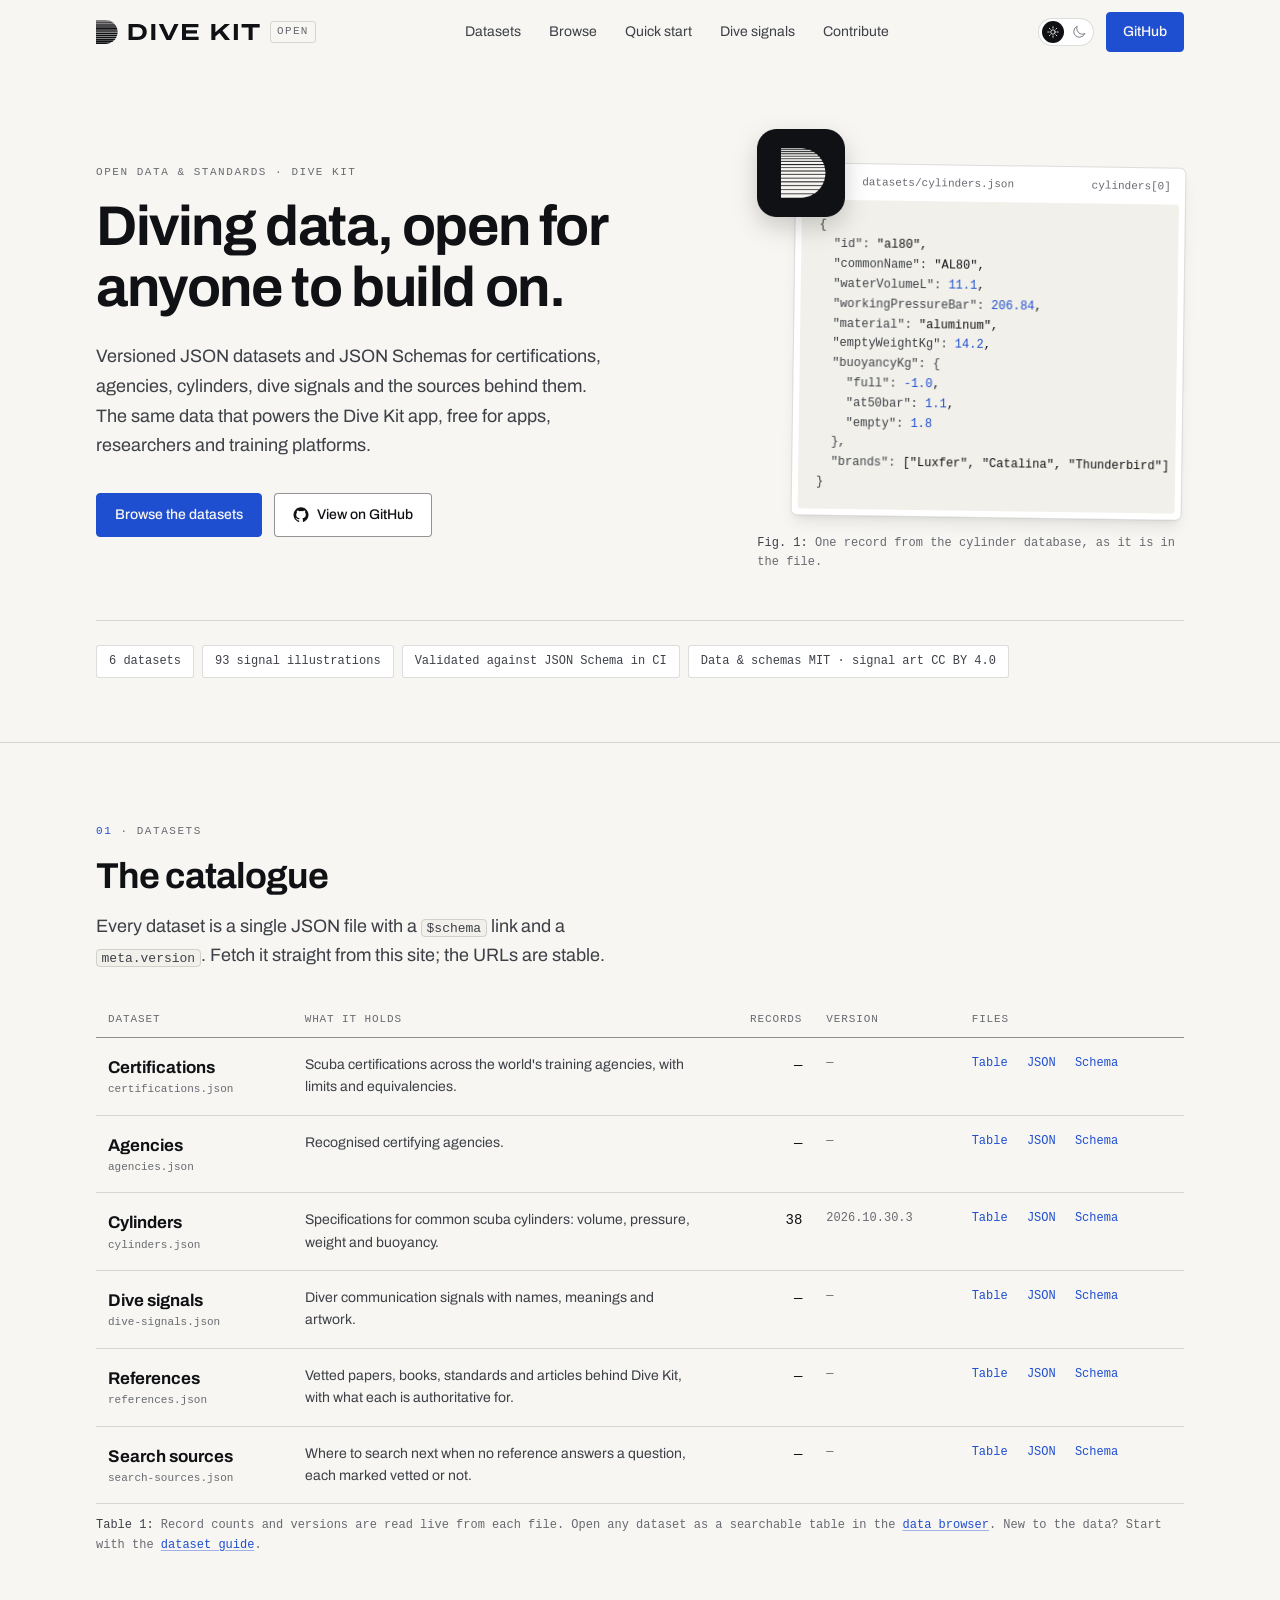
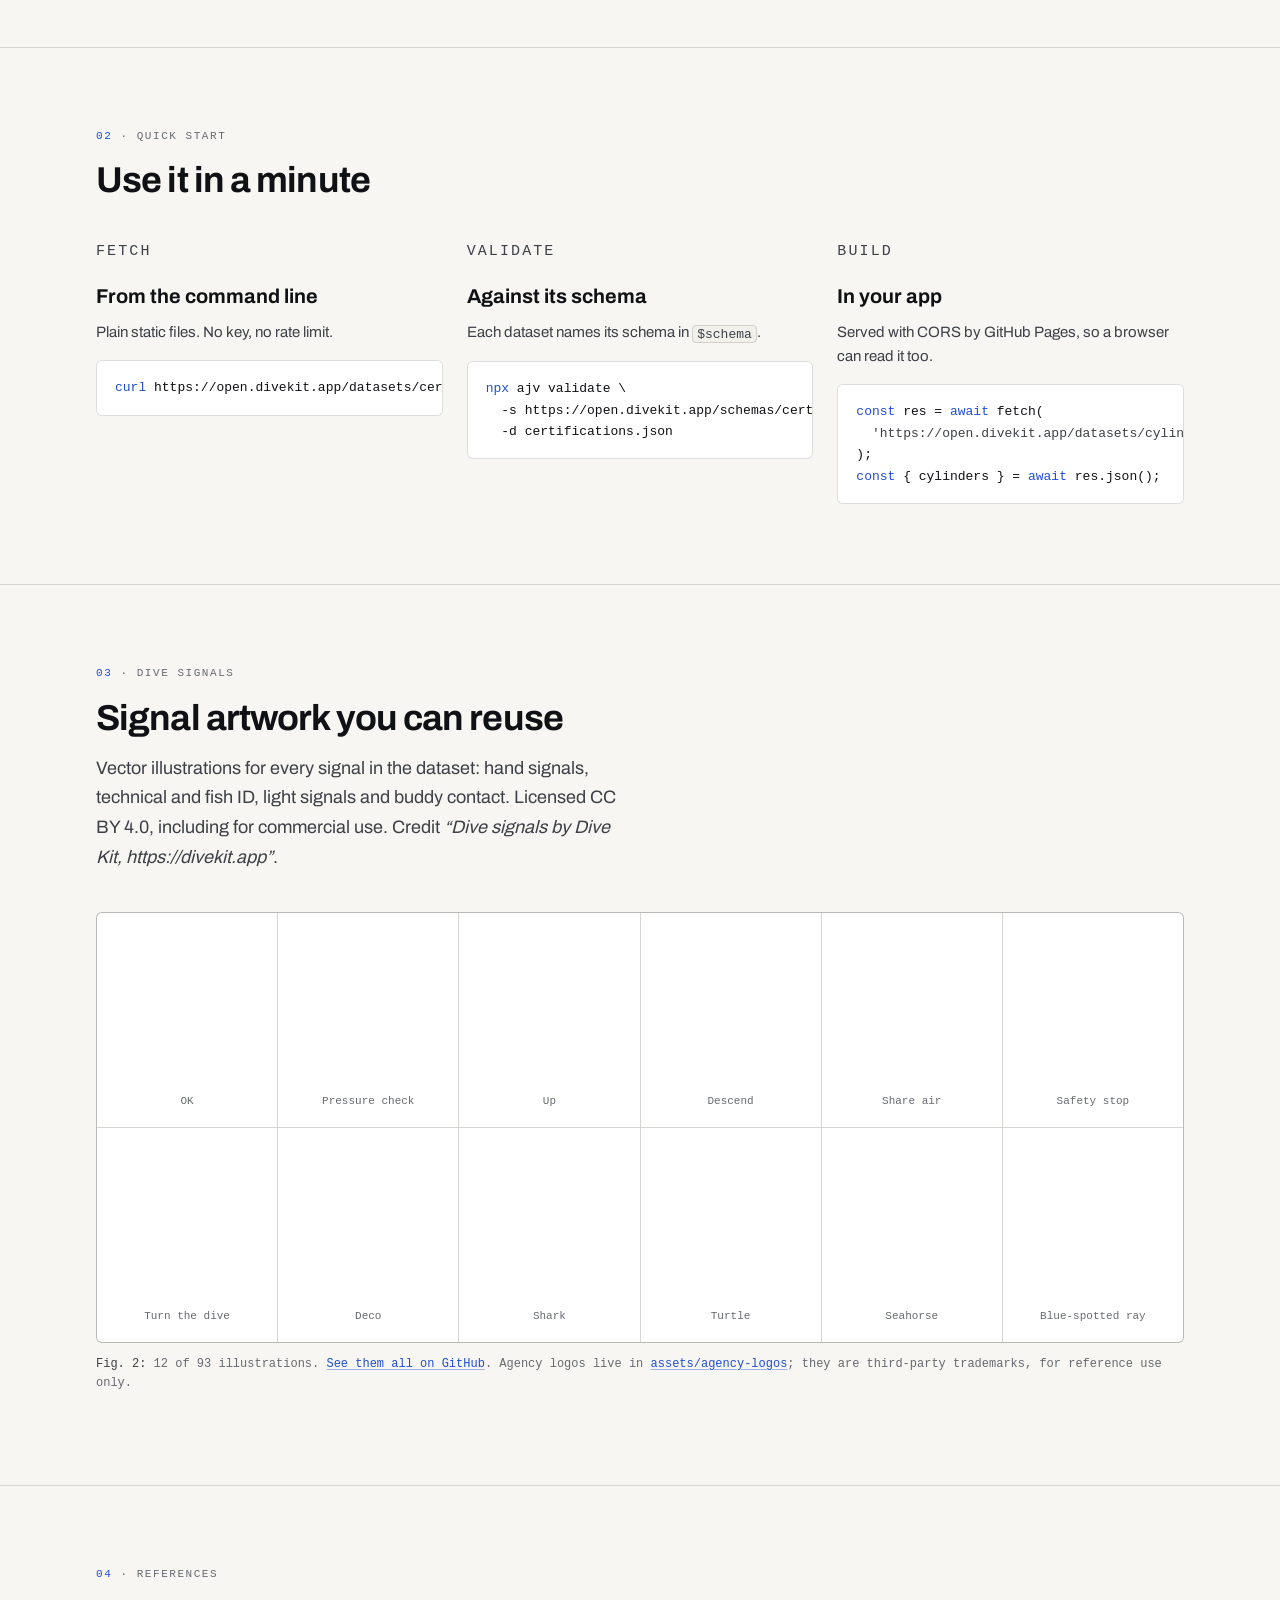
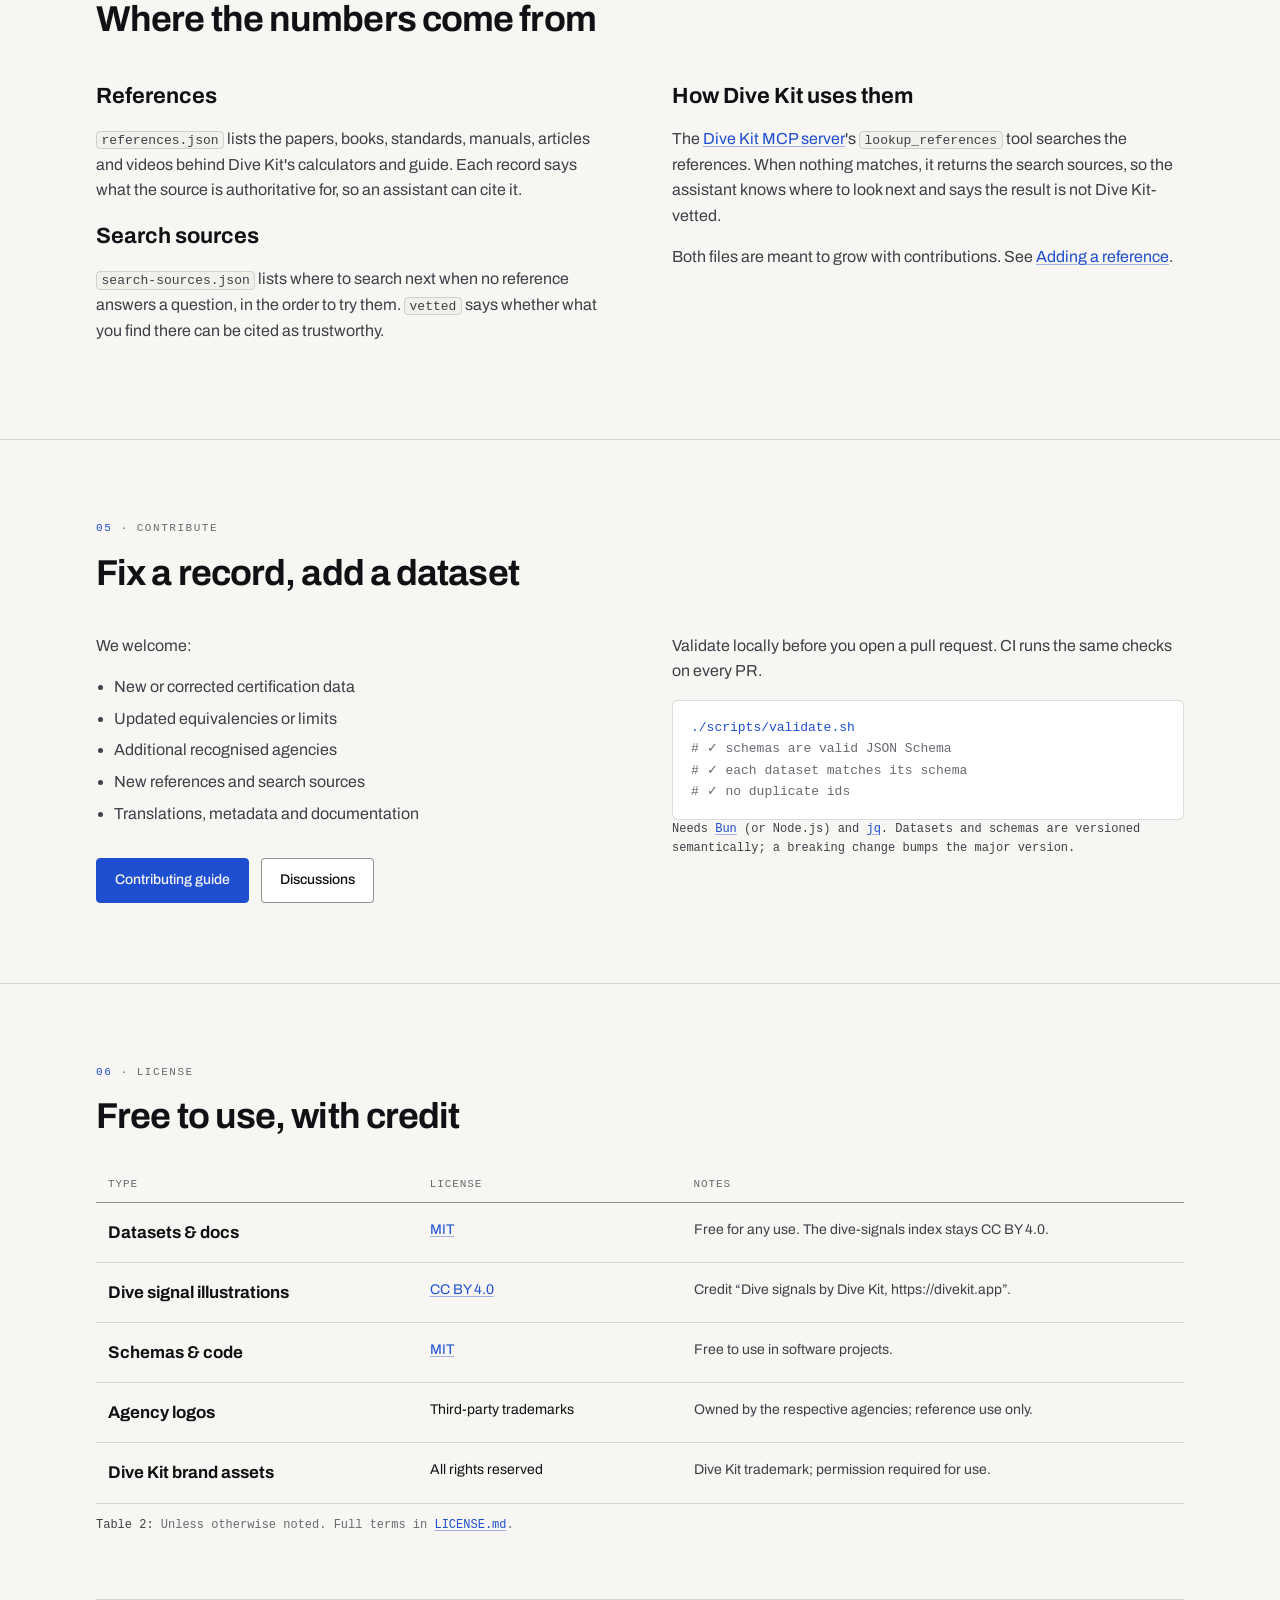
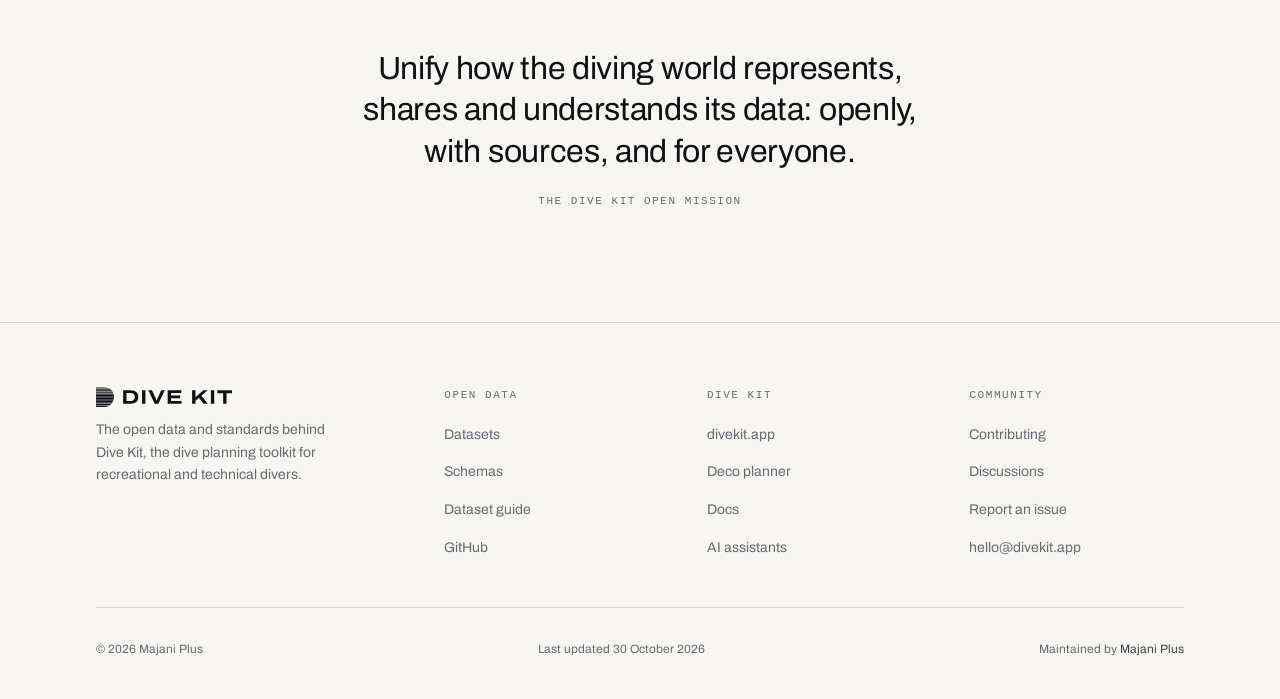
==== commit 9af4ff3e: "docs: Dive Kit is a brand of Majani Plus; credit and mission wording - Majani Plus is the legal enti" ====
--- a/index.html
+++ b/index.html
@@ -416,7 +416,7 @@
         <div class="wrap">
           <div class="masthead-grid">
             <div>
-              <p class="eyebrow">Open data &amp; standards · Project Dive Kit</p>
+              <p class="eyebrow">Open data &amp; standards · Dive Kit</p>
               <h1 class="display">Diving data, open for anyone to build on.</h1>
               <p class="lead">
                 Versioned JSON datasets and JSON Schemas for certifications, agencies, cylinders, dive signals and the
@@ -611,7 +611,7 @@
             <p class="lead">
               Vector illustrations for every signal in the dataset: hand signals, technical and fish ID, light signals
               and buddy contact. Licensed CC BY 4.0, including for commercial use. Credit
-              <em>“Dive signals by Project Dive Kit — https://divekit.app”</em>.
+              <em>“Dive signals by Dive Kit, https://divekit.app”</em>.
             </p>
           </div>
           <ul class="signals">
@@ -734,7 +734,7 @@
                 <tr>
                   <td class="name">Dive signal illustrations</td>
                   <td><a href="https://creativecommons.org/licenses/by/4.0/">CC BY 4.0</a></td>
-                  <td class="desc">Credit “Dive signals by Project Dive Kit — https://divekit.app”.</td>
+                  <td class="desc">Credit “Dive signals by Dive Kit, https://divekit.app”.</td>
                 </tr>
                 <tr>
                   <td class="name">Schemas &amp; code</td>
@@ -761,7 +761,7 @@
 
           <figure class="pull" style="margin-top: 4rem">
             <blockquote>
-              Unify how the diving world represents, shares and understands its data: safely, transparently, and for
+              Unify how the diving world represents, shares and understands its data: openly, with sources, and for
               everyone.
             </blockquote>
             <figcaption class="eyebrow">The Dive Kit Open mission</figcaption>
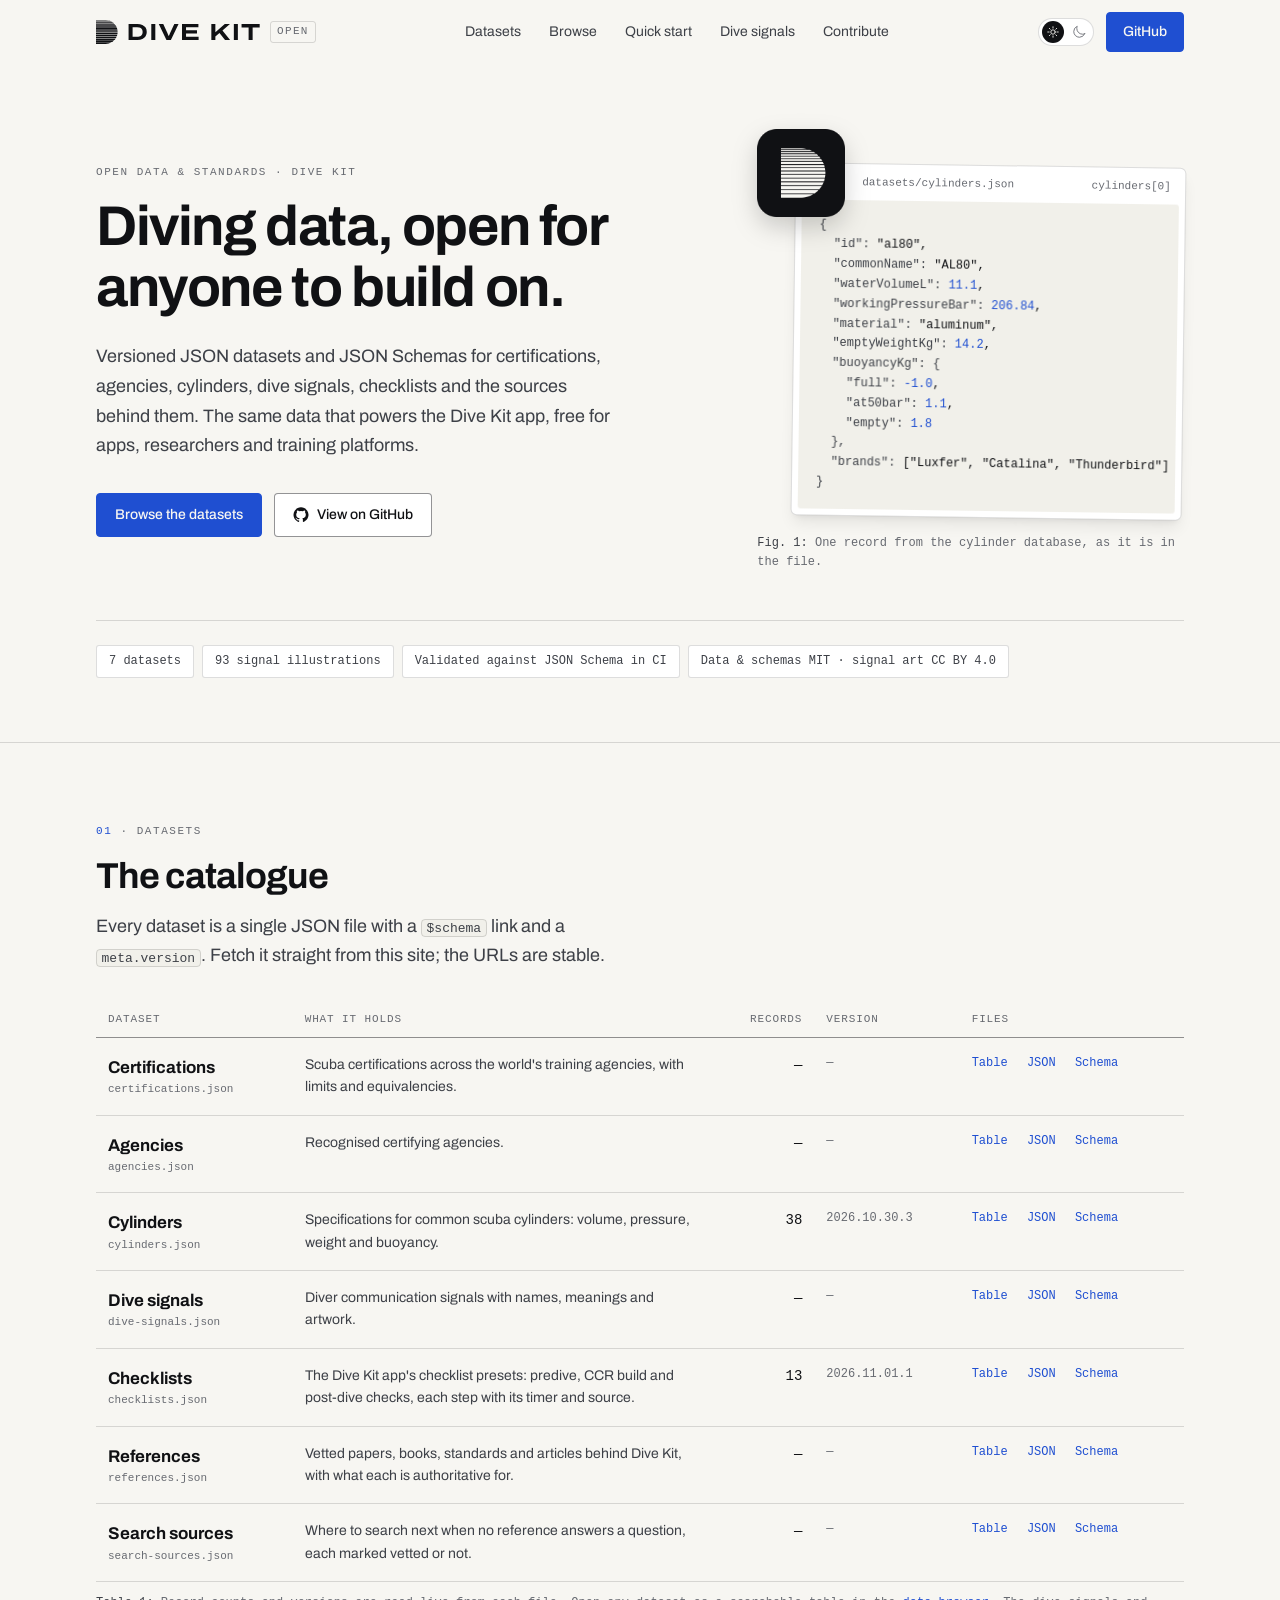
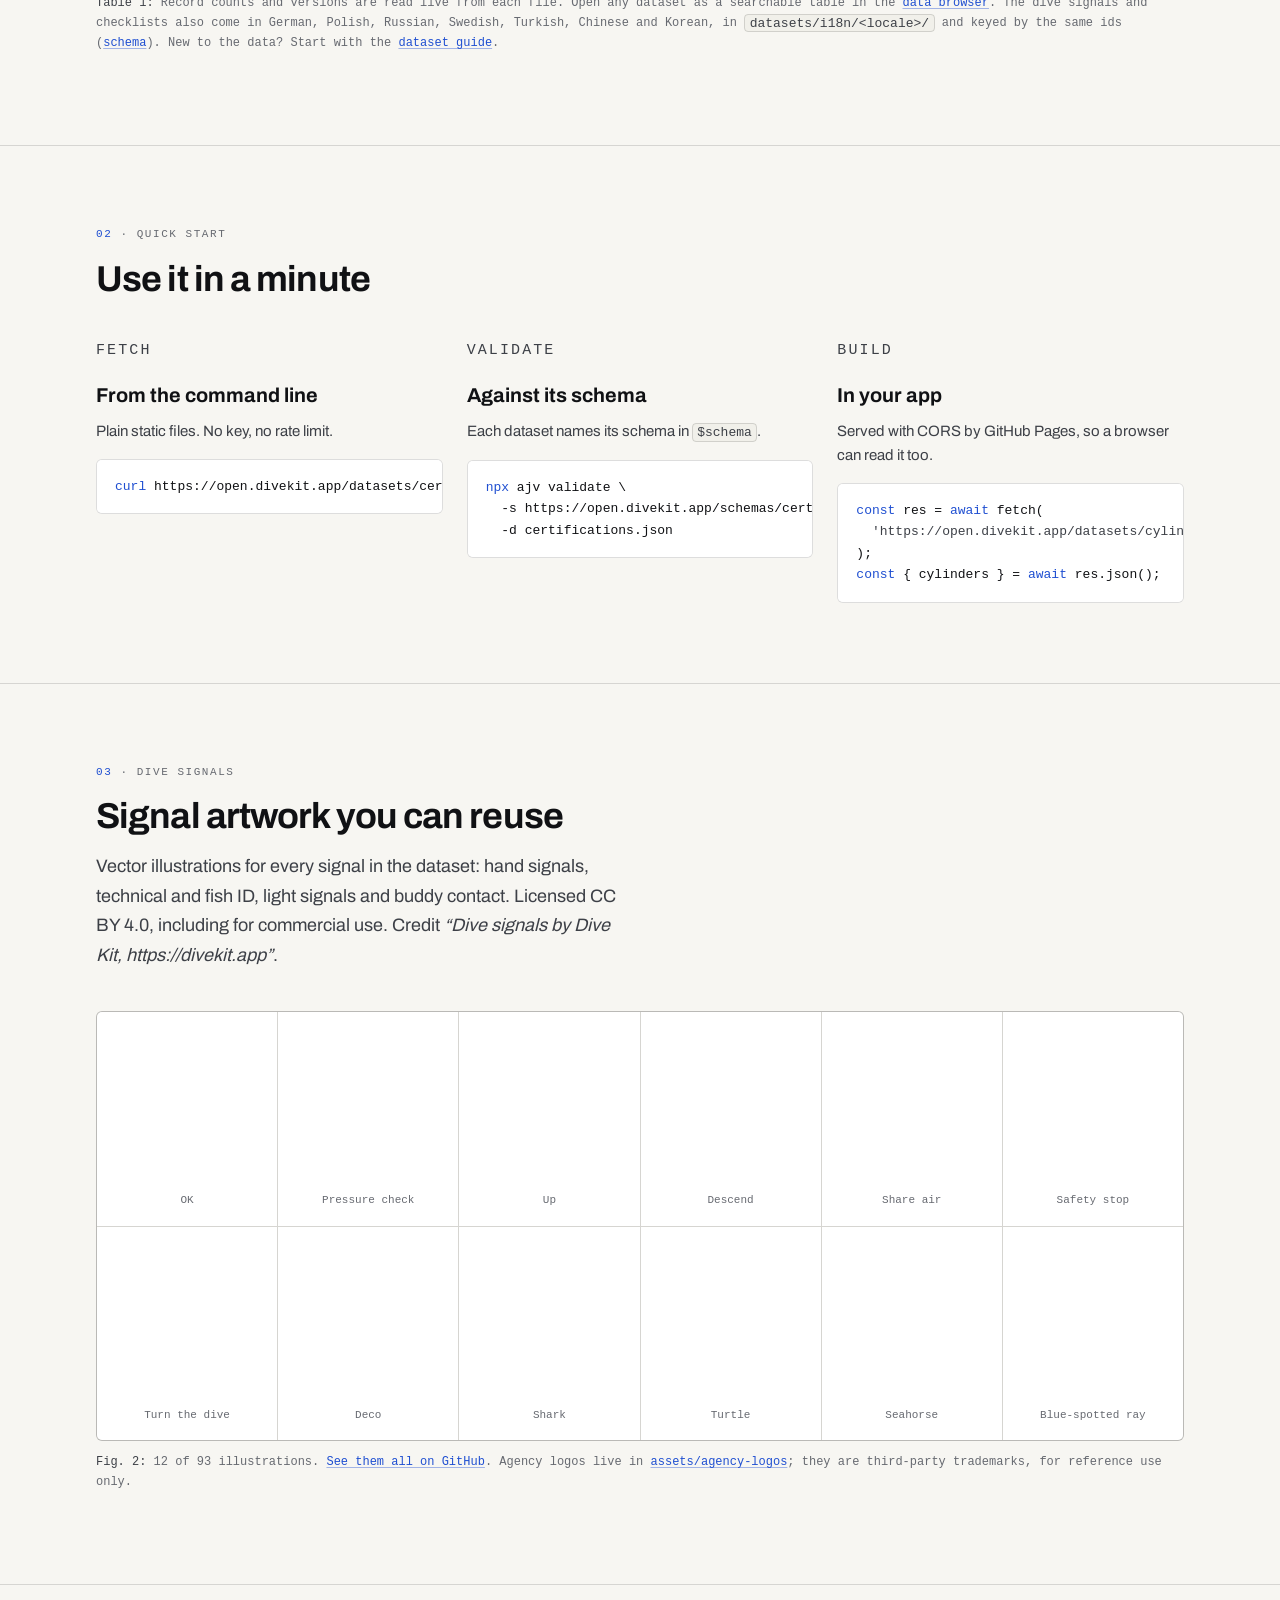
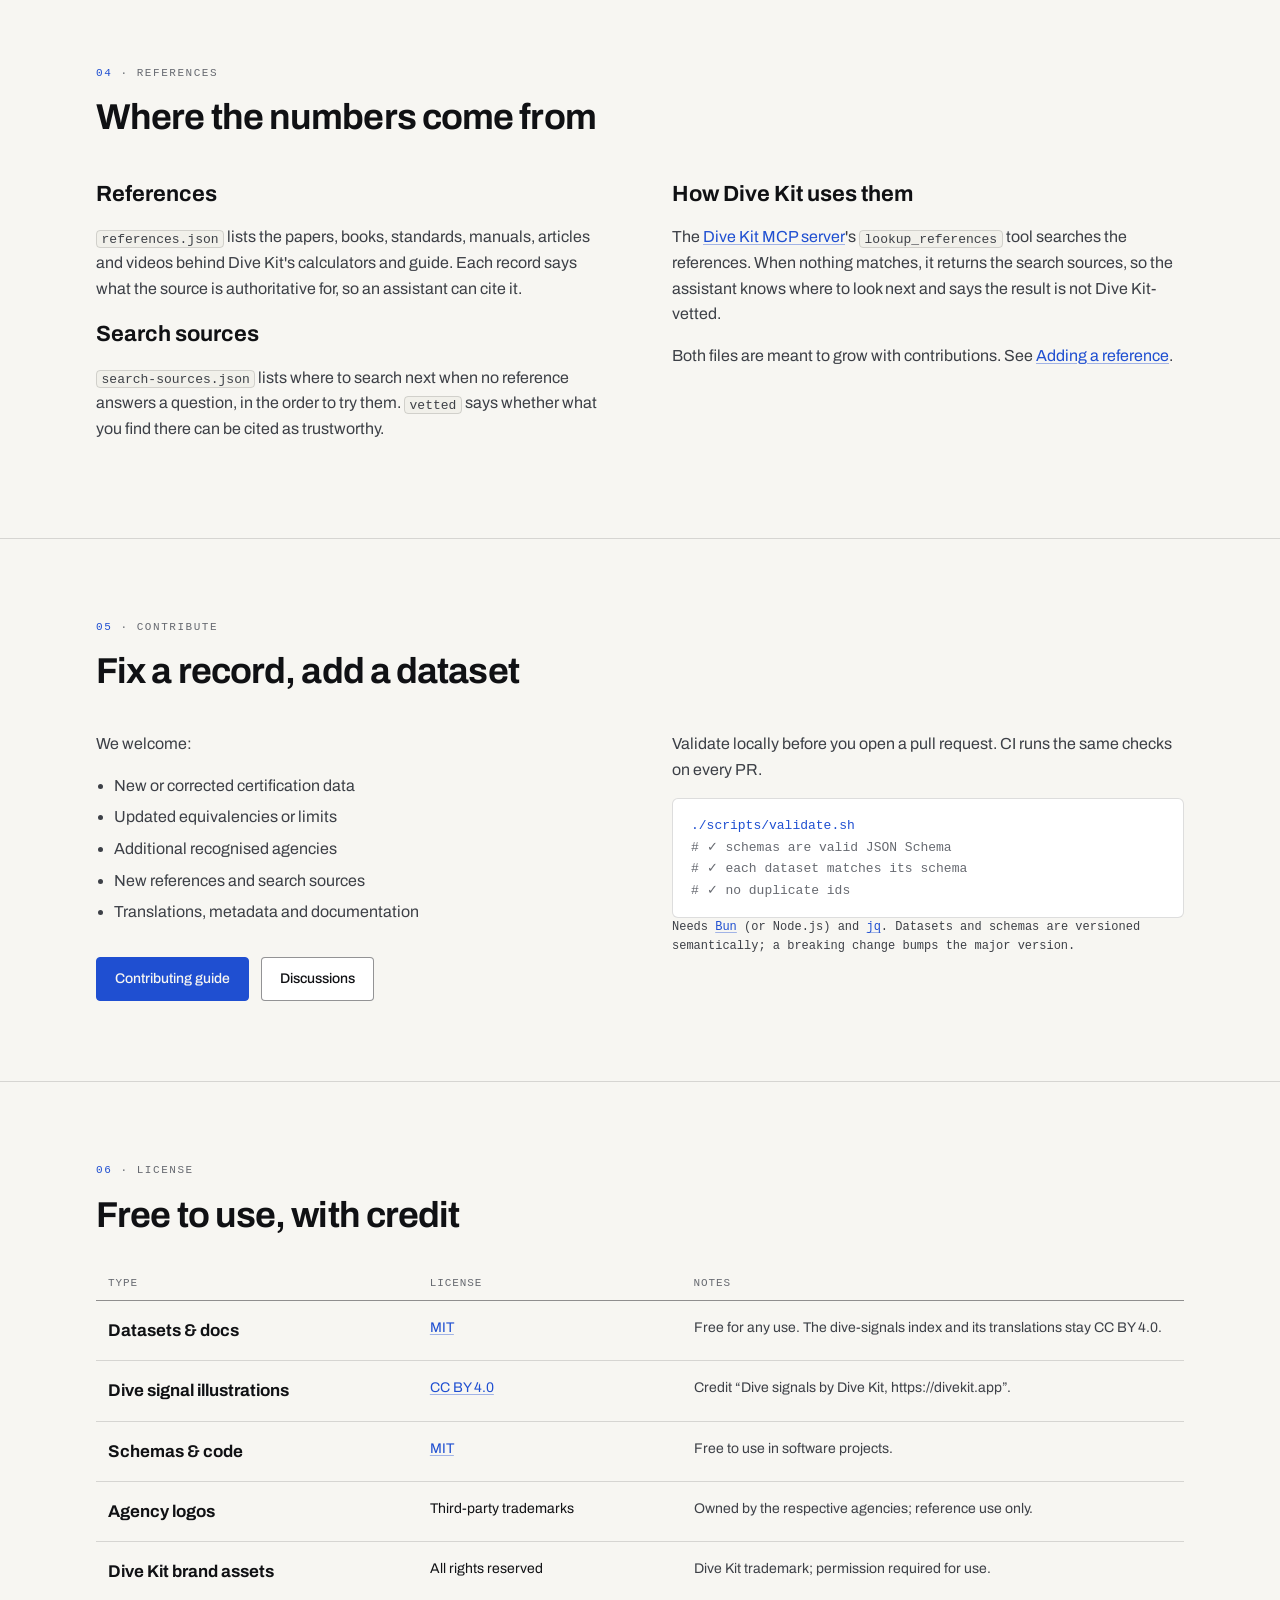
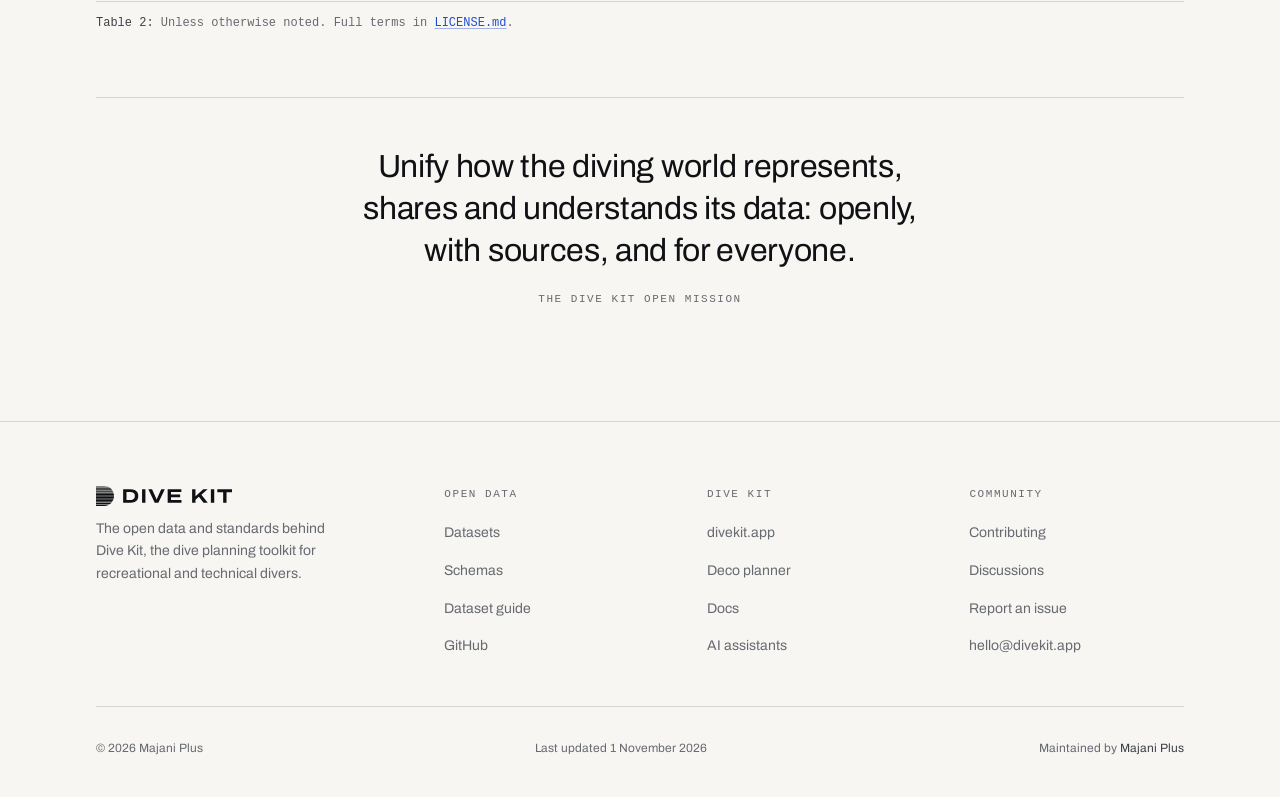
==== commit 126a226e: "Add the checklist presets dataset and dive signal and checklist translations datasets/checklists.jso" ====
--- a/index.html
+++ b/index.html
@@ -6,7 +6,7 @@
     <title>Dive Kit Open: open diving data and schemas</title>
     <meta
       name="description"
-      content="Open, versioned JSON datasets and JSON Schemas for the diving community: certifications, agencies, cylinders, dive signals, references and search sources." />
+      content="Open, versioned JSON datasets and JSON Schemas for the diving community: certifications, agencies, cylinders, dive signals, checklists, references and search sources, with translations in seven languages." />
     <meta name="theme-color" content="#f7f6f2" />
     <link rel="canonical" href="https://open.divekit.app/" />
 
@@ -16,7 +16,11 @@
 
     <meta property="og:title" content="Dive Kit Open: open diving data and schemas" />
     <meta property="og:description" content="Open data, schemas and public standards for the diving community." />
-    <meta property="og:image" content="https://open.divekit.app/assets/divekit/logo-squircle-light.png" />
+    <meta property="og:image" content="https://open.divekit.app/assets/og.png" />
+    <meta property="og:image:width" content="1200" />
+    <meta property="og:image:height" content="630" />
+    <meta property="og:image:alt" content="Dive Kit Open: diving data, open for anyone to build on." />
+    <meta name="twitter:card" content="summary_large_image" />
     <meta property="og:url" content="https://open.divekit.app/" />
     <meta property="og:type" content="website" />
 
@@ -419,8 +423,8 @@
               <p class="eyebrow">Open data &amp; standards · Dive Kit</p>
               <h1 class="display">Diving data, open for anyone to build on.</h1>
               <p class="lead">
-                Versioned JSON datasets and JSON Schemas for certifications, agencies, cylinders, dive signals and the
-                sources behind them. The same data that powers the Dive Kit app, free for apps, researchers and
+                Versioned JSON datasets and JSON Schemas for certifications, agencies, cylinders, dive signals, checklists
+                and the sources behind them. The same data that powers the Dive Kit app, free for apps, researchers and
                 training platforms.
               </p>
               <div class="actions">
@@ -461,7 +465,7 @@
           </div>
 
           <ul class="chips">
-            <li><a href="#datasets">6 datasets</a></li>
+            <li><a href="#datasets">7 datasets</a></li>
             <li><a href="#signals">93 signal illustrations</a></li>
             <li><a href="#contribute">Validated against JSON Schema in CI</a></li>
             <li><a href="#license">Data &amp; schemas MIT · signal art CC BY 4.0</a></li>
@@ -536,6 +540,17 @@
                     <a href="/schemas/dive-signals/dive-signals.schema.v1.0.0.json">Schema</a>
                   </td>
                 </tr>
+                <tr data-file="checklists" data-key="checklists">
+                  <td class="name">Checklists<small>checklists.json</small></td>
+                  <td class="desc">The Dive Kit app's checklist presets: predive, CCR build and post-dive checks, each step with its timer and source.</td>
+                  <td class="num" data-count>—</td>
+                  <td class="ver" data-version>—</td>
+                  <td class="links">
+                    <a href="/view.html?d=checklists">Table</a>
+                    <a href="/datasets/checklists.json">JSON</a>
+                    <a href="/schemas/checklists/checklists.schema.v1.0.0.json">Schema</a>
+                  </td>
+                </tr>
                 <tr data-file="references" data-key="references">
                   <td class="name">References<small>references.json</small></td>
                   <td class="desc">Vetted papers, books, standards and articles behind Dive Kit, with what each is authoritative for.</td>
@@ -563,7 +578,9 @@
           </div>
           <p class="figure-caption table-note">
             <b>Table 1:</b> Record counts and versions are read live from each file. Open any dataset as a
-            searchable table in the <a href="/view.html">data browser</a>. New to the data? Start with the
+            searchable table in the <a href="/view.html">data browser</a>. The dive signals and checklists also come in
+            German, Polish, Russian, Swedish, Turkish, Chinese and Korean, in <code>datasets/i18n/&lt;locale&gt;/</code> and keyed
+            by the same ids (<a href="/schemas/translations/translations.schema.v1.0.0.json">schema</a>). New to the data? Start with the
             <a href="https://github.com/majani-plus/divekit-open-data/blob/main/docs/DATASETS.md">dataset guide</a>.
           </p>
         </div>
@@ -729,7 +746,7 @@
                 <tr>
                   <td class="name">Datasets &amp; docs</td>
                   <td><a href="https://opensource.org/licenses/MIT">MIT</a></td>
-                  <td class="desc">Free for any use. The dive-signals index stays CC BY 4.0.</td>
+                  <td class="desc">Free for any use. The dive-signals index and its translations stay CC BY 4.0.</td>
                 </tr>
                 <tr>
                   <td class="name">Dive signal illustrations</td>
@@ -809,7 +826,7 @@
         </div>
         <div class="footer-bottom">
           <span>&copy; <span data-year>2026</span> Majani Plus</span>
-          <span>Last updated <time data-updated datetime="2026-10-30">30 October 2026</time></span>
+          <span>Last updated <time data-updated datetime="2026-11-01">1 November 2026</time></span>
           <span>Maintained by <a href="https://github.com/majani-plus">Majani Plus</a></span>
         </div>
       </div>
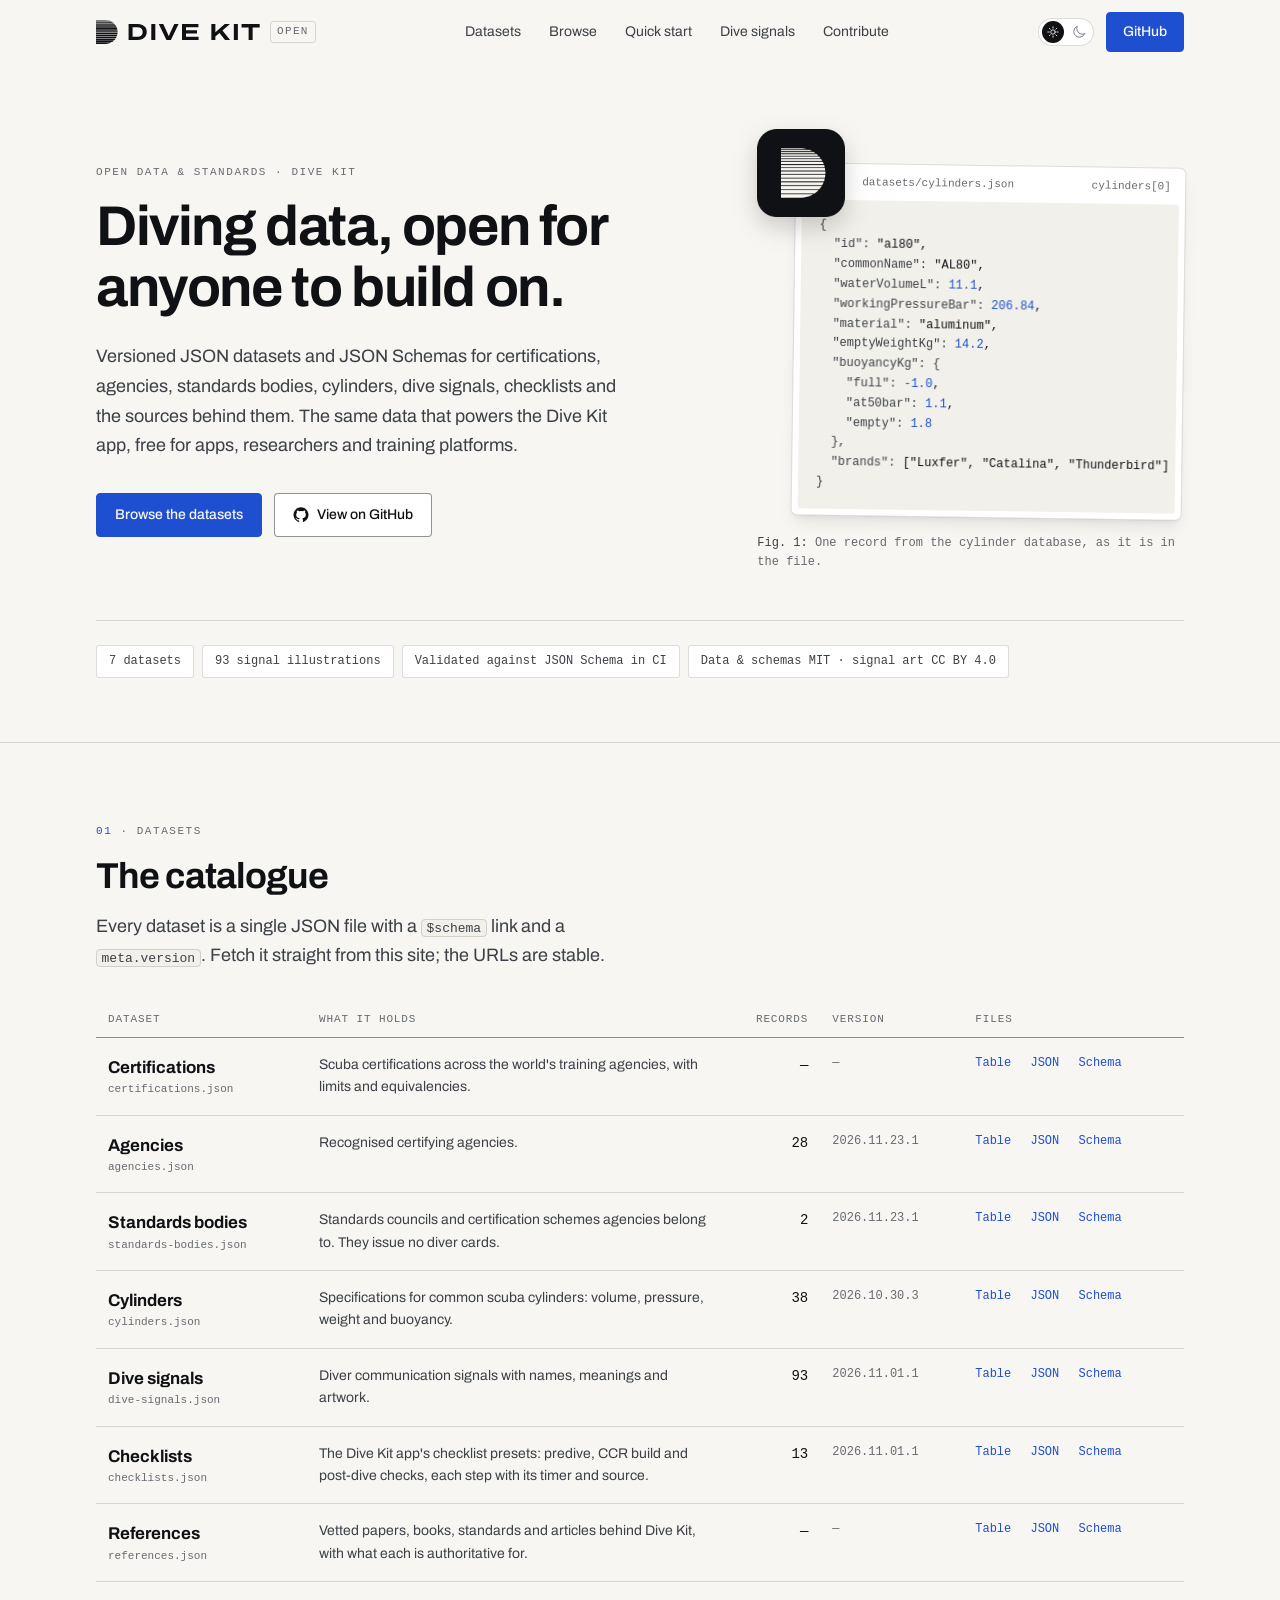
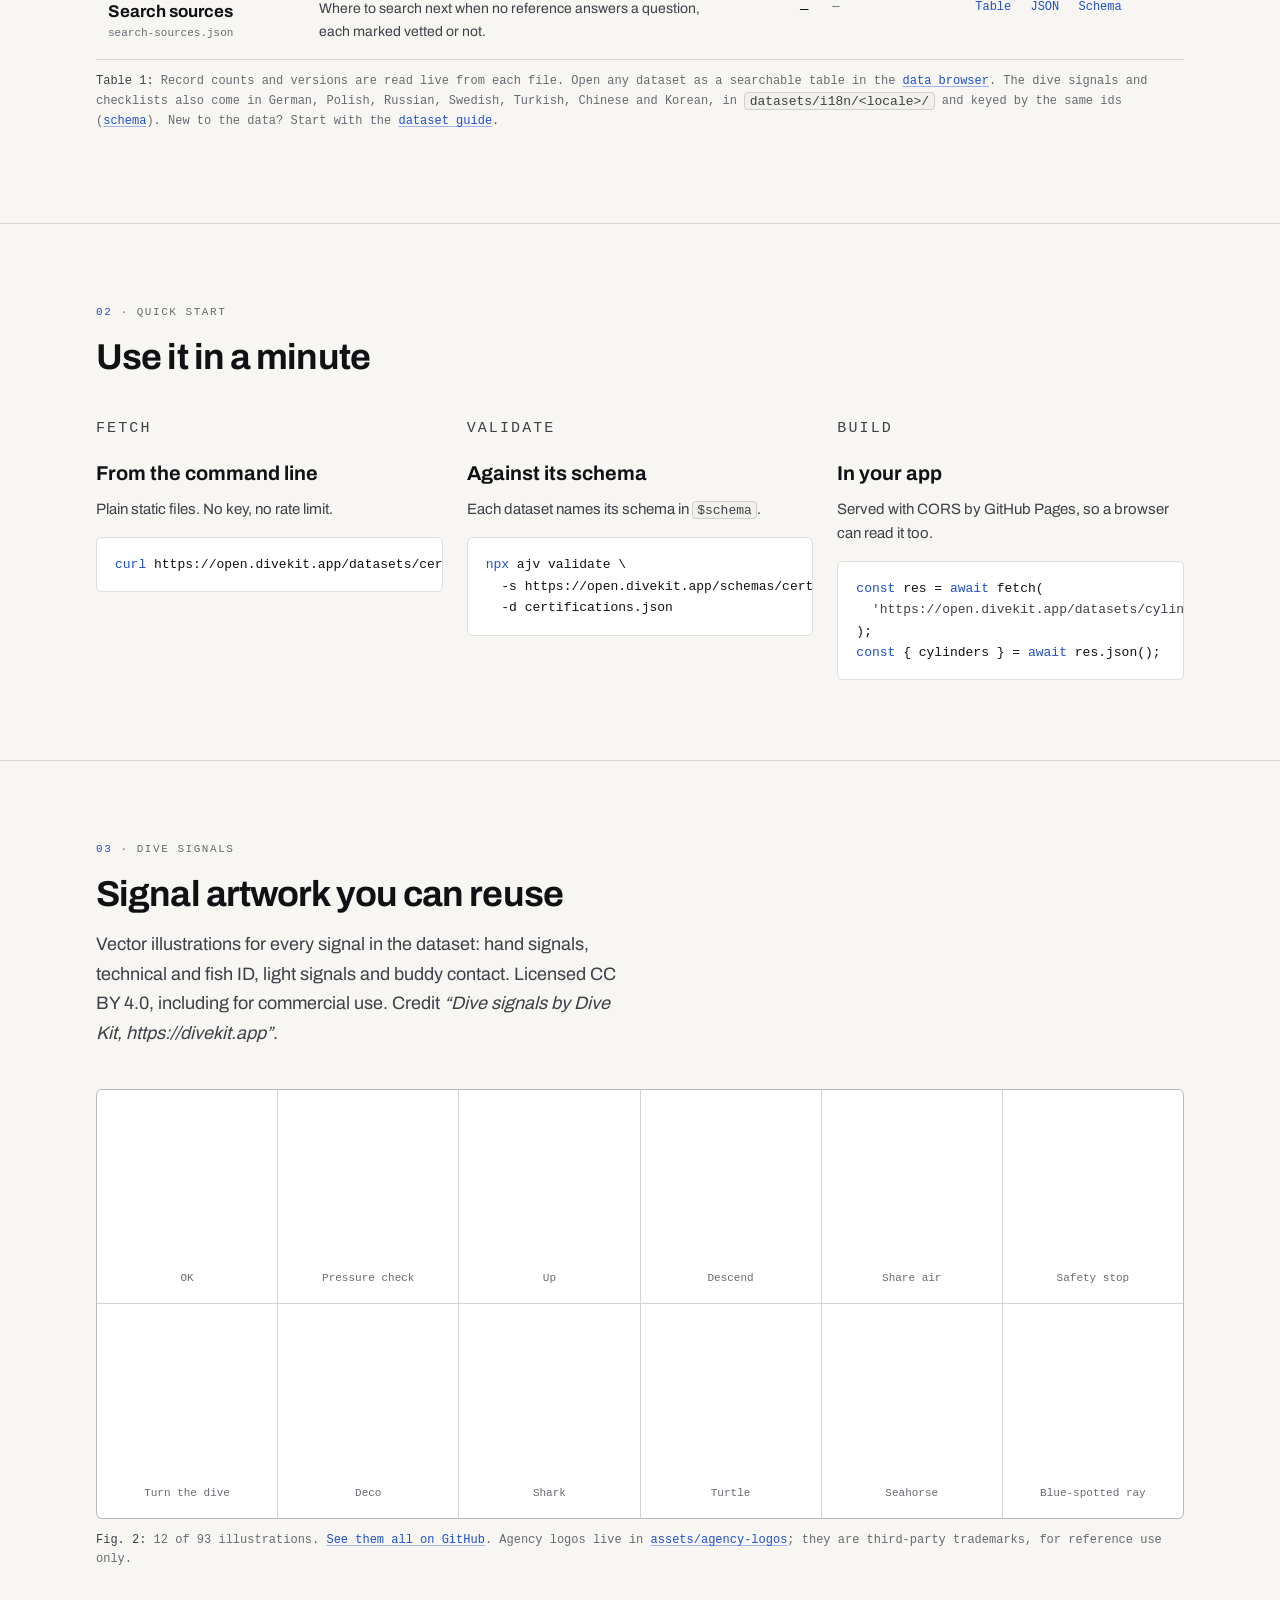
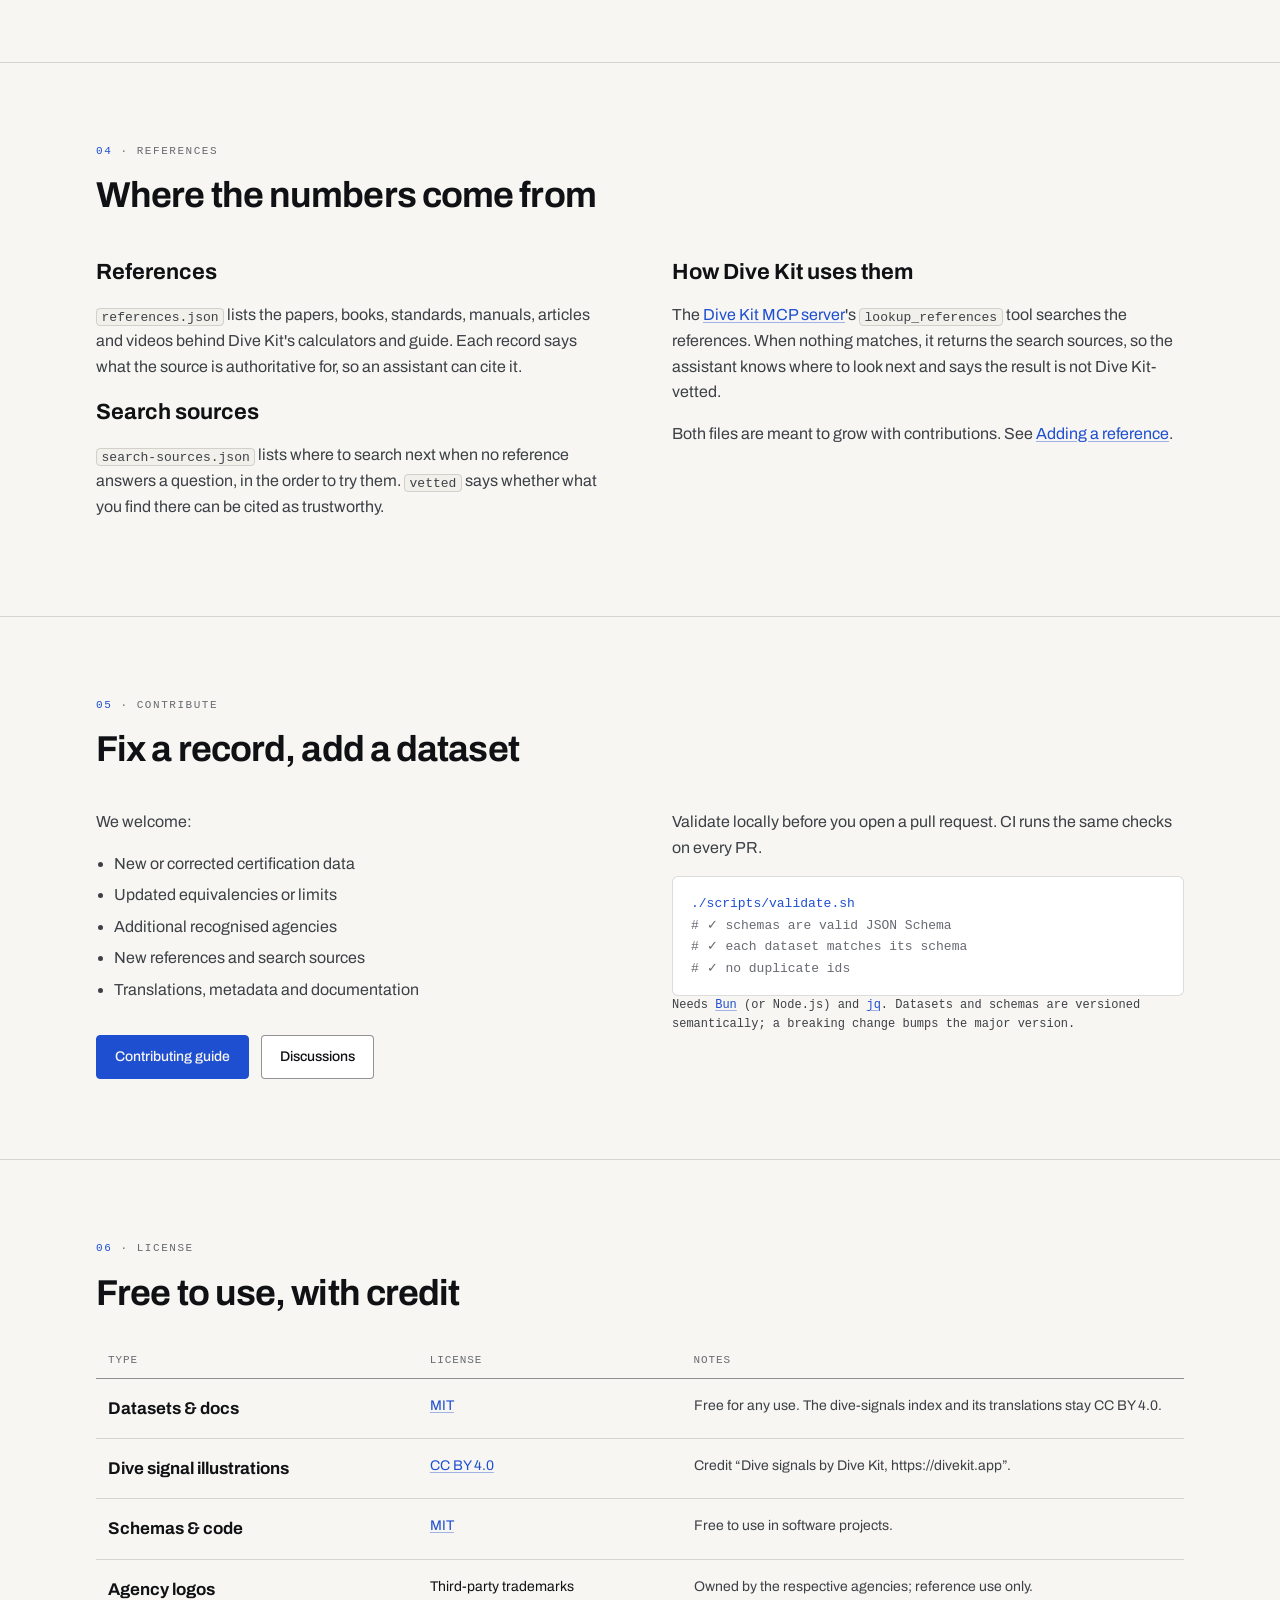
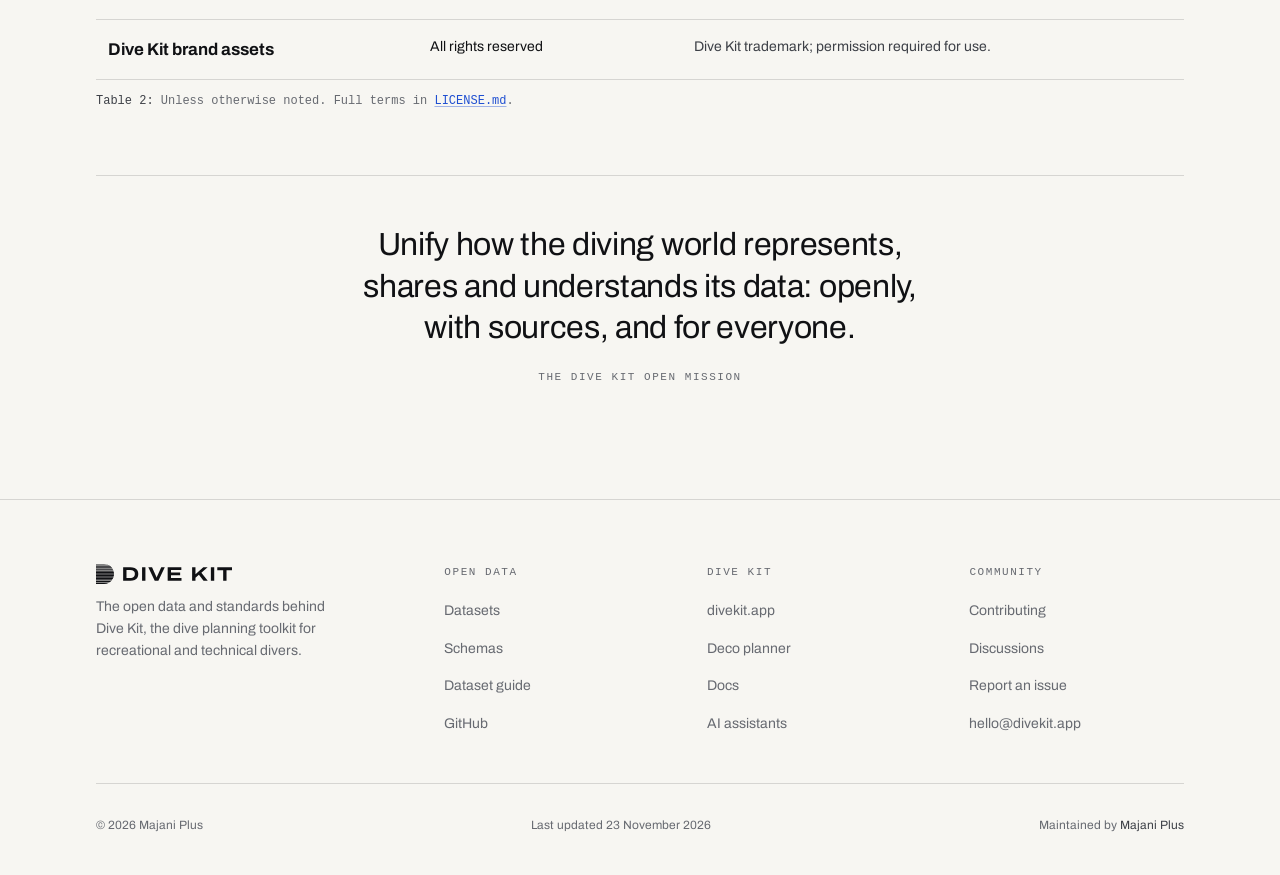
==== commit 7db84bc9: "Add IAC, and a standards bodies dataset for RSTC Europe and the EUF A diver asked for IAC, RSTC and " ====
--- a/index.html
+++ b/index.html
@@ -6,7 +6,7 @@
     <title>Dive Kit Open: open diving data and schemas</title>
     <meta
       name="description"
-      content="Open, versioned JSON datasets and JSON Schemas for the diving community: certifications, agencies, cylinders, dive signals, checklists, references and search sources, with translations in seven languages." />
+      content="Open, versioned JSON datasets and JSON Schemas for the diving community: certifications, agencies, standards bodies, cylinders, dive signals, checklists, references and search sources, with translations in seven languages." />
     <meta name="theme-color" content="#f7f6f2" />
     <link rel="canonical" href="https://open.divekit.app/" />
 
@@ -423,7 +423,7 @@
               <p class="eyebrow">Open data &amp; standards · Dive Kit</p>
               <h1 class="display">Diving data, open for anyone to build on.</h1>
               <p class="lead">
-                Versioned JSON datasets and JSON Schemas for certifications, agencies, cylinders, dive signals, checklists
+                Versioned JSON datasets and JSON Schemas for certifications, agencies, standards bodies, cylinders, dive signals, checklists
                 and the sources behind them. The same data that powers the Dive Kit app, free for apps, researchers and
                 training platforms.
               </p>
@@ -515,7 +515,18 @@
                   <td class="links">
                     <a href="/view.html?d=agencies">Table</a>
                     <a href="/datasets/agencies.json">JSON</a>
-                    <a href="/schemas/agencies/agencies.schema.v1.0.0.json">Schema</a>
+                    <a href="/schemas/agencies/agencies.schema.v1.1.0.json">Schema</a>
+                  </td>
+                </tr>
+                <tr data-file="standards-bodies" data-key="standards_bodies">
+                  <td class="name">Standards bodies<small>standards-bodies.json</small></td>
+                  <td class="desc">Standards councils and certification schemes agencies belong to. They issue no diver cards.</td>
+                  <td class="num" data-count>—</td>
+                  <td class="ver" data-version>—</td>
+                  <td class="links">
+                    <a href="/view.html?d=standards-bodies">Table</a>
+                    <a href="/datasets/standards-bodies.json">JSON</a>
+                    <a href="/schemas/standards-bodies/standards-bodies.schema.v1.0.0.json">Schema</a>
                   </td>
                 </tr>
                 <tr data-file="cylinders" data-key="cylinders">
@@ -826,7 +837,7 @@
         </div>
         <div class="footer-bottom">
           <span>&copy; <span data-year>2026</span> Majani Plus</span>
-          <span>Last updated <time data-updated datetime="2026-11-01">1 November 2026</time></span>
+          <span>Last updated <time data-updated datetime="2026-11-23">23 November 2026</time></span>
           <span>Maintained by <a href="https://github.com/majani-plus">Majani Plus</a></span>
         </div>
       </div>
